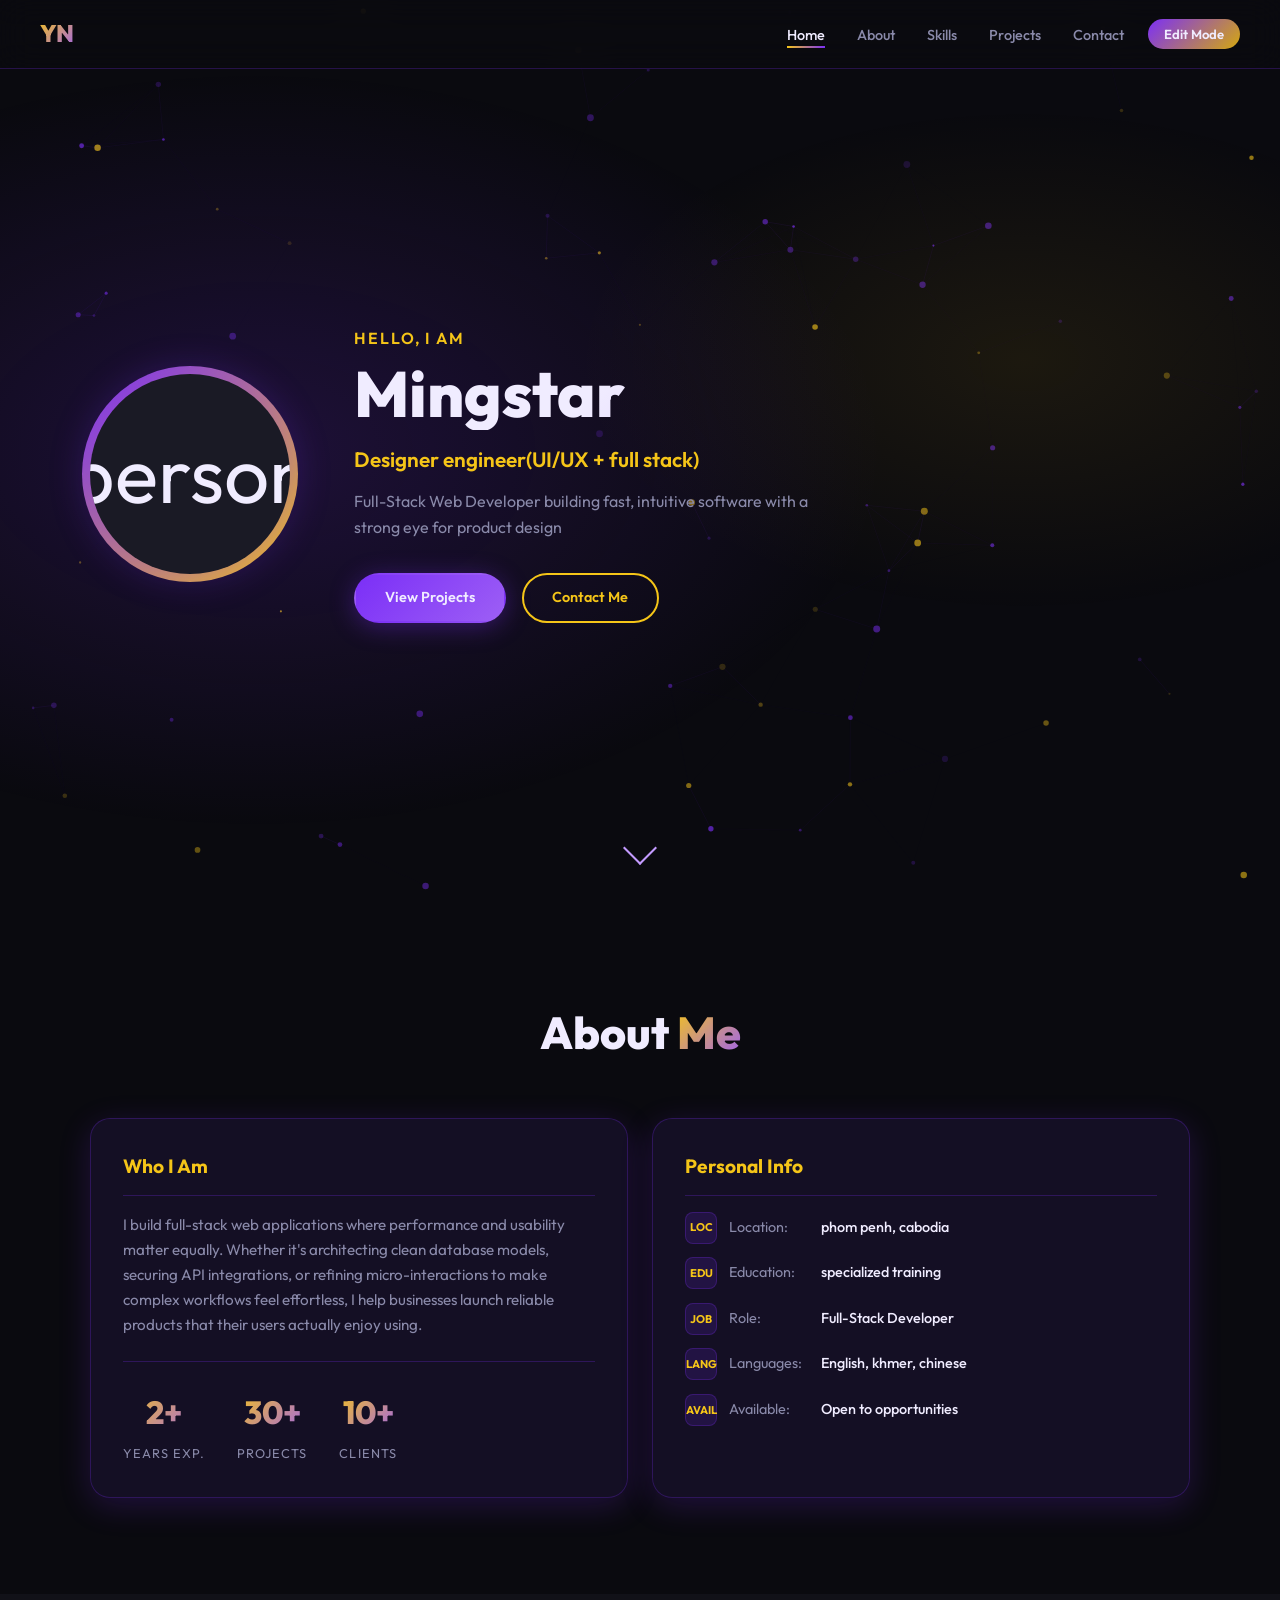
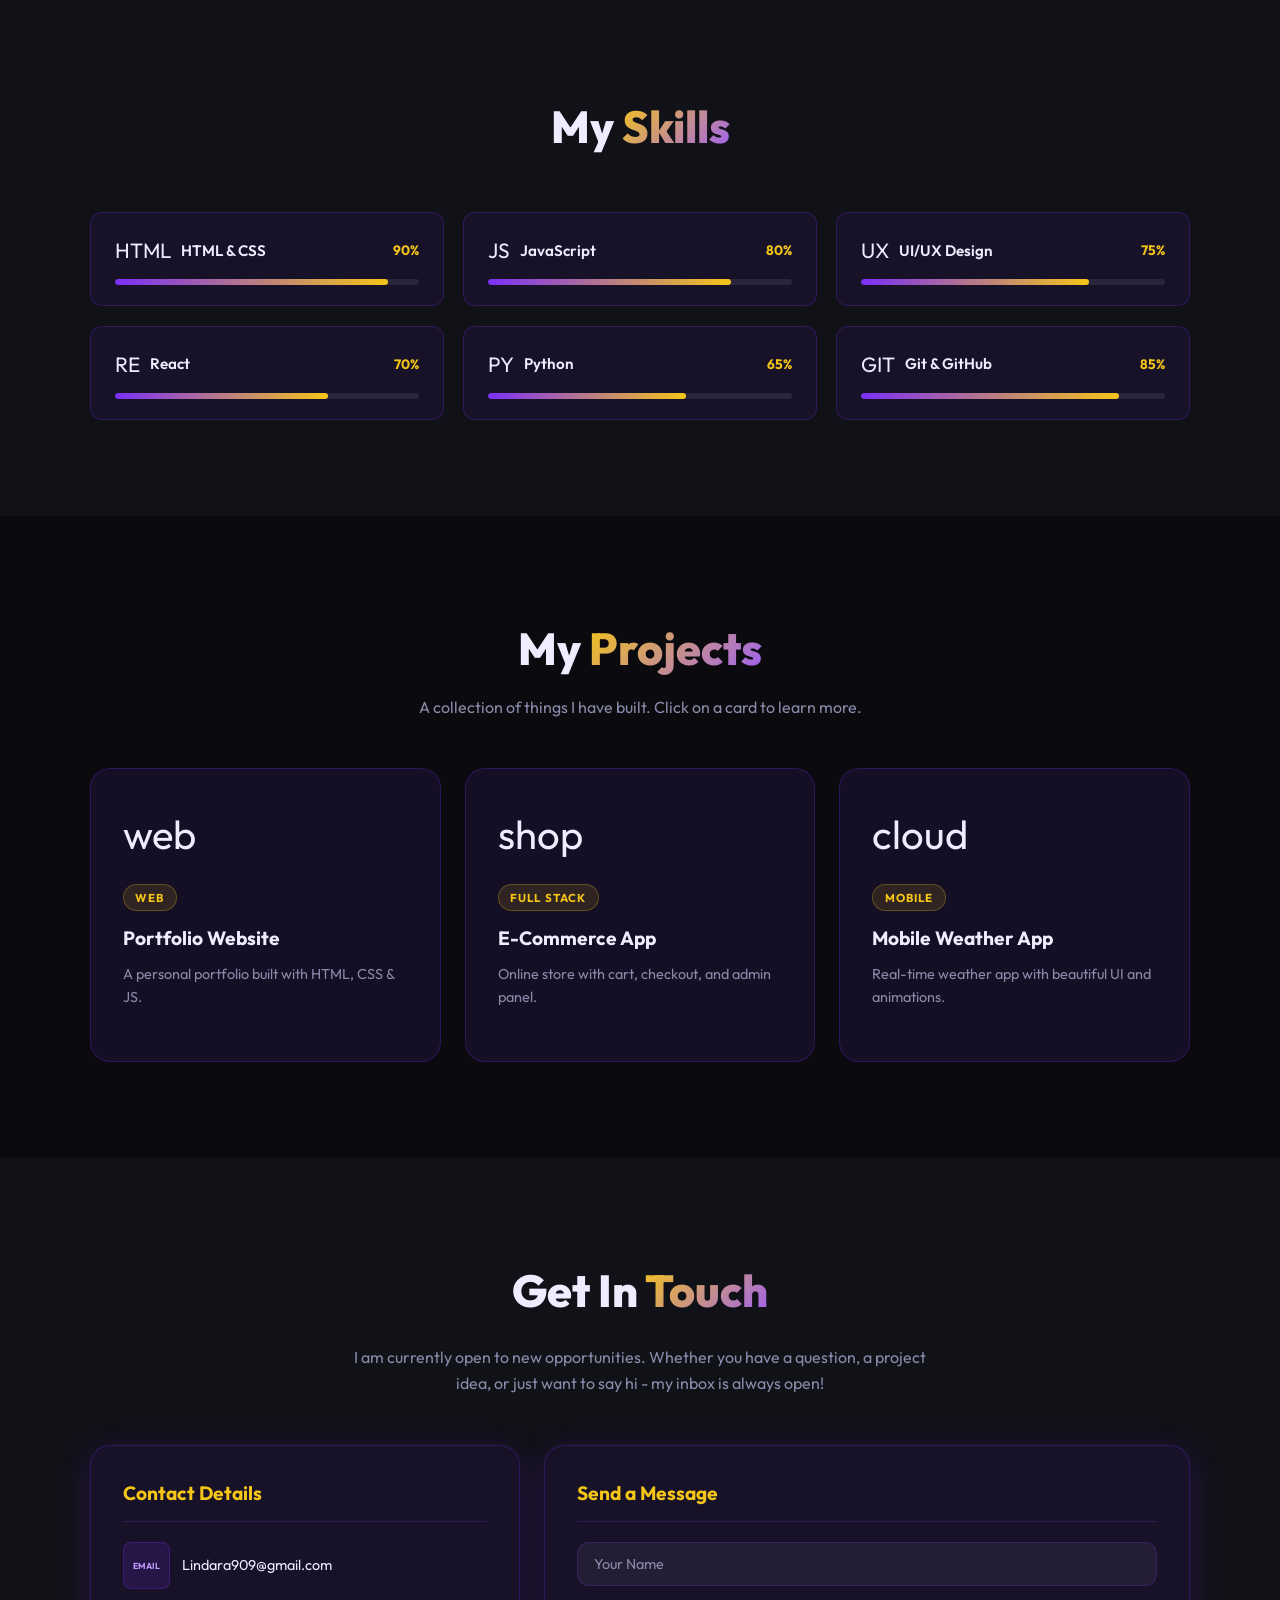
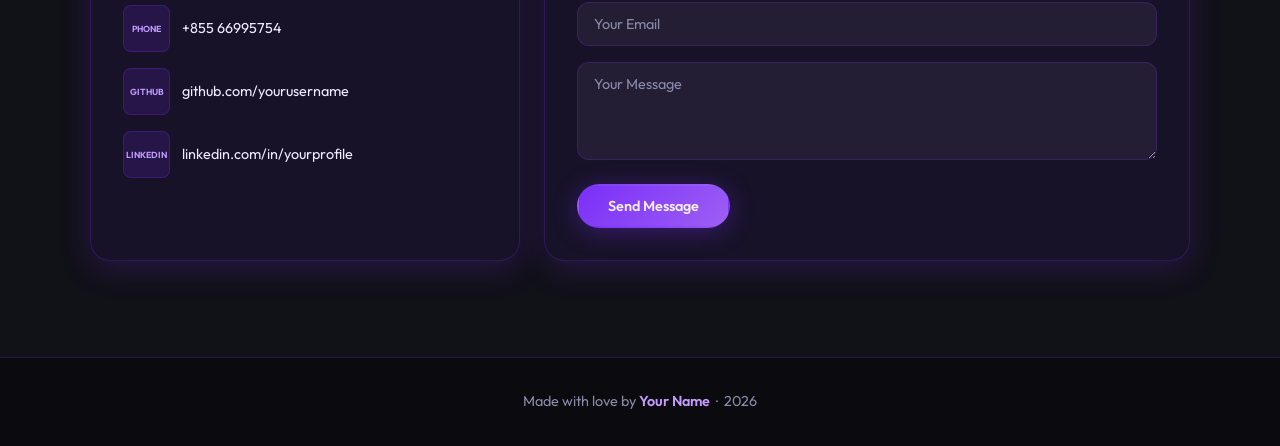
==== index.html @ 36ebe97a "Add files via upload" ====
﻿<!DOCTYPE html>
<html lang="en">
<head>
  <meta charset="UTF-8" />
  <meta name="viewport" content="width=device-width, initial-scale=1.0" />
  <title>My Portfolio</title>
  <meta name="description" content="Personal portfolio website." />
  <link rel="preconnect" href="https://fonts.googleapis.com" />
  <link rel="preconnect" href="https://fonts.gstatic.com" crossorigin />
  <link href="https://fonts.googleapis.com/css2?family=Outfit:wght@300;400;500;600;700;800&display=swap" rel="stylesheet" />
  <link rel="stylesheet" href="style.css" />
</head>
<body>
  <canvas id="particles-canvas"></canvas>

  <!-- NAVBAR -->
  <nav class="navbar" id="navbar">
    <div class="nav-logo">
      <span class="logo-text editable" data-key="logoText" contenteditable="false">YN</span>
    </div>
    <ul class="nav-links" id="navLinks">
      <li><a href="#hero" class="nav-link">Home</a></li>
      <li><a href="#about" class="nav-link">About</a></li>
      <li><a href="#skills" class="nav-link">Skills</a></li>
      <li><a href="#projects" class="nav-link">Projects</a></li>
      <li><a href="#contact" class="nav-link">Contact</a></li>
    </ul>
    <button class="edit-mode-btn" id="editModeBtn">Edit Mode</button>
    <div class="hamburger" id="hamburger"><span></span><span></span><span></span></div>
  </nav>

  <!-- HERO -->
  <section class="hero" id="hero">
    <div class="hero-content">
      <div class="hero-avatar-wrapper">
        <div class="avatar-ring"></div>
        <div class="hero-avatar" id="avatarContainer">
          <span class="avatar-emoji" id="avatarEmoji">person</span>
          <img id="avatarImg" src="" alt="Profile photo" style="display:none" />
          <label class="avatar-upload-label edit-only" for="avatarUpload" title="Upload photo">cam</label>
          <input type="file" id="avatarUpload" accept="image/*" style="display:none" />
        </div>
      </div>
      <div class="hero-text">
        <p class="hero-greeting">Hello, I am</p>
        <h1 class="hero-name editable" data-key="heroName" contenteditable="false">Mingstar</h1>
        <p class="hero-role editable" data-key="heroRole" contenteditable="false">Designer engineer(UI/UX + full stack)</p>
        <p class="hero-tagline editable" data-key="heroTagline" contenteditable="false">Full-Stack Web Developer building fast, intuitive software with a strong eye for product design</p>
        <div class="hero-cta">
          <a href="#projects" class="btn btn-primary">View Projects</a>
          <a href="#contact" class="btn btn-outline">Contact Me</a>
        </div>
      </div>
    </div>
    <div class="scroll-indicator"><div class="scroll-arrow"></div></div>
  </section>

  <!-- ABOUT -->
  <section class="section" id="about">
    <div class="container">
      <h2 class="section-title">About <span class="highlight">Me</span></h2>
      <div class="about-grid">
        <div class="glass-card about-card">
          <h3>Who I Am</h3>
          <p class="editable" data-key="aboutBio" contenteditable="false">I build full-stack web applications where performance and usability matter equally. Whether it's architecting clean database models, securing API integrations, or refining micro-interactions to make complex workflows feel effortless, I help businesses launch reliable products that their users actually enjoy using.</p>
          <div class="about-stats">
            <div class="stat-item">
              <span class="stat-number editable" data-key="statYears" contenteditable="false">2+</span>
              <span class="stat-label">Years Exp.</span>
            </div>
            <div class="stat-item">
              <span class="stat-number editable" data-key="statProjects" contenteditable="false">30+</span>
              <span class="stat-label">Projects</span>
            </div>
            <div class="stat-item">
              <span class="stat-number editable" data-key="statClients" contenteditable="false">10+</span>
              <span class="stat-label">Clients</span>
            </div>
          </div>
        </div>
        <div class="glass-card about-card">
          <h3>Personal Info</h3>
          <ul class="info-list">
            <li class="info-item"><span class="info-icon">loc</span><span class="info-label">Location:</span><span class="info-value editable" data-key="infoLocation" contenteditable="false">phom penh, cabodia</span></li>
            <li class="info-item"><span class="info-icon">edu</span><span class="info-label">Education:</span><span class="info-value editable" data-key="infoEducation" contenteditable="false">specialized training</span></li>
            <li class="info-item"><span class="info-icon">job</span><span class="info-label">Role:</span><span class="info-value editable" data-key="infoRole" contenteditable="false">Full-Stack Developer</span></li>
            <li class="info-item"><span class="info-icon">lang</span><span class="info-label">Languages:</span><span class="info-value editable" data-key="infoLanguages" contenteditable="false">English, khmer, chinese</span></li>
            <li class="info-item"><span class="info-icon">avail</span><span class="info-label">Available:</span><span class="info-value editable" data-key="infoAvail" contenteditable="false">Open to opportunities</span></li>
          </ul>
        </div>
      </div>
    </div>
  </section>

  <!-- SKILLS -->
  <section class="section section-dark" id="skills">
    <div class="container">
      <h2 class="section-title">My <span class="highlight">Skills</span></h2>
      <div class="skills-grid" id="skillsGrid"></div>
      <div class="edit-only" style="text-align:center;margin-top:2rem">
        <button class="btn btn-outline" id="addSkillBtn">+ Add Skill</button>
      </div>
    </div>
  </section>

  <!-- PROJECTS -->
  <section class="section" id="projects">
    <div class="container">
      <h2 class="section-title">My <span class="highlight">Projects</span></h2>
      <p class="section-subtitle editable" data-key="projectsSubtitle" contenteditable="false">A collection of things I have built. Click on a card to learn more.</p>
      <div class="projects-grid" id="projectsGrid"></div>
      <div class="edit-only" style="text-align:center;margin-top:2rem">
        <button class="btn btn-primary" id="addProjectBtn">+ Add Project</button>
      </div>
    </div>
  </section>

  <!-- CONTACT -->
  <section class="section section-dark" id="contact">
    <div class="container">
      <h2 class="section-title">Get In <span class="highlight">Touch</span></h2>
      <p class="contact-intro editable" data-key="contactIntro" contenteditable="false">I am currently open to new opportunities. Whether you have a question, a project idea, or just want to say hi - my inbox is always open!</p>
      <div class="contact-grid">
        <div class="glass-card contact-info">
          <h3>Contact Details</h3>
          <ul class="contact-list">
            <li class="contact-item"><span class="contact-icon">email</span><span class="editable" data-key="contactEmail" contenteditable="false">Lindara909@gmail.com</span></li>
            <li class="contact-item"><span class="contact-icon">phone</span><span class="editable" data-key="contactPhone" contenteditable="false">+855 66995754</span></li>
            <li class="contact-item"><span class="contact-icon">github</span><span class="editable" data-key="contactGithub" contenteditable="false">github.com/yourusername</span></li>
            <li class="contact-item"><span class="contact-icon">linkedin</span><span class="editable" data-key="contactLinkedin" contenteditable="false">linkedin.com/in/yourprofile</span></li>
          </ul>
        </div>
        <div class="glass-card contact-form-wrap">
          <h3>Send a Message</h3>
          <form class="contact-form" id="contactForm">
            <div class="form-group"><input type="text" id="msgName" placeholder="Your Name" required /></div>
            <div class="form-group"><input type="email" id="msgEmail" placeholder="Your Email" required /></div>
            <div class="form-group"><textarea id="msgBody" rows="4" placeholder="Your Message" required></textarea></div>
            <button type="submit" class="btn btn-primary">Send Message</button>
          </form>
          <div class="form-success" id="formSuccess" style="display:none">Thanks! Connect a backend or EmailJS to send real messages.</div>
        </div>
      </div>
    </div>
  </section>

  <!-- FOOTER -->
  <footer class="footer">
    <p>Made with love by <span class="editable footer-name" data-key="footerName" contenteditable="false">Your Name</span> &nbsp;&middot;&nbsp; <span id="footerYear"></span></p>
  </footer>

  <!-- VIEW PROJECT MODAL -->
  <div class="modal-overlay" id="projectModal">
    <div class="modal-box glass-card">
      <button class="modal-close" id="modalClose">X</button>
      <div id="modalContent"></div>
    </div>
  </div>

  <!-- EDIT PROJECT MODAL -->
  <div class="modal-overlay" id="editProjectModal">
    <div class="modal-box glass-card">
      <button class="modal-close" id="editModalClose">X</button>
      <h3 id="editProjectTitle">Add Project</h3>
      <form id="editProjectForm" class="edit-project-form">
        <input type="hidden" id="editProjectIndex" value="-1" />
        <div class="form-group"><label>Project Title</label><input type="text" id="epTitle" placeholder="My Awesome App" required /></div>
        <div class="form-group"><label>Category / Tag</label><input type="text" id="epTag" placeholder="Web, Design, Mobile" /></div>
        <div class="form-group"><label>Short Description</label><textarea id="epDesc" rows="3" placeholder="Brief overview..."></textarea></div>
        <div class="form-group"><label>Full Description</label><textarea id="epFullDesc" rows="5" placeholder="Detailed info, tech stack..."></textarea></div>
        <div class="form-group"><label>Live URL (optional)</label><input type="url" id="epUrl" placeholder="https://yourproject.com" /></div>
        <div class="form-group"><label>GitHub URL (optional)</label><input type="url" id="epGithub" placeholder="https://github.com/you/project" /></div>
        <div class="form-group"><label>Emoji Icon</label><input type="text" id="epEmoji" placeholder="rocket" maxlength="4" /></div>
        <div class="modal-actions">
          <button type="submit" class="btn btn-primary">Save Project</button>
          <button type="button" class="btn btn-outline" id="cancelEditProject">Cancel</button>
        </div>
      </form>
    </div>
  </div>

  <!-- ADD SKILL MODAL -->
  <div class="modal-overlay" id="addSkillModal">
    <div class="modal-box modal-box-sm glass-card">
      <button class="modal-close" id="addSkillClose">X</button>
      <h3>Add Skill</h3>
      <form id="addSkillForm">
        <div class="form-group"><label>Skill Name</label><input type="text" id="skillName" placeholder="JavaScript" required /></div>
        <div class="form-group"><label>Proficiency % (0-100)</label><input type="number" id="skillLevel" min="0" max="100" placeholder="85" required /></div>
        <div class="form-group"><label>Emoji / Icon</label><input type="text" id="skillEmoji" placeholder="star" maxlength="4" /></div>
        <div class="modal-actions">
          <button type="submit" class="btn btn-primary">Add Skill</button>
          <button type="button" class="btn btn-outline" id="cancelAddSkill">Cancel</button>
        </div>
      </form>
    </div>
  </div>

  <script src="app.js"></script>
</body>
</html>
---- style.css ----
/* =====================================================
   PORTFOLIO — BLACK × PURPLE × YELLOW THEME
   ===================================================== */

/* --- DESIGN TOKENS --- */
:root {
  --black:       #0a0a0f;
  --black2:      #111118;
  --black3:      #1a1a25;
  --purple-dark: #2d0a4e;
  --purple:      #7b2ff7;
  --purple-mid:  #9d5ff5;
  --purple-light:#c49bff;
  --yellow:      #f5c518;
  --yellow-dark: #d4a80f;
  --yellow-light:#ffe066;
  --white:       #f0ecff;
  --muted:       #8a8aaa;
  --glass-bg:    rgba(30, 20, 55, 0.55);
  --glass-border:rgba(123, 47, 247, 0.25);
  --radius-md:   12px;
  --radius-lg:   20px;
  --radius-xl:   32px;
  --shadow:      0 8px 32px rgba(123, 47, 247, 0.2);
  --shadow-lg:   0 20px 60px rgba(0,0,0,0.5);
  --transition:  0.3s cubic-bezier(0.4,0,0.2,1);
}

/* --- RESET --- */
*, *::before, *::after { box-sizing: border-box; margin: 0; padding: 0; }
html { scroll-behavior: smooth; }
body {
  font-family: 'Outfit', system-ui, sans-serif;
  background: var(--black);
  color: var(--white);
  overflow-x: hidden;
  line-height: 1.65;
}
a { color: inherit; text-decoration: none; }
ul { list-style: none; }
img { max-width: 100%; display: block; }

/* --- PARTICLE CANVAS --- */
#particles-canvas {
  position: fixed;
  inset: 0;
  pointer-events: none;
  z-index: 0;
}

/* =====================================================
   NAVBAR
   ===================================================== */
.navbar {
  position: fixed;
  top: 0; left: 0; right: 0;
  z-index: 100;
  display: flex;
  align-items: center;
  gap: 1.5rem;
  padding: 0.9rem 2.5rem;
  background: rgba(10,10,15,0.8);
  backdrop-filter: blur(16px);
  border-bottom: 1px solid var(--glass-border);
  transition: var(--transition);
}
.navbar.scrolled { padding: 0.6rem 2.5rem; background: rgba(10,10,15,0.95); }
.nav-logo { margin-right: auto; }
.logo-text {
  font-size: 1.5rem;
  font-weight: 800;
  background: linear-gradient(135deg, var(--yellow), var(--purple-mid));
  -webkit-background-clip: text;
  -webkit-text-fill-color: transparent;
  background-clip: text;
  cursor: pointer;
  min-width: 32px;
  display: inline-block;
}
.nav-links {
  display: flex;
  gap: 2rem;
  align-items: center;
}
.nav-link {
  font-size: 0.9rem;
  font-weight: 500;
  color: var(--muted);
  position: relative;
  transition: color var(--transition);
}
.nav-link::after {
  content: '';
  position: absolute;
  bottom: -4px; left: 0; right: 100%;
  height: 2px;
  background: linear-gradient(90deg, var(--yellow), var(--purple));
  transition: right var(--transition);
}
.nav-link:hover, .nav-link.active { color: var(--white); }
.nav-link:hover::after, .nav-link.active::after { right: 0; }

.edit-mode-btn {
  background: linear-gradient(135deg, var(--purple), var(--yellow-dark));
  border: none;
  color: var(--white);
  font-family: inherit;
  font-size: 0.82rem;
  font-weight: 600;
  padding: 0.45rem 1rem;
  border-radius: 50px;
  cursor: pointer;
  transition: var(--transition);
  white-space: nowrap;
}
.edit-mode-btn:hover { transform: scale(1.05); box-shadow: var(--shadow); }
.edit-mode-btn.active {
  background: linear-gradient(135deg, var(--yellow), var(--yellow-dark));
  color: var(--black);
}

.hamburger { display: none; flex-direction: column; gap: 5px; cursor: pointer; }
.hamburger span { display: block; width: 25px; height: 2px; background: var(--white); border-radius: 2px; transition: var(--transition); }

/* =====================================================
   HERO
   ===================================================== */
.hero {
  position: relative;
  min-height: 100vh;
  display: flex;
  flex-direction: column;
  align-items: center;
  justify-content: center;
  padding: 7rem 2rem 4rem;
  z-index: 1;
  overflow: hidden;
}
.hero::before {
  content: '';
  position: absolute;
  inset: 0;
  background:
    radial-gradient(ellipse 70% 60% at 20% 50%, rgba(123,47,247,0.18) 0%, transparent 70%),
    radial-gradient(ellipse 50% 40% at 80% 40%, rgba(245,197,24,0.08) 0%, transparent 70%);
  z-index: -1;
}

.hero-content {
  display: flex;
  align-items: center;
  gap: 4rem;
  max-width: 1100px;
  width: 100%;
  animation: fadeUp 0.9s ease both;
}

.hero-avatar-wrapper {
  position: relative;
  flex-shrink: 0;
}
.avatar-ring {
  position: absolute;
  inset: -8px;
  border-radius: 50%;
  border: 2px solid transparent;
  background: linear-gradient(135deg, var(--purple), var(--yellow)) border-box;
  -mask: linear-gradient(#fff 0 0) padding-box, linear-gradient(#fff 0 0);
  -webkit-mask-composite: destination-out;
  mask-composite: exclude;
  animation: spinRing 6s linear infinite;
}
@keyframes spinRing { to { transform: rotate(360deg); } }

.hero-avatar {
  width: 200px; height: 200px;
  border-radius: 50%;
  background: var(--black3);
  display: flex; align-items: center; justify-content: center;
  font-size: 5rem;
  position: relative;
  overflow: hidden;
  cursor: default;
  box-shadow: 0 0 40px rgba(123,47,247,0.3);
}
.hero-avatar img { position: absolute; inset: 0; width: 100%; height: 100%; object-fit: cover; border-radius: 50%; }
.avatar-upload-label {
  position: absolute;
  inset: 0;
  background: rgba(0,0,0,0.6);
  display: none;
  align-items: center;
  justify-content: center;
  font-size: 2rem;
  cursor: pointer;
  border-radius: 50%;
  transition: var(--transition);
}
body.edit-active .avatar-upload-label { display: flex; }

.hero-text { flex: 1; }
.hero-greeting {
  font-size: 1rem;
  color: var(--yellow);
  font-weight: 600;
  letter-spacing: 0.12em;
  text-transform: uppercase;
  margin-bottom: 0.5rem;
}
.hero-name {
  font-size: clamp(2.5rem, 5vw, 4rem);
  font-weight: 800;
  line-height: 1.1;
  background: linear-gradient(135deg, var(--white) 30%, var(--purple-light) 100%);
  -webkit-background-clip: text;
  -webkit-text-fill-color: transparent;
  background-clip: text;
  margin-bottom: 0.75rem;
}
.hero-role {
  font-size: 1.3rem;
  font-weight: 600;
  color: var(--yellow);
  margin-bottom: 0.75rem;
}
.hero-tagline {
  font-size: 1rem;
  color: var(--muted);
  margin-bottom: 2rem;
  max-width: 500px;
}
.hero-cta { display: flex; gap: 1rem; flex-wrap: wrap; }

.scroll-indicator {
  position: absolute;
  bottom: 2.5rem;
  left: 50%;
  transform: translateX(-50%);
  display: flex;
  flex-direction: column;
  align-items: center;
  gap: 0.5rem;
}
.scroll-arrow {
  width: 24px; height: 24px;
  border-right: 2px solid var(--purple-light);
  border-bottom: 2px solid var(--purple-light);
  transform: rotate(45deg);
  animation: bounce 1.5s ease infinite;
}
@keyframes bounce { 0%,100%{transform: rotate(45deg) translateY(0)} 50%{transform: rotate(45deg) translateY(6px)} }

/* =====================================================
   BUTTONS
   ===================================================== */
.btn {
  display: inline-flex;
  align-items: center;
  gap: 0.5rem;
  padding: 0.7rem 1.8rem;
  border-radius: 50px;
  font-family: inherit;
  font-size: 0.9rem;
  font-weight: 600;
  cursor: pointer;
  transition: var(--transition);
  border: 2px solid transparent;
  text-decoration: none;
}
.btn-primary {
  background: linear-gradient(135deg, var(--purple), var(--purple-mid));
  color: var(--white);
  box-shadow: 0 4px 24px rgba(123,47,247,0.35);
}
.btn-primary:hover { transform: translateY(-2px); box-shadow: 0 8px 32px rgba(123,47,247,0.5); }
.btn-outline {
  background: transparent;
  border-color: var(--yellow);
  color: var(--yellow);
}
.btn-outline:hover { background: var(--yellow); color: var(--black); transform: translateY(-2px); }

/* =====================================================
   SECTIONS
   ===================================================== */
.section {
  position: relative;
  z-index: 1;
  padding: 6rem 2rem;
}
.section-dark { background: var(--black2); }
.container { max-width: 1100px; margin: 0 auto; }
.section-title {
  font-size: clamp(2rem, 4vw, 2.8rem);
  font-weight: 800;
  text-align: center;
  margin-bottom: 0.5rem;
}
.highlight {
  background: linear-gradient(135deg, var(--yellow), var(--purple-mid));
  -webkit-background-clip: text;
  -webkit-text-fill-color: transparent;
  background-clip: text;
}
.section-subtitle {
  text-align: center;
  color: var(--muted);
  margin-bottom: 3rem;
  font-size: 1rem;
}

/* =====================================================
   GLASS CARD
   ===================================================== */
.glass-card {
  background: var(--glass-bg);
  backdrop-filter: blur(12px);
  border: 1px solid var(--glass-border);
  border-radius: var(--radius-lg);
  padding: 2rem;
  box-shadow: var(--shadow);
  transition: transform var(--transition), box-shadow var(--transition);
}
.glass-card:hover { transform: translateY(-4px); box-shadow: var(--shadow-lg); }

/* =====================================================
   ABOUT
   ===================================================== */
.about-grid {
  display: grid;
  grid-template-columns: 1fr 1fr;
  gap: 1.5rem;
  margin-top: 3rem;
}
.about-card h3 {
  font-size: 1.2rem;
  font-weight: 700;
  color: var(--yellow);
  margin-bottom: 1rem;
  padding-bottom: 0.75rem;
  border-bottom: 1px solid var(--glass-border);
}
.about-card p { color: var(--muted); font-size: 0.95rem; }
.about-stats {
  display: flex;
  gap: 2rem;
  margin-top: 1.5rem;
  padding-top: 1.5rem;
  border-top: 1px solid var(--glass-border);
}
.stat-item { text-align: center; }
.stat-number {
  display: block;
  font-size: 2rem;
  font-weight: 800;
  background: linear-gradient(135deg, var(--yellow), var(--purple-mid));
  -webkit-background-clip: text;
  -webkit-text-fill-color: transparent;
  background-clip: text;
}
.stat-label { font-size: 0.8rem; color: var(--muted); text-transform: uppercase; letter-spacing: 0.08em; }

.info-list { display: flex; flex-direction: column; gap: 0.85rem; }
.info-item {
  display: flex;
  align-items: center;
  gap: 0.75rem;
  font-size: 0.9rem;
}
.info-icon {
  width: 32px; height: 32px;
  background: rgba(123,47,247,0.15);
  border: 1px solid var(--glass-border);
  border-radius: 8px;
  display: flex; align-items: center; justify-content: center;
  font-size: 0.7rem;
  color: var(--yellow);
  font-weight: 700;
  flex-shrink: 0;
  text-transform: uppercase;
}
.info-label { color: var(--muted); min-width: 80px; }
.info-value { color: var(--white); font-weight: 500; }

/* =====================================================
   SKILLS
   ===================================================== */
.skills-grid {
  display: grid;
  grid-template-columns: repeat(auto-fill, minmax(280px, 1fr));
  gap: 1.2rem;
  margin-top: 3rem;
}
.skill-card {
  background: var(--glass-bg);
  border: 1px solid var(--glass-border);
  border-radius: var(--radius-md);
  padding: 1.25rem 1.5rem;
  position: relative;
  transition: transform var(--transition), box-shadow var(--transition);
  animation: fadeUp 0.6s ease both;
}
.skill-card:hover { transform: translateY(-3px); box-shadow: var(--shadow); }
.skill-header {
  display: flex;
  justify-content: space-between;
  align-items: center;
  margin-bottom: 0.75rem;
}
.skill-name-wrap { display: flex; align-items: center; gap: 0.6rem; }
.skill-icon { font-size: 1.3rem; }
.skill-name { font-weight: 600; font-size: 0.95rem; }
.skill-pct { font-size: 0.85rem; font-weight: 700; color: var(--yellow); }
.skill-bar-bg {
  height: 6px;
  background: rgba(255,255,255,0.08);
  border-radius: 6px;
  overflow: hidden;
}
.skill-bar {
  height: 100%;
  border-radius: 6px;
  background: linear-gradient(90deg, var(--purple), var(--yellow));
  width: 0;
  transition: width 1.2s cubic-bezier(0.25, 1, 0.5, 1);
}
.skill-delete-btn {
  position: absolute;
  top: 0.5rem; right: 0.5rem;
  background: rgba(255,80,80,0.12);
  border: none;
  color: #ff6b6b;
  width: 24px; height: 24px;
  border-radius: 50%;
  cursor: pointer;
  font-size: 0.75rem;
  display: none;
  align-items: center; justify-content: center;
  transition: var(--transition);
}
body.edit-active .skill-delete-btn { display: flex; }
.skill-delete-btn:hover { background: rgba(255,80,80,0.3); }

/* =====================================================
   PROJECTS
   ===================================================== */
.projects-grid {
  display: grid;
  grid-template-columns: repeat(auto-fill, minmax(300px, 1fr));
  gap: 1.5rem;
  margin-top: 3rem;
}
.project-card {
  background: var(--glass-bg);
  border: 1px solid var(--glass-border);
  border-radius: var(--radius-lg);
  padding: 2rem;
  position: relative;
  cursor: pointer;
  transition: transform var(--transition), box-shadow var(--transition), border-color var(--transition);
  animation: fadeUp 0.6s ease both;
  overflow: hidden;
}
.project-card::before {
  content: '';
  position: absolute;
  inset: 0;
  background: linear-gradient(135deg, rgba(123,47,247,0.08), rgba(245,197,24,0.04));
  opacity: 0;
  transition: opacity var(--transition);
}
.project-card:hover { transform: translateY(-6px); box-shadow: 0 20px 50px rgba(123,47,247,0.25); border-color: var(--purple-mid); }
.project-card:hover::before { opacity: 1; }
.project-emoji { font-size: 2.5rem; margin-bottom: 1rem; display: block; }
.project-tag {
  display: inline-block;
  font-size: 0.72rem;
  font-weight: 700;
  letter-spacing: 0.1em;
  text-transform: uppercase;
  padding: 0.2rem 0.7rem;
  border-radius: 50px;
  background: rgba(245,197,24,0.12);
  color: var(--yellow);
  border: 1px solid rgba(245,197,24,0.25);
  margin-bottom: 0.75rem;
}
.project-title {
  font-size: 1.2rem;
  font-weight: 700;
  margin-bottom: 0.5rem;
  color: var(--white);
}
.project-desc { font-size: 0.9rem; color: var(--muted); margin-bottom: 1.25rem; line-height: 1.6; }
.project-links { display: flex; gap: 0.75rem; flex-wrap: wrap; }
.project-link {
  font-size: 0.8rem;
  font-weight: 600;
  color: var(--purple-light);
  border: 1px solid var(--glass-border);
  padding: 0.3rem 0.8rem;
  border-radius: 50px;
  transition: var(--transition);
}
.project-link:hover { background: var(--purple); border-color: var(--purple); color: var(--white); }
.project-actions {
  position: absolute;
  top: 0.75rem; right: 0.75rem;
  display: none;
  gap: 0.4rem;
}
body.edit-active .project-actions { display: flex; }
.project-edit-btn, .project-delete-btn {
  width: 30px; height: 30px;
  border: none;
  border-radius: 50%;
  cursor: pointer;
  display: flex; align-items: center; justify-content: center;
  font-size: 0.8rem;
  transition: var(--transition);
}
.project-edit-btn { background: rgba(123,47,247,0.2); color: var(--purple-light); }
.project-delete-btn { background: rgba(255,80,80,0.15); color: #ff6b6b; }
.project-edit-btn:hover { background: var(--purple); color: var(--white); }
.project-delete-btn:hover { background: rgba(255,80,80,0.4); }

/* =====================================================
   CONTACT
   ===================================================== */
.contact-intro { text-align: center; color: var(--muted); max-width: 600px; margin: 1rem auto 3rem; }
.contact-grid {
  display: grid;
  grid-template-columns: 1fr 1.5fr;
  gap: 1.5rem;
}
.contact-info h3, .contact-form-wrap h3 {
  font-size: 1.2rem; font-weight: 700;
  color: var(--yellow); margin-bottom: 1.25rem;
  padding-bottom: 0.75rem;
  border-bottom: 1px solid var(--glass-border);
}
.contact-list { display: flex; flex-direction: column; gap: 1rem; }
.contact-item { display: flex; align-items: center; gap: 0.75rem; font-size: 0.9rem; }
.contact-icon {
  width: 47px; height: 47px;
  border-radius: 8px;
  background: rgba(123,47,247,0.15);
  border: 1px solid var(--glass-border);
  display: flex; align-items: center; justify-content: center;
  font-size: 0.55rem;
  color: var(--purple-light);
  font-weight: 650;
  text-transform: uppercase;
  flex-shrink: 0;
}

/* =====================================================
   FORMS
   ===================================================== */
.form-group { margin-bottom: 1rem; }
.form-group label {
  display: block;
  font-size: 0.82rem;
  font-weight: 600;
  color: var(--muted);
  margin-bottom: 0.4rem;
  text-transform: uppercase;
  letter-spacing: 0.06em;
}
.form-group input,
.form-group textarea {
  width: 100%;
  background: rgba(255,255,255,0.05);
  border: 1px solid var(--glass-border);
  border-radius: var(--radius-md);
  padding: 0.75rem 1rem;
  color: var(--white);
  font-family: inherit;
  font-size: 0.9rem;
  transition: border-color var(--transition), box-shadow var(--transition);
  outline: none;
  resize: vertical;
}
.form-group input:focus, .form-group textarea:focus {
  border-color: var(--purple-mid);
  box-shadow: 0 0 0 3px rgba(123,47,247,0.15);
}
.form-group input::placeholder, .form-group textarea::placeholder { color: var(--muted); }
.form-success {
  margin-top: 1rem;
  padding: 0.75rem 1rem;
  background: rgba(80,200,80,0.1);
  border: 1px solid rgba(80,200,80,0.25);
  border-radius: var(--radius-md);
  font-size: 0.9rem;
  color: #7adf7a;
}

/* =====================================================
   FOOTER
   ===================================================== */
.footer {
  position: relative;
  z-index: 1;
  text-align: center;
  padding: 2rem;
  background: var(--black);
  color: var(--muted);
  font-size: 0.9rem;
  border-top: 1px solid var(--glass-border);
}
.footer-name { color: var(--purple-light); font-weight: 600; }

/* =====================================================
   MODALS
   ===================================================== */
.modal-overlay {
  position: fixed;
  inset: 0;
  background: rgba(0,0,0,0.75);
  backdrop-filter: blur(6px);
  z-index: 200;
  display: none;
  align-items: center;
  justify-content: center;
  padding: 1.5rem;
}
.modal-overlay.open { display: flex; animation: fadeIn 0.2s ease; }
.modal-box {
  max-width: 600px;
  width: 100%;
  max-height: 90vh;
  overflow-y: auto;
  position: relative;
  scrollbar-width: thin;
  scrollbar-color: var(--purple) transparent;
}
.modal-box-sm { max-width: 420px; }
.modal-box h3 {
  font-size: 1.4rem;
  font-weight: 700;
  margin-bottom: 1.5rem;
  color: var(--yellow);
}
.modal-close {
  position: absolute;
  top: 1rem; right: 1rem;
  background: rgba(255,255,255,0.08);
  border: 1px solid var(--glass-border);
  color: var(--white);
  width: 34px; height: 34px;
  border-radius: 50%;
  cursor: pointer;
  display: flex; align-items: center; justify-content: center;
  font-size: 0.85rem;
  font-family: inherit;
  transition: var(--transition);
  flex-shrink: 0;
}
.modal-close:hover { background: rgba(255,80,80,0.2); border-color: #ff6b6b; color: #ff6b6b; }
.modal-actions { display: flex; gap: 1rem; margin-top: 1.5rem; flex-wrap: wrap; }
.modal-content { display: flex; flex-direction: column; gap: 1rem; }
.modal-content .modal-emoji { font-size: 3rem; }
.modal-content h2 { font-size: 1.6rem; font-weight: 700; }
.modal-content p { color: var(--muted); line-height: 1.7; }
.modal-content .modal-links { display: flex; gap: 0.75rem; flex-wrap: wrap; margin-top: 0.5rem; }

/* =====================================================
   EDIT ACTIVE STATE
   ===================================================== */
body.edit-active .editable {
  outline: 2px dashed rgba(245,197,24,0.4);
  outline-offset: 4px;
  border-radius: 6px;
  cursor: text;
  transition: outline-color 0.2s;
}
body.edit-active .editable:hover { outline-color: var(--yellow); }
body.edit-active .editable:focus { outline: 2px solid var(--yellow); background: rgba(245,197,24,0.05); }
body.edit-active [contenteditable="true"] { outline: 2px solid var(--yellow); }

.edit-only { display: none !important; }
body.edit-active .edit-only { display: inline-flex !important; }

/* =====================================================
   ANIMATIONS
   ===================================================== */
@keyframes fadeUp {
  from { opacity: 0; transform: translateY(30px); }
  to   { opacity: 1; transform: translateY(0); }
}
@keyframes fadeIn {
  from { opacity: 0; }
  to   { opacity: 1; }
}
.reveal {
  opacity: 0;
  transform: translateY(30px);
  transition: opacity 0.7s ease, transform 0.7s ease;
}
.reveal.visible { opacity: 1; transform: translateY(0); }

/* =====================================================
   RESPONSIVE
   ===================================================== */
@media (max-width: 900px) {
  .about-grid, .contact-grid { grid-template-columns: 1fr; }
  .hero-content { flex-direction: column; text-align: center; }
  .hero-cta { justify-content: center; }
  .hero-tagline { margin-left: auto; margin-right: auto; }
}
@media (max-width: 650px) {
  .nav-links { display: none; flex-direction: column; position: absolute; top: 100%; left: 0; right: 0; background: rgba(10,10,15,0.98); padding: 1.5rem; gap: 1.2rem; border-bottom: 1px solid var(--glass-border); }
  .nav-links.open { display: flex; }
  .hamburger { display: flex; }
  .hero-avatar { width: 150px; height: 150px; font-size: 3.5rem; }
  .avatar-ring { inset: -6px; }
  .about-stats { gap: 1rem; flex-wrap: wrap; }
  .projects-grid { grid-template-columns: 1fr; }
  .modal-actions { flex-direction: column; }
  .modal-actions .btn { width: 100%; justify-content: center; }
}
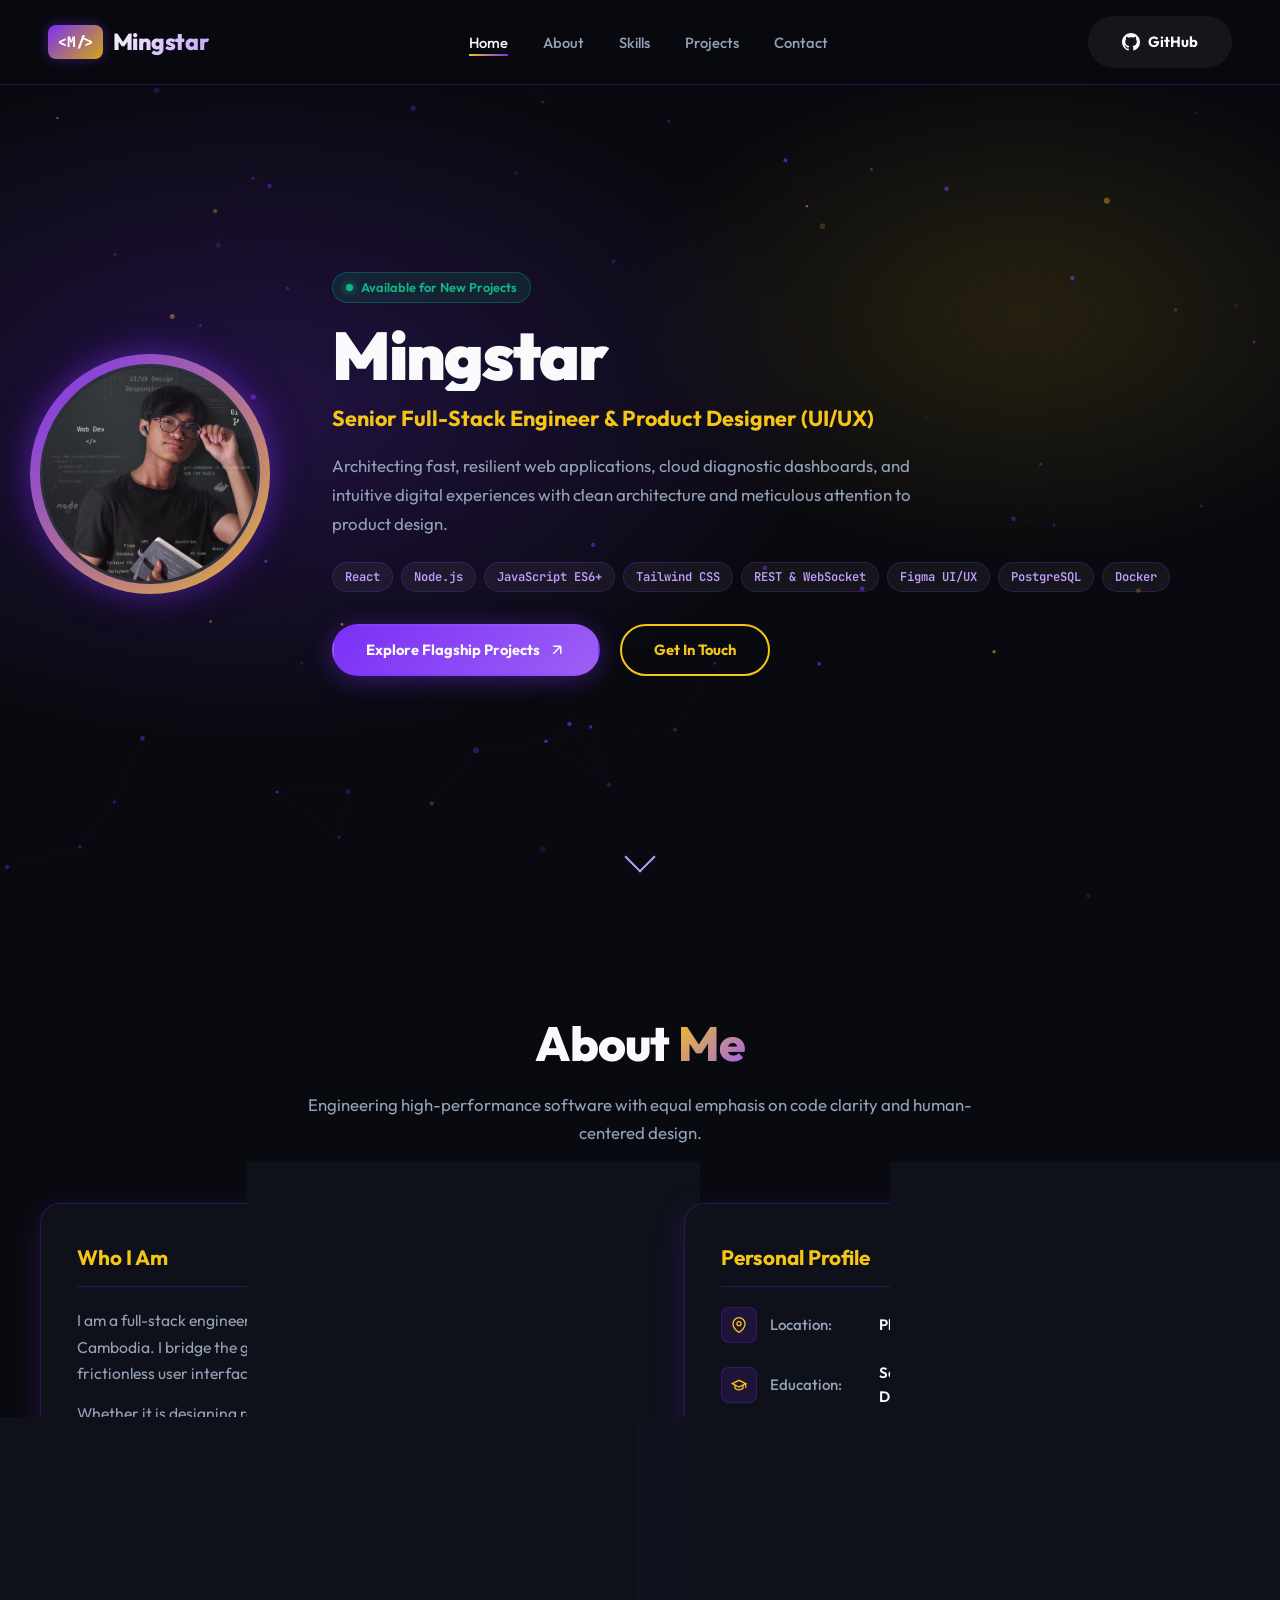
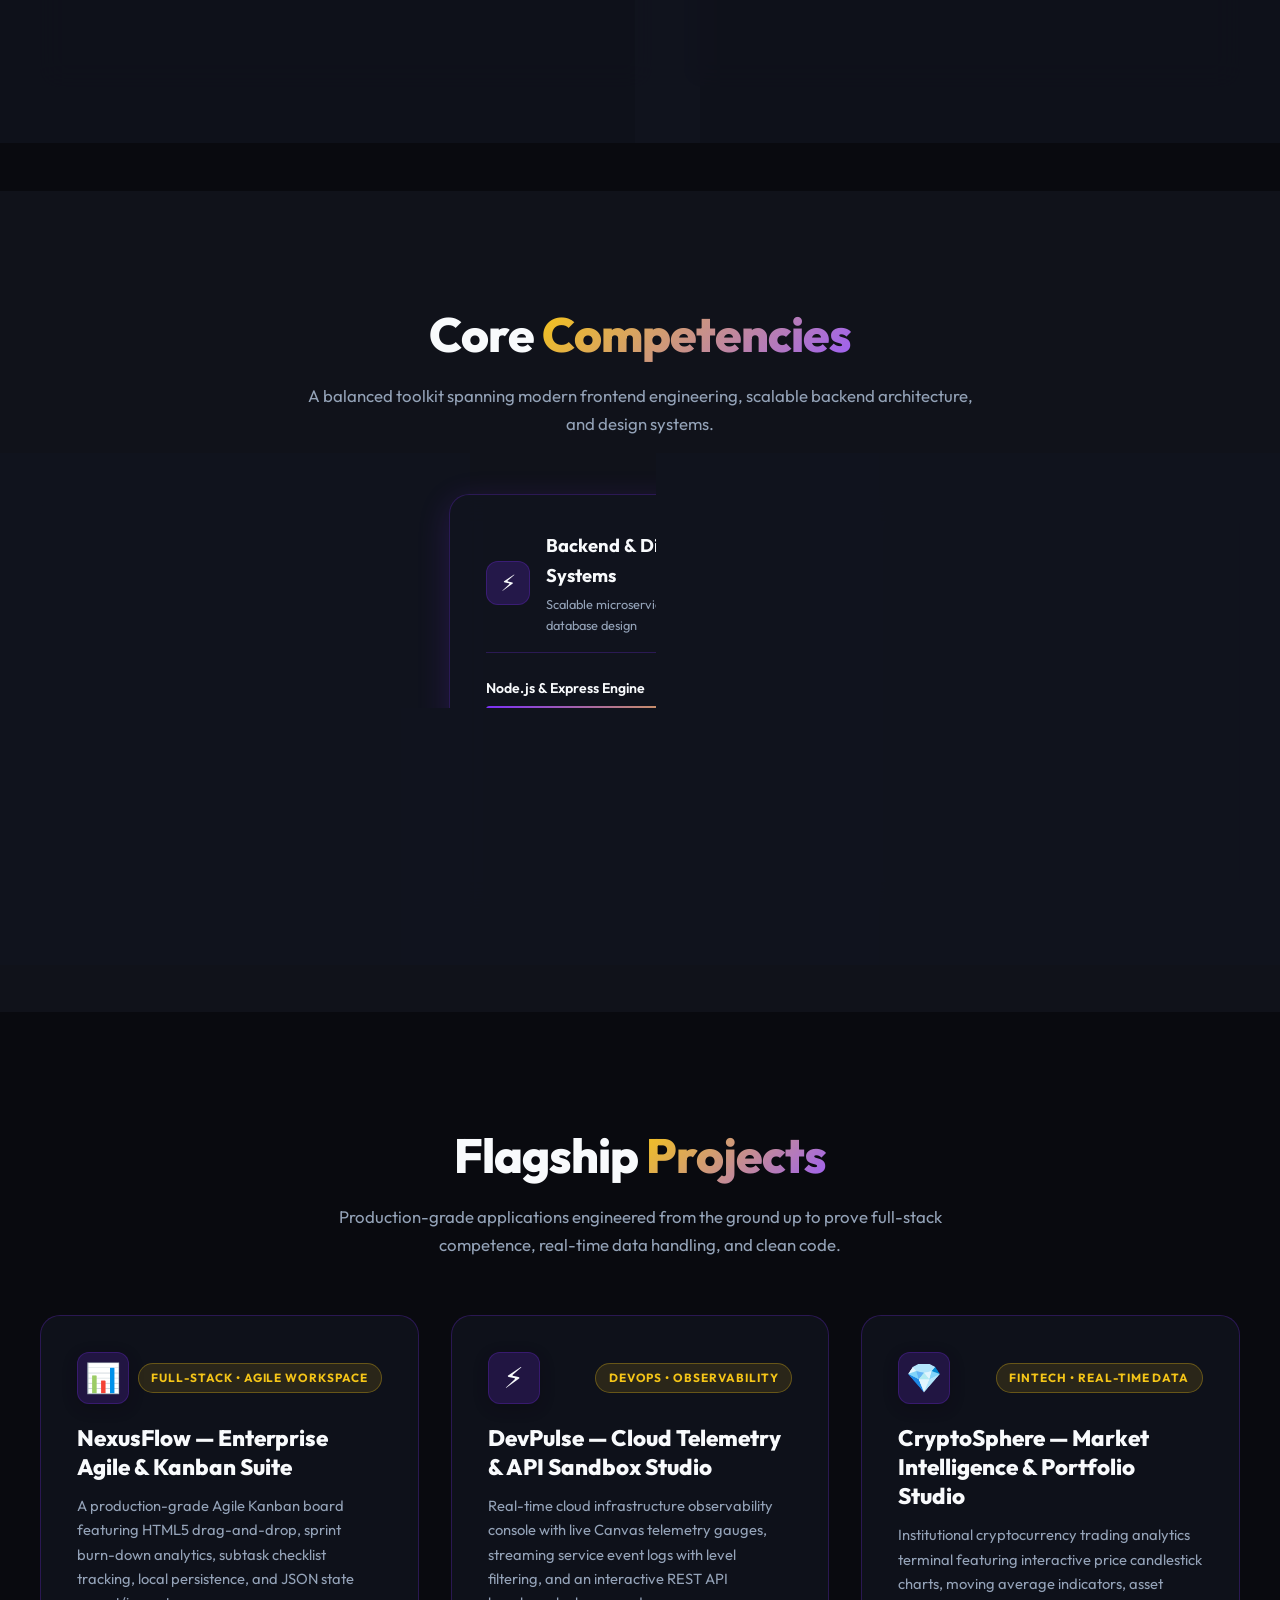
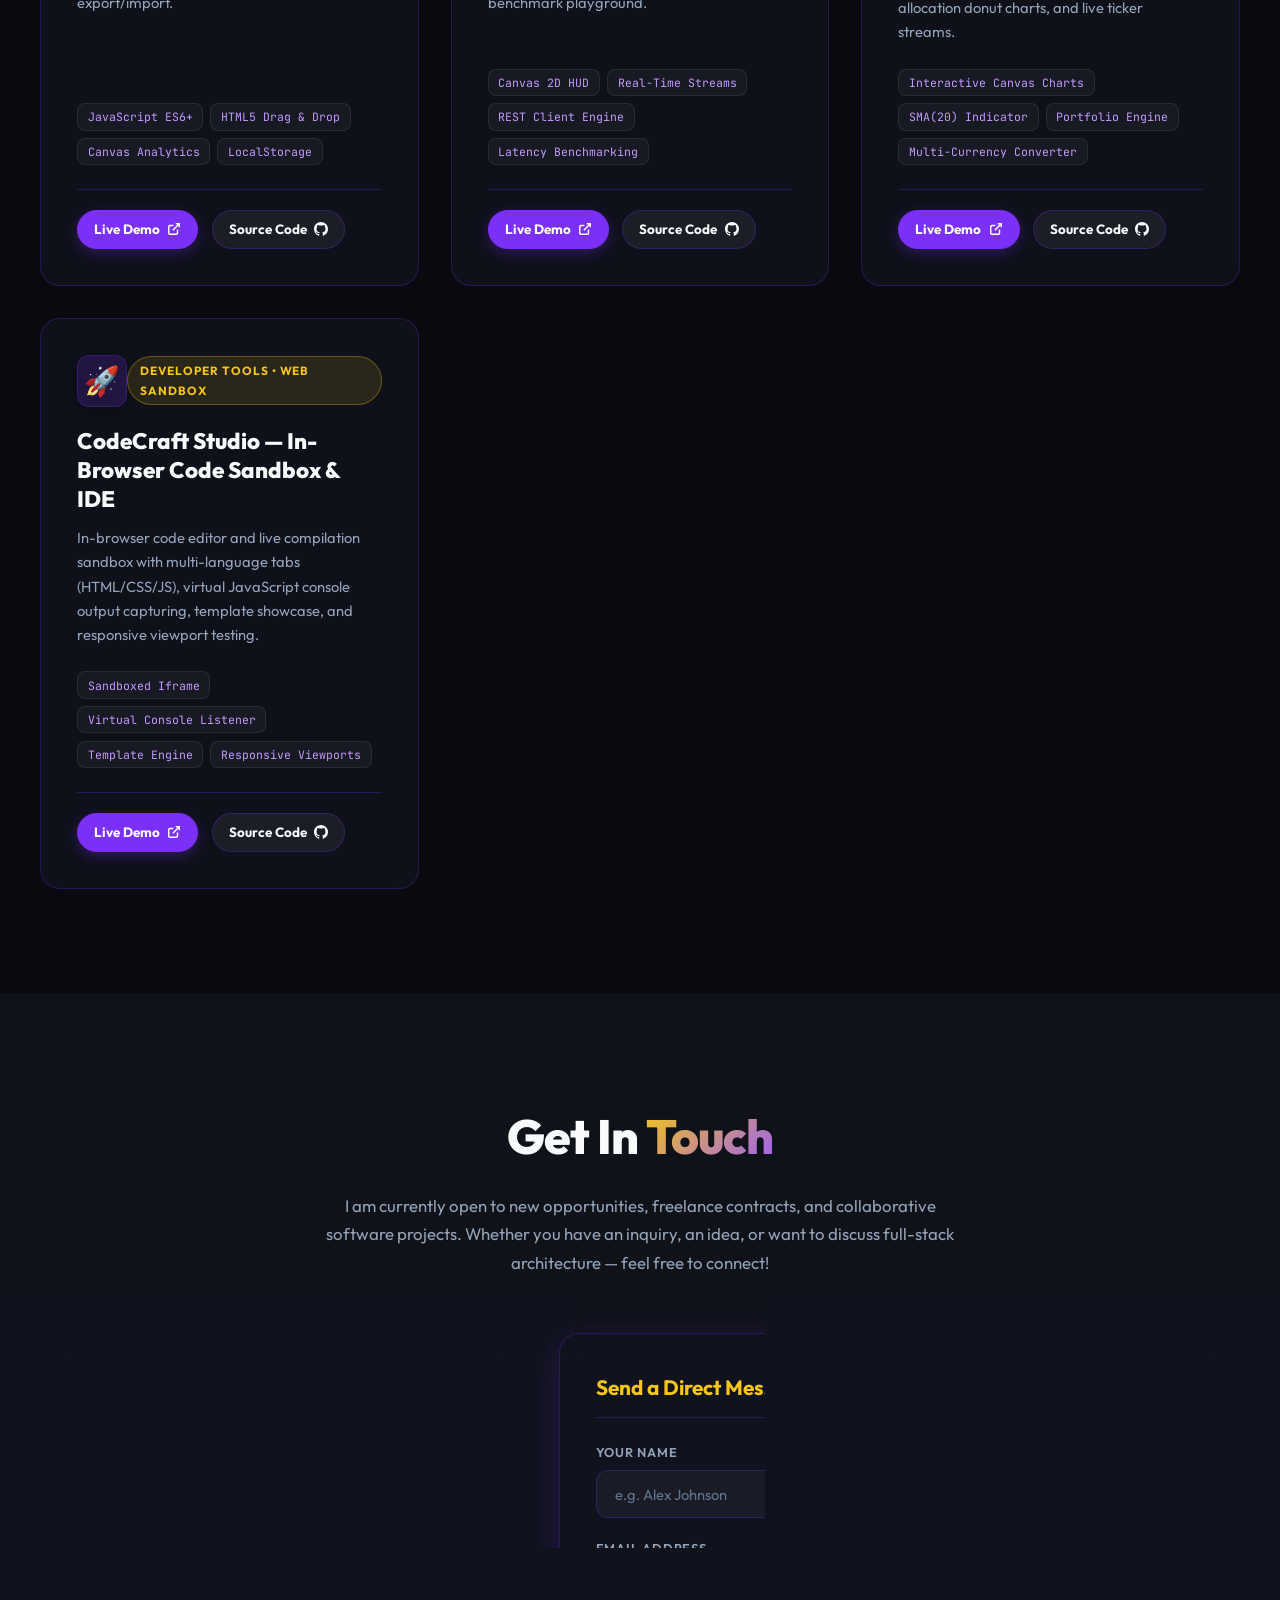
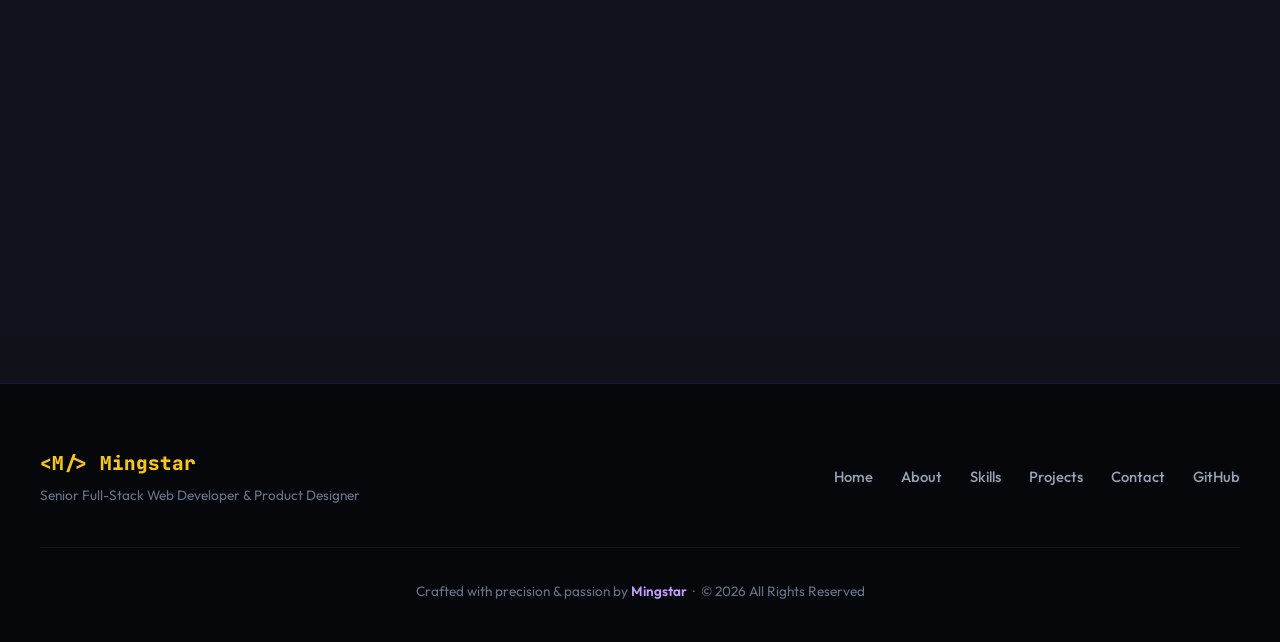
==== commit 92a6a301: "feat: polish portfolio, remove edit mode, and deliver 4 flagship web applications" ====
--- a/index.html
+++ b/index.html
@@ -1,144 +1,350 @@
-﻿<!DOCTYPE html>
+<!DOCTYPE html>
 <html lang="en">
 <head>
   <meta charset="UTF-8" />
   <meta name="viewport" content="width=device-width, initial-scale=1.0" />
-  <title>My Portfolio</title>
-  <meta name="description" content="Personal portfolio website." />
+  <title>Mingstar — Senior Full-Stack Engineer & Product Designer</title>
+  <meta name="description" content="Portfolio of Mingstar — Full-Stack Web Developer and UI/UX Designer crafting high-performance web applications, cloud tools, and elegant interactive user experiences." />
   <link rel="preconnect" href="https://fonts.googleapis.com" />
   <link rel="preconnect" href="https://fonts.gstatic.com" crossorigin />
-  <link href="https://fonts.googleapis.com/css2?family=Outfit:wght@300;400;500;600;700;800&display=swap" rel="stylesheet" />
+  <link href="https://fonts.googleapis.com/css2?family=Outfit:wght@300;400;500;600;700;800;900&family=JetBrains+Mono:wght@400;500;600&display=swap" rel="stylesheet" />
   <link rel="stylesheet" href="style.css" />
 </head>
 <body>
+  <!-- PARTICLE BACKGROUND CANVAS -->
   <canvas id="particles-canvas"></canvas>
 
   <!-- NAVBAR -->
   <nav class="navbar" id="navbar">
-    <div class="nav-logo">
-      <span class="logo-text editable" data-key="logoText" contenteditable="false">YN</span>
-    </div>
+    <a href="#hero" class="nav-logo">
+      <span class="logo-mark">&lt;M/&gt;</span>
+      <span class="logo-text">Mingstar</span>
+    </a>
     <ul class="nav-links" id="navLinks">
-      <li><a href="#hero" class="nav-link">Home</a></li>
+      <li><a href="#hero" class="nav-link active">Home</a></li>
       <li><a href="#about" class="nav-link">About</a></li>
       <li><a href="#skills" class="nav-link">Skills</a></li>
       <li><a href="#projects" class="nav-link">Projects</a></li>
       <li><a href="#contact" class="nav-link">Contact</a></li>
     </ul>
-    <button class="edit-mode-btn" id="editModeBtn">Edit Mode</button>
-    <div class="hamburger" id="hamburger"><span></span><span></span><span></span></div>
+    <div class="nav-cta-wrap">
+      <a href="https://github.com/Mingstar556" target="_blank" rel="noopener noreferrer" class="btn btn-nav-github">
+        <svg width="18" height="18" viewBox="0 0 24 24" fill="currentColor"><path d="M12 0C5.37 0 0 5.37 0 12c0 5.31 3.435 9.795 8.205 11.385.6.105.825-.255.825-.57 0-.285-.015-1.23-.015-2.235-3.015.555-3.795-.735-4.035-1.41-.135-.345-.72-1.41-1.23-1.695-.42-.225-1.02-.78-.015-.795.945-.015 1.62.87 1.845 1.23 1.08 1.815 2.805 1.305 3.495.99.105-.78.42-1.305.765-1.605-2.67-.3-5.46-1.335-5.46-5.925 0-1.305.465-2.385 1.23-3.225-.12-.3-.54-1.53.12-3.18 0 0 1.005-.315 3.3 1.23.96-.27 1.98-.405 3-.405s2.04.135 3 .405c2.295-1.56 3.3-1.23 3.3-1.23.66 1.65.24 2.88.12 3.18.765.84 1.23 1.905 1.23 3.225 0 4.605-2.805 5.625-5.475 5.925.435.375.81 1.095.81 2.22 0 1.605-.015 2.895-.015 3.3 0 .315.225.69.825.57A12.02 12.02 0 0024 12c0-6.63-5.37-12-12-12z"/></svg>
+        <span>GitHub</span>
+      </a>
+      <div class="hamburger" id="hamburger" aria-label="Toggle navigation">
+        <span></span><span></span><span></span>
+      </div>
+    </div>
   </nav>
 
-  <!-- HERO -->
+  <!-- HERO SECTION -->
   <section class="hero" id="hero">
     <div class="hero-content">
       <div class="hero-avatar-wrapper">
         <div class="avatar-ring"></div>
         <div class="hero-avatar" id="avatarContainer">
-          <span class="avatar-emoji" id="avatarEmoji">person</span>
-          <img id="avatarImg" src="" alt="Profile photo" style="display:none" />
-          <label class="avatar-upload-label edit-only" for="avatarUpload" title="Upload photo">cam</label>
-          <input type="file" id="avatarUpload" accept="image/*" style="display:none" />
+          <img id="avatarImg" src="1790502058379.jpg" alt="Mingstar — Designer Engineer" />
         </div>
       </div>
       <div class="hero-text">
-        <p class="hero-greeting">Hello, I am</p>
-        <h1 class="hero-name editable" data-key="heroName" contenteditable="false">Mingstar</h1>
-        <p class="hero-role editable" data-key="heroRole" contenteditable="false">Designer engineer(UI/UX + full stack)</p>
-        <p class="hero-tagline editable" data-key="heroTagline" contenteditable="false">Full-Stack Web Developer building fast, intuitive software with a strong eye for product design</p>
+        <div class="hero-greeting-badge">
+          <span class="greeting-dot"></span>
+          <span>Available for New Projects</span>
+        </div>
+        <h1 class="hero-name">Mingstar</h1>
+        <p class="hero-role">Senior Full-Stack Engineer &amp; Product Designer (UI/UX)</p>
+        <p class="hero-tagline">
+          Architecting fast, resilient web applications, cloud diagnostic dashboards, and intuitive digital experiences with clean architecture and meticulous attention to product design.
+        </p>
+
+        <!-- TECH PILLS -->
+        <div class="hero-skills-pills">
+          <span class="pill">React</span>
+          <span class="pill">Node.js</span>
+          <span class="pill">JavaScript ES6+</span>
+          <span class="pill">Tailwind CSS</span>
+          <span class="pill">REST &amp; WebSocket</span>
+          <span class="pill">Figma UI/UX</span>
+          <span class="pill">PostgreSQL</span>
+          <span class="pill">Docker</span>
+        </div>
+
         <div class="hero-cta">
-          <a href="#projects" class="btn btn-primary">View Projects</a>
-          <a href="#contact" class="btn btn-outline">Contact Me</a>
-        </div>
-      </div>
-    </div>
-    <div class="scroll-indicator"><div class="scroll-arrow"></div></div>
-  </section>
-
-  <!-- ABOUT -->
+          <a href="#projects" class="btn btn-primary">
+            <span>Explore Flagship Projects</span>
+            <svg width="18" height="18" viewBox="0 0 24 24" fill="none" stroke="currentColor" stroke-width="2"><path d="M7 17L17 7M17 7H7M17 7V17"/></svg>
+          </a>
+          <a href="#contact" class="btn btn-outline">
+            <span>Get In Touch</span>
+          </a>
+        </div>
+      </div>
+    </div>
+    <div class="scroll-indicator" title="Scroll down">
+      <div class="scroll-arrow"></div>
+    </div>
+  </section>
+
+  <!-- ABOUT SECTION -->
   <section class="section" id="about">
     <div class="container">
       <h2 class="section-title">About <span class="highlight">Me</span></h2>
+      <p class="section-subtitle">Engineering high-performance software with equal emphasis on code clarity and human-centered design.</p>
       <div class="about-grid">
         <div class="glass-card about-card">
           <h3>Who I Am</h3>
-          <p class="editable" data-key="aboutBio" contenteditable="false">I build full-stack web applications where performance and usability matter equally. Whether it's architecting clean database models, securing API integrations, or refining micro-interactions to make complex workflows feel effortless, I help businesses launch reliable products that their users actually enjoy using.</p>
+          <p class="about-bio-text">
+            I am a full-stack engineer and UI/UX product designer based in Phnom Penh, Cambodia. I bridge the gap between complex backend architectures and frictionless user interfaces.
+          </p>
+          <p class="about-bio-text" style="margin-top: 0.85rem;">
+            Whether it is designing robust database schemas, engineering real-time WebSocket feeds, tuning browser Core Web Vitals, or crafting responsive design systems in Figma, I build reliable, production-ready software that delivers tangible business impact and delights users.
+          </p>
           <div class="about-stats">
             <div class="stat-item">
-              <span class="stat-number editable" data-key="statYears" contenteditable="false">2+</span>
+              <span class="stat-number">3+</span>
               <span class="stat-label">Years Exp.</span>
             </div>
             <div class="stat-item">
-              <span class="stat-number editable" data-key="statProjects" contenteditable="false">30+</span>
-              <span class="stat-label">Projects</span>
+              <span class="stat-number">25+</span>
+              <span class="stat-label">Projects Built</span>
             </div>
             <div class="stat-item">
-              <span class="stat-number editable" data-key="statClients" contenteditable="false">10+</span>
-              <span class="stat-label">Clients</span>
-            </div>
-          </div>
-        </div>
+              <span class="stat-number">99.9%</span>
+              <span class="stat-label">Reliability</span>
+            </div>
+            <div class="stat-item">
+              <span class="stat-number">100%</span>
+              <span class="stat-label">Clean Code</span>
+            </div>
+          </div>
+        </div>
+
         <div class="glass-card about-card">
-          <h3>Personal Info</h3>
+          <h3>Personal Profile</h3>
           <ul class="info-list">
-            <li class="info-item"><span class="info-icon">loc</span><span class="info-label">Location:</span><span class="info-value editable" data-key="infoLocation" contenteditable="false">phom penh, cabodia</span></li>
-            <li class="info-item"><span class="info-icon">edu</span><span class="info-label">Education:</span><span class="info-value editable" data-key="infoEducation" contenteditable="false">specialized training</span></li>
-            <li class="info-item"><span class="info-icon">job</span><span class="info-label">Role:</span><span class="info-value editable" data-key="infoRole" contenteditable="false">Full-Stack Developer</span></li>
-            <li class="info-item"><span class="info-icon">lang</span><span class="info-label">Languages:</span><span class="info-value editable" data-key="infoLanguages" contenteditable="false">English, khmer, chinese</span></li>
-            <li class="info-item"><span class="info-icon">avail</span><span class="info-label">Available:</span><span class="info-value editable" data-key="infoAvail" contenteditable="false">Open to opportunities</span></li>
+            <li class="info-item">
+              <span class="info-icon">
+                <svg width="16" height="16" viewBox="0 0 24 24" fill="none" stroke="currentColor" stroke-width="2"><path d="M21 10c0 7-9 13-9 13s-9-6-9-13a9 9 0 0 1 18 0z"></path><circle cx="12" cy="10" r="3"></circle></svg>
+              </span>
+              <span class="info-label">Location:</span>
+              <span class="info-value">Phnom Penh, Cambodia</span>
+            </li>
+            <li class="info-item">
+              <span class="info-icon">
+                <svg width="16" height="16" viewBox="0 0 24 24" fill="none" stroke="currentColor" stroke-width="2"><path d="M22 10v6M2 10l10-5 10 5-10 5z"></path><path d="M6 12v5c3 3 9 3 12 0v-5"></path></svg>
+              </span>
+              <span class="info-label">Education:</span>
+              <span class="info-value">Software Engineering &amp; Interactive UI/UX Design</span>
+            </li>
+            <li class="info-item">
+              <span class="info-icon">
+                <svg width="16" height="16" viewBox="0 0 24 24" fill="none" stroke="currentColor" stroke-width="2"><rect x="2" y="7" width="20" height="14" rx="2" ry="2"></rect><path d="M16 21V5a2 2 0 0 0-2-2h-4a2 2 0 0 0-2 2v16"></path></svg>
+              </span>
+              <span class="info-label">Primary Role:</span>
+              <span class="info-value">Full-Stack Engineer &amp; UI/UX Designer</span>
+            </li>
+            <li class="info-item">
+              <span class="info-icon">
+                <svg width="16" height="16" viewBox="0 0 24 24" fill="none" stroke="currentColor" stroke-width="2"><circle cx="12" cy="12" r="10"></circle><line x1="2" y1="12" x2="22" y2="12"></line><path d="M12 2a15.3 15.3 0 0 1 4 10 15.3 15.3 0 0 1-4 10 15.3 15.3 0 0 1-4-10 15.3 15.3 0 0 1 4-10z"></path></svg>
+              </span>
+              <span class="info-label">Languages:</span>
+              <span class="info-value">English, Khmer, Chinese</span>
+            </li>
+            <li class="info-item">
+              <span class="info-icon">
+                <svg width="16" height="16" viewBox="0 0 24 24" fill="none" stroke="currentColor" stroke-width="2"><circle cx="12" cy="12" r="10"></circle><polyline points="12 6 12 12 14 14"></polyline></svg>
+              </span>
+              <span class="info-label">Status:</span>
+              <span class="info-value status-available">Open to Full-Time &amp; High-Impact Opportunities</span>
+            </li>
           </ul>
         </div>
       </div>
     </div>
   </section>
 
-  <!-- SKILLS -->
+  <!-- SKILLS SECTION -->
   <section class="section section-dark" id="skills">
     <div class="container">
-      <h2 class="section-title">My <span class="highlight">Skills</span></h2>
-      <div class="skills-grid" id="skillsGrid"></div>
-      <div class="edit-only" style="text-align:center;margin-top:2rem">
-        <button class="btn btn-outline" id="addSkillBtn">+ Add Skill</button>
-      </div>
-    </div>
-  </section>
-
-  <!-- PROJECTS -->
+      <h2 class="section-title">Core <span class="highlight">Competencies</span></h2>
+      <p class="section-subtitle">A balanced toolkit spanning modern frontend engineering, scalable backend architecture, and design systems.</p>
+      
+      <div class="skills-categories-grid">
+        <!-- CATEGORY 1: FRONTEND & UI/UX -->
+        <div class="glass-card skill-cat-card">
+          <div class="cat-header">
+            <div class="cat-icon-badge">🎨</div>
+            <div>
+              <h3>Frontend &amp; UI/UX Architecture</h3>
+              <p>Responsive, reactive, and accessible web experiences</p>
+            </div>
+          </div>
+          <div class="cat-skills-list">
+            <div class="skill-row">
+              <div class="skill-info"><span class="skill-name">React &amp; Modern Frameworks</span><span class="skill-pct">92%</span></div>
+              <div class="skill-bar-bg"><div class="skill-bar" style="width: 92%"></div></div>
+            </div>
+            <div class="skill-row">
+              <div class="skill-info"><span class="skill-name">JavaScript (ES6+, Async, DOM)</span><span class="skill-pct">95%</span></div>
+              <div class="skill-bar-bg"><div class="skill-bar" style="width: 95%"></div></div>
+            </div>
+            <div class="skill-row">
+              <div class="skill-info"><span class="skill-name">HTML5, Modern CSS3 &amp; Tailwind</span><span class="skill-pct">96%</span></div>
+              <div class="skill-bar-bg"><div class="skill-bar" style="width: 96%"></div></div>
+            </div>
+            <div class="skill-row">
+              <div class="skill-info"><span class="skill-name">UI/UX Prototyping &amp; Figma</span><span class="skill-pct">90%</span></div>
+              <div class="skill-bar-bg"><div class="skill-bar" style="width: 90%"></div></div>
+            </div>
+          </div>
+        </div>
+
+        <!-- CATEGORY 2: BACKEND & APIS -->
+        <div class="glass-card skill-cat-card">
+          <div class="cat-header">
+            <div class="cat-icon-badge">⚡</div>
+            <div>
+              <h3>Backend &amp; Distributed Systems</h3>
+              <p>Scalable microservices, REST APIs, and database design</p>
+            </div>
+          </div>
+          <div class="cat-skills-list">
+            <div class="skill-row">
+              <div class="skill-info"><span class="skill-name">Node.js &amp; Express Engine</span><span class="skill-pct">88%</span></div>
+              <div class="skill-bar-bg"><div class="skill-bar" style="width: 88%"></div></div>
+            </div>
+            <div class="skill-row">
+              <div class="skill-info"><span class="skill-name">RESTful APIs &amp; WebSockets</span><span class="skill-pct">90%</span></div>
+              <div class="skill-bar-bg"><div class="skill-bar" style="width: 90%"></div></div>
+            </div>
+            <div class="skill-row">
+              <div class="skill-info"><span class="skill-name">PostgreSQL &amp; Data Modeling</span><span class="skill-pct">85%</span></div>
+              <div class="skill-bar-bg"><div class="skill-bar" style="width: 85%"></div></div>
+            </div>
+            <div class="skill-row">
+              <div class="skill-info"><span class="skill-name">Redis Caching &amp; Session Management</span><span class="skill-pct">82%</span></div>
+              <div class="skill-bar-bg"><div class="skill-bar" style="width: 82%"></div></div>
+            </div>
+          </div>
+        </div>
+
+        <!-- CATEGORY 3: DEVOPS & PERFORMANCE -->
+        <div class="glass-card skill-cat-card">
+          <div class="cat-header">
+            <div class="cat-icon-badge">🛠️</div>
+            <div>
+              <h3>DevOps, Cloud &amp; Optimization</h3>
+              <p>Version control, containerization, and runtime diagnostics</p>
+            </div>
+          </div>
+          <div class="cat-skills-list">
+            <div class="skill-row">
+              <div class="skill-info"><span class="skill-name">Git &amp; GitHub Version Control</span><span class="skill-pct">94%</span></div>
+              <div class="skill-bar-bg"><div class="skill-bar" style="width: 94%"></div></div>
+            </div>
+            <div class="skill-row">
+              <div class="skill-info"><span class="skill-name">Docker &amp; Container Packaging</span><span class="skill-pct">80%</span></div>
+              <div class="skill-bar-bg"><div class="skill-bar" style="width: 80%"></div></div>
+            </div>
+            <div class="skill-row">
+              <div class="skill-info"><span class="skill-name">Web Performance &amp; Core Web Vitals</span><span class="skill-pct">90%</span></div>
+              <div class="skill-bar-bg"><div class="skill-bar" style="width: 90%"></div></div>
+            </div>
+            <div class="skill-row">
+              <div class="skill-info"><span class="skill-name">HTML5 Canvas Graphics &amp; Math</span><span class="skill-pct">88%</span></div>
+              <div class="skill-bar-bg"><div class="skill-bar" style="width: 88%"></div></div>
+            </div>
+          </div>
+        </div>
+      </div>
+    </div>
+  </section>
+
+  <!-- PROJECTS SECTION -->
   <section class="section" id="projects">
     <div class="container">
-      <h2 class="section-title">My <span class="highlight">Projects</span></h2>
-      <p class="section-subtitle editable" data-key="projectsSubtitle" contenteditable="false">A collection of things I have built. Click on a card to learn more.</p>
-      <div class="projects-grid" id="projectsGrid"></div>
-      <div class="edit-only" style="text-align:center;margin-top:2rem">
-        <button class="btn btn-primary" id="addProjectBtn">+ Add Project</button>
-      </div>
-    </div>
-  </section>
-
-  <!-- CONTACT -->
+      <h2 class="section-title">Flagship <span class="highlight">Projects</span></h2>
+      <p class="section-subtitle">Production-grade applications engineered from the ground up to prove full-stack competence, real-time data handling, and clean code.</p>
+      
+      <div class="projects-grid" id="projectsGrid">
+        <!-- Rendered dynamically via app.js with live demo links, github links, and case study modals -->
+      </div>
+    </div>
+  </section>
+
+  <!-- CONTACT SECTION -->
   <section class="section section-dark" id="contact">
     <div class="container">
       <h2 class="section-title">Get In <span class="highlight">Touch</span></h2>
-      <p class="contact-intro editable" data-key="contactIntro" contenteditable="false">I am currently open to new opportunities. Whether you have a question, a project idea, or just want to say hi - my inbox is always open!</p>
+      <p class="contact-intro">I am currently open to new opportunities, freelance contracts, and collaborative software projects. Whether you have an inquiry, an idea, or want to discuss full-stack architecture — feel free to connect!</p>
+      
       <div class="contact-grid">
         <div class="glass-card contact-info">
           <h3>Contact Details</h3>
           <ul class="contact-list">
-            <li class="contact-item"><span class="contact-icon">email</span><span class="editable" data-key="contactEmail" contenteditable="false">Lindara909@gmail.com</span></li>
-            <li class="contact-item"><span class="contact-icon">phone</span><span class="editable" data-key="contactPhone" contenteditable="false">+855 66995754</span></li>
-            <li class="contact-item"><span class="contact-icon">github</span><span class="editable" data-key="contactGithub" contenteditable="false">github.com/yourusername</span></li>
-            <li class="contact-item"><span class="contact-icon">linkedin</span><span class="editable" data-key="contactLinkedin" contenteditable="false">linkedin.com/in/yourprofile</span></li>
+            <li class="contact-item">
+              <span class="contact-icon">
+                <svg width="18" height="18" viewBox="0 0 24 24" fill="none" stroke="currentColor" stroke-width="2"><path d="M4 4h16c1.1 0 2 .9 2 2v12c0 1.1-.9 2-2 2H4c-1.1 0-2-.9-2-2V6c0-1.1.9-2 2-2z"></path><polyline points="22,6 12,13 2,6"></polyline></svg>
+              </span>
+              <div>
+                <span class="contact-type">Email</span>
+                <a href="mailto:Lindara909@gmail.com" class="contact-val">Lindara909@gmail.com</a>
+              </div>
+            </li>
+            <li class="contact-item">
+              <span class="contact-icon">
+                <svg width="18" height="18" viewBox="0 0 24 24" fill="none" stroke="currentColor" stroke-width="2"><path d="M22 16.92v3a2 2 0 0 1-2.18 2 19.79 19.79 0 0 1-8.63-3.07 19.5 19.5 0 0 1-6-6 19.79 19.79 0 0 1-3.07-8.67A2 2 0 0 1 4.11 2h3a2 2 0 0 1 2 1.72 12.84 12.84 0 0 0 .7 2.81 2 2 0 0 1-.45 2.11L8.09 9.91a16 16 0 0 0 6 6l1.27-1.27a2 2 0 0 1 2.11-.45 12.84 12.84 0 0 0 2.81.7A2 2 0 0 1 22 16.92z"></path></svg>
+              </span>
+              <div>
+                <span class="contact-type">Phone</span>
+                <a href="tel:+85566995754" class="contact-val">+855 66995754</a>
+              </div>
+            </li>
+            <li class="contact-item">
+              <span class="contact-icon">
+                <svg width="18" height="18" viewBox="0 0 24 24" fill="currentColor"><path d="M12 0C5.37 0 0 5.37 0 12c0 5.31 3.435 9.795 8.205 11.385.6.105.825-.255.825-.57 0-.285-.015-1.23-.015-2.235-3.015.555-3.795-.735-4.035-1.41-.135-.345-.72-1.41-1.23-1.695-.42-.225-1.02-.78-.015-.795.945-.015 1.62.87 1.845 1.23 1.08 1.815 2.805 1.305 3.495.99.105-.78.42-1.305.765-1.605-2.67-.3-5.46-1.335-5.46-5.925 0-1.305.465-2.385 1.23-3.225-.12-.3-.54-1.53.12-3.18 0 0 1.005-.315 3.3 1.23.96-.27 1.98-.405 3-.405s2.04.135 3 .405c2.295-1.56 3.3-1.23 3.3-1.23.66 1.65.24 2.88.12 3.18.765.84 1.23 1.905 1.23 3.225 0 4.605-2.805 5.625-5.475 5.925.435.375.81 1.095.81 2.22 0 1.605-.015 2.895-.015 3.3 0 .315.225.69.825.57A12.02 12.02 0 0024 12c0-6.63-5.37-12-12-12z"/></svg>
+              </span>
+              <div>
+                <span class="contact-type">GitHub Profile</span>
+                <a href="https://github.com/Mingstar556" target="_blank" rel="noopener noreferrer" class="contact-val">github.com/Mingstar556</a>
+              </div>
+            </li>
+            <li class="contact-item">
+              <span class="contact-icon">
+                <svg width="18" height="18" viewBox="0 0 24 24" fill="none" stroke="currentColor" stroke-width="2"><path d="M21 10c0 7-9 13-9 13s-9-6-9-13a9 9 0 0 1 18 0z"></path><circle cx="12" cy="10" r="3"></circle></svg>
+              </span>
+              <div>
+                <span class="contact-type">Location</span>
+                <span class="contact-val">Phnom Penh, Cambodia</span>
+              </div>
+            </li>
           </ul>
         </div>
+
         <div class="glass-card contact-form-wrap">
-          <h3>Send a Message</h3>
+          <h3>Send a Direct Message</h3>
           <form class="contact-form" id="contactForm">
-            <div class="form-group"><input type="text" id="msgName" placeholder="Your Name" required /></div>
-            <div class="form-group"><input type="email" id="msgEmail" placeholder="Your Email" required /></div>
-            <div class="form-group"><textarea id="msgBody" rows="4" placeholder="Your Message" required></textarea></div>
-            <button type="submit" class="btn btn-primary">Send Message</button>
+            <div class="form-group">
+              <label for="msgName">Your Name</label>
+              <input type="text" id="msgName" placeholder="e.g. Alex Johnson" required />
+            </div>
+            <div class="form-group">
+              <label for="msgEmail">Email Address</label>
+              <input type="email" id="msgEmail" placeholder="alex@company.com" required />
+            </div>
+            <div class="form-group">
+              <label for="msgBody">Project Message</label>
+              <textarea id="msgBody" rows="4" placeholder="Tell me about your product, timeline, or engineering inquiry..." required></textarea>
+            </div>
+            <button type="submit" class="btn btn-primary" id="btnSubmitContact">
+              <span>Send Message</span>
+              <svg width="16" height="16" viewBox="0 0 24 24" fill="none" stroke="currentColor" stroke-width="2"><line x1="22" y1="2" x2="11" y2="13"></line><polygon points="22 2 15 22 11 13 2 9 22 2"></polygon></svg>
+            </button>
           </form>
-          <div class="form-success" id="formSuccess" style="display:none">Thanks! Connect a backend or EmailJS to send real messages.</div>
+          <div class="form-success" id="formSuccess" style="display:none;">
+            ✔ Thank you! Your message has been received. I will reply to your email promptly.
+          </div>
         </div>
       </div>
     </div>
@@ -146,53 +352,30 @@
 
   <!-- FOOTER -->
   <footer class="footer">
-    <p>Made with love by <span class="editable footer-name" data-key="footerName" contenteditable="false">Your Name</span> &nbsp;&middot;&nbsp; <span id="footerYear"></span></p>
+    <div class="footer-content">
+      <div class="footer-left">
+        <span class="footer-logo">&lt;M/&gt; Mingstar</span>
+        <p class="footer-tagline">Senior Full-Stack Web Developer &amp; Product Designer</p>
+      </div>
+      <div class="footer-links">
+        <a href="#hero">Home</a>
+        <a href="#about">About</a>
+        <a href="#skills">Skills</a>
+        <a href="#projects">Projects</a>
+        <a href="#contact">Contact</a>
+        <a href="https://github.com/Mingstar556" target="_blank" rel="noopener noreferrer">GitHub</a>
+      </div>
+    </div>
+    <div class="footer-bottom">
+      <p>Crafted with precision &amp; passion by <span class="footer-name">Mingstar</span> &nbsp;&middot;&nbsp; &copy; <span id="footerYear"></span> All Rights Reserved</p>
+    </div>
   </footer>
 
-  <!-- VIEW PROJECT MODAL -->
+  <!-- VIEW PROJECT CASE STUDY MODAL -->
   <div class="modal-overlay" id="projectModal">
     <div class="modal-box glass-card">
-      <button class="modal-close" id="modalClose">X</button>
+      <button class="modal-close" id="modalClose" aria-label="Close modal">&times;</button>
       <div id="modalContent"></div>
-    </div>
-  </div>
-
-  <!-- EDIT PROJECT MODAL -->
-  <div class="modal-overlay" id="editProjectModal">
-    <div class="modal-box glass-card">
-      <button class="modal-close" id="editModalClose">X</button>
-      <h3 id="editProjectTitle">Add Project</h3>
-      <form id="editProjectForm" class="edit-project-form">
-        <input type="hidden" id="editProjectIndex" value="-1" />
-        <div class="form-group"><label>Project Title</label><input type="text" id="epTitle" placeholder="My Awesome App" required /></div>
-        <div class="form-group"><label>Category / Tag</label><input type="text" id="epTag" placeholder="Web, Design, Mobile" /></div>
-        <div class="form-group"><label>Short Description</label><textarea id="epDesc" rows="3" placeholder="Brief overview..."></textarea></div>
-        <div class="form-group"><label>Full Description</label><textarea id="epFullDesc" rows="5" placeholder="Detailed info, tech stack..."></textarea></div>
-        <div class="form-group"><label>Live URL (optional)</label><input type="url" id="epUrl" placeholder="https://yourproject.com" /></div>
-        <div class="form-group"><label>GitHub URL (optional)</label><input type="url" id="epGithub" placeholder="https://github.com/you/project" /></div>
-        <div class="form-group"><label>Emoji Icon</label><input type="text" id="epEmoji" placeholder="rocket" maxlength="4" /></div>
-        <div class="modal-actions">
-          <button type="submit" class="btn btn-primary">Save Project</button>
-          <button type="button" class="btn btn-outline" id="cancelEditProject">Cancel</button>
-        </div>
-      </form>
-    </div>
-  </div>
-
-  <!-- ADD SKILL MODAL -->
-  <div class="modal-overlay" id="addSkillModal">
-    <div class="modal-box modal-box-sm glass-card">
-      <button class="modal-close" id="addSkillClose">X</button>
-      <h3>Add Skill</h3>
-      <form id="addSkillForm">
-        <div class="form-group"><label>Skill Name</label><input type="text" id="skillName" placeholder="JavaScript" required /></div>
-        <div class="form-group"><label>Proficiency % (0-100)</label><input type="number" id="skillLevel" min="0" max="100" placeholder="85" required /></div>
-        <div class="form-group"><label>Emoji / Icon</label><input type="text" id="skillEmoji" placeholder="star" maxlength="4" /></div>
-        <div class="modal-actions">
-          <button type="submit" class="btn btn-primary">Add Skill</button>
-          <button type="button" class="btn btn-outline" id="cancelAddSkill">Cancel</button>
-        </div>
-      </form>
     </div>
   </div>
 
--- a/style.css
+++ b/style.css
@@ -1,40 +1,49 @@
 /* =====================================================
-   PORTFOLIO — BLACK × PURPLE × YELLOW THEME
+   PORTFOLIO — MINGSTAR (BLACK × PURPLE × GOLD THEME)
    ===================================================== */
 
 /* --- DESIGN TOKENS --- */
 :root {
-  --black:       #0a0a0f;
-  --black2:      #111118;
-  --black3:      #1a1a25;
-  --purple-dark: #2d0a4e;
-  --purple:      #7b2ff7;
-  --purple-mid:  #9d5ff5;
-  --purple-light:#c49bff;
-  --yellow:      #f5c518;
-  --yellow-dark: #d4a80f;
-  --yellow-light:#ffe066;
-  --white:       #f0ecff;
-  --muted:       #8a8aaa;
-  --glass-bg:    rgba(30, 20, 55, 0.55);
-  --glass-border:rgba(123, 47, 247, 0.25);
-  --radius-md:   12px;
-  --radius-lg:   20px;
-  --radius-xl:   32px;
-  --shadow:      0 8px 32px rgba(123, 47, 247, 0.2);
-  --shadow-lg:   0 20px 60px rgba(0,0,0,0.5);
-  --transition:  0.3s cubic-bezier(0.4,0,0.2,1);
-}
-
-/* --- RESET --- */
+  --black:        #090a0f;
+  --black2:       #10121a;
+  --black3:       #161925;
+  --purple-dark:  #2d0a4e;
+  --purple:       #7b2ff7;
+  --purple-mid:   #9d5ff5;
+  --purple-light: #c49bff;
+  --gold:         #f5c518;
+  --gold-dark:    #d4a80f;
+  --gold-light:   #ffe066;
+  --cyan:         #06b6d4;
+  --emerald:      #10b981;
+  --white:        #f8fafc;
+  --muted:        #94a3b8;
+  --dark-muted:   #64748b;
+  --glass-bg:     rgba(18, 20, 32, 0.7);
+  --glass-border: rgba(123, 47, 247, 0.25);
+  --radius-sm:    8px;
+  --radius-md:    12px;
+  --radius-lg:    20px;
+  --radius-xl:    32px;
+  --radius-full:  9999px;
+  --shadow:       0 8px 32px rgba(123, 47, 247, 0.2);
+  --shadow-lg:    0 20px 60px rgba(0, 0, 0, 0.6);
+  --shadow-gold:  0 0 24px rgba(245, 197, 24, 0.3);
+  --transition:   0.3s cubic-bezier(0.4, 0, 0.2, 1);
+  --font-main:    'Outfit', system-ui, sans-serif;
+  --font-mono:    'JetBrains Mono', monospace;
+}
+
+/* --- RESET & GLOBAL --- */
 *, *::before, *::after { box-sizing: border-box; margin: 0; padding: 0; }
 html { scroll-behavior: smooth; }
 body {
-  font-family: 'Outfit', system-ui, sans-serif;
+  font-family: var(--font-main);
   background: var(--black);
   color: var(--white);
   overflow-x: hidden;
   line-height: 1.65;
+  position: relative;
 }
 a { color: inherit; text-decoration: none; }
 ul { list-style: none; }
@@ -57,33 +66,51 @@
   z-index: 100;
   display: flex;
   align-items: center;
-  gap: 1.5rem;
-  padding: 0.9rem 2.5rem;
-  background: rgba(10,10,15,0.8);
+  justify-content: space-between;
+  padding: 1rem 3rem;
+  background: rgba(9, 10, 15, 0.85);
   backdrop-filter: blur(16px);
   border-bottom: 1px solid var(--glass-border);
   transition: var(--transition);
 }
-.navbar.scrolled { padding: 0.6rem 2.5rem; background: rgba(10,10,15,0.95); }
-.nav-logo { margin-right: auto; }
+.navbar.scrolled {
+  padding: 0.7rem 3rem;
+  background: rgba(9, 10, 15, 0.98);
+  box-shadow: 0 4px 20px rgba(0, 0, 0, 0.4);
+}
+
+.nav-logo {
+  display: flex;
+  align-items: center;
+  gap: 0.6rem;
+  cursor: pointer;
+}
+.logo-mark {
+  font-family: var(--font-mono);
+  font-weight: 800;
+  font-size: 0.9rem;
+  padding: 0.3rem 0.6rem;
+  border-radius: var(--radius-sm);
+  background: linear-gradient(135deg, var(--purple), var(--gold-dark));
+  color: #fff;
+  box-shadow: 0 0 12px rgba(123, 47, 247, 0.4);
+}
 .logo-text {
-  font-size: 1.5rem;
+  font-size: 1.45rem;
   font-weight: 800;
-  background: linear-gradient(135deg, var(--yellow), var(--purple-mid));
+  letter-spacing: -0.02em;
+  background: linear-gradient(135deg, var(--white), var(--purple-light));
   -webkit-background-clip: text;
   -webkit-text-fill-color: transparent;
-  background-clip: text;
-  cursor: pointer;
-  min-width: 32px;
-  display: inline-block;
-}
+}
+
 .nav-links {
   display: flex;
-  gap: 2rem;
+  gap: 2.2rem;
   align-items: center;
 }
 .nav-link {
-  font-size: 0.9rem;
+  font-size: 0.92rem;
   font-weight: 500;
   color: var(--muted);
   position: relative;
@@ -94,33 +121,39 @@
   position: absolute;
   bottom: -4px; left: 0; right: 100%;
   height: 2px;
-  background: linear-gradient(90deg, var(--yellow), var(--purple));
+  background: linear-gradient(90deg, var(--gold), var(--purple));
   transition: right var(--transition);
 }
 .nav-link:hover, .nav-link.active { color: var(--white); }
 .nav-link:hover::after, .nav-link.active::after { right: 0; }
 
-.edit-mode-btn {
-  background: linear-gradient(135deg, var(--purple), var(--yellow-dark));
-  border: none;
+.nav-cta-wrap {
+  display: flex;
+  align-items: center;
+  gap: 1rem;
+}
+.btn-nav-github {
+  display: inline-flex;
+  align-items: center;
+  gap: 0.5rem;
+  padding: 0.45rem 1rem;
+  border-radius: var(--radius-full);
+  background: rgba(255, 255, 255, 0.05);
+  border: 1px solid var(--glass-border);
+  font-size: 0.84rem;
+  font-weight: 600;
   color: var(--white);
-  font-family: inherit;
-  font-size: 0.82rem;
-  font-weight: 600;
-  padding: 0.45rem 1rem;
-  border-radius: 50px;
-  cursor: pointer;
   transition: var(--transition);
-  white-space: nowrap;
-}
-.edit-mode-btn:hover { transform: scale(1.05); box-shadow: var(--shadow); }
-.edit-mode-btn.active {
-  background: linear-gradient(135deg, var(--yellow), var(--yellow-dark));
-  color: var(--black);
+}
+.btn-nav-github:hover {
+  background: var(--purple);
+  border-color: var(--purple);
+  box-shadow: 0 0 16px rgba(123, 47, 247, 0.5);
+  transform: translateY(-1px);
 }
 
 .hamburger { display: none; flex-direction: column; gap: 5px; cursor: pointer; }
-.hamburger span { display: block; width: 25px; height: 2px; background: var(--white); border-radius: 2px; transition: var(--transition); }
+.hamburger span { display: block; width: 24px; height: 2px; background: var(--white); border-radius: 2px; transition: var(--transition); }
 
 /* =====================================================
    HERO
@@ -132,7 +165,7 @@
   flex-direction: column;
   align-items: center;
   justify-content: center;
-  padding: 7rem 2rem 4rem;
+  padding: 8rem 2rem 5rem;
   z-index: 1;
   overflow: hidden;
 }
@@ -141,16 +174,16 @@
   position: absolute;
   inset: 0;
   background:
-    radial-gradient(ellipse 70% 60% at 20% 50%, rgba(123,47,247,0.18) 0%, transparent 70%),
-    radial-gradient(ellipse 50% 40% at 80% 40%, rgba(245,197,24,0.08) 0%, transparent 70%);
+    radial-gradient(ellipse 65% 55% at 20% 45%, rgba(123, 47, 247, 0.22) 0%, transparent 70%),
+    radial-gradient(ellipse 45% 40% at 80% 35%, rgba(245, 197, 24, 0.12) 0%, transparent 70%);
   z-index: -1;
 }
 
 .hero-content {
   display: flex;
   align-items: center;
-  gap: 4rem;
-  max-width: 1100px;
+  gap: 4.5rem;
+  max-width: 1200px;
   width: 100%;
   animation: fadeUp 0.9s ease both;
 }
@@ -161,94 +194,134 @@
 }
 .avatar-ring {
   position: absolute;
-  inset: -8px;
+  inset: -10px;
   border-radius: 50%;
-  border: 2px solid transparent;
-  background: linear-gradient(135deg, var(--purple), var(--yellow)) border-box;
+  border: 2.5px solid transparent;
+  background: linear-gradient(135deg, var(--purple), var(--gold)) border-box;
   -mask: linear-gradient(#fff 0 0) padding-box, linear-gradient(#fff 0 0);
   -webkit-mask-composite: destination-out;
   mask-composite: exclude;
-  animation: spinRing 6s linear infinite;
+  animation: spinRing 8s linear infinite;
+  box-shadow: 0 0 30px rgba(123, 47, 247, 0.35);
 }
 @keyframes spinRing { to { transform: rotate(360deg); } }
 
 .hero-avatar {
-  width: 200px; height: 200px;
+  width: 220px;
+  height: 220px;
   border-radius: 50%;
   background: var(--black3);
-  display: flex; align-items: center; justify-content: center;
-  font-size: 5rem;
   position: relative;
   overflow: hidden;
-  cursor: default;
-  box-shadow: 0 0 40px rgba(123,47,247,0.3);
-}
-.hero-avatar img { position: absolute; inset: 0; width: 100%; height: 100%; object-fit: cover; border-radius: 50%; }
-.avatar-upload-label {
-  position: absolute;
-  inset: 0;
-  background: rgba(0,0,0,0.6);
-  display: none;
-  align-items: center;
-  justify-content: center;
-  font-size: 2rem;
-  cursor: pointer;
+  box-shadow: 0 0 50px rgba(123, 47, 247, 0.4);
+  border: 3px solid rgba(255, 255, 255, 0.1);
+}
+.hero-avatar img {
+  width: 100%;
+  height: 100%;
+  object-fit: cover;
+  object-position: center top;
   border-radius: 50%;
-  transition: var(--transition);
-}
-body.edit-active .avatar-upload-label { display: flex; }
+  transition: transform 0.4s ease;
+}
+.hero-avatar:hover img { transform: scale(1.05); }
 
 .hero-text { flex: 1; }
-.hero-greeting {
-  font-size: 1rem;
-  color: var(--yellow);
+.hero-greeting-badge {
+  display: inline-flex;
+  align-items: center;
+  gap: 0.5rem;
+  background: rgba(16, 185, 129, 0.12);
+  border: 1px solid rgba(16, 185, 129, 0.3);
+  color: var(--emerald);
+  font-size: 0.8rem;
   font-weight: 600;
-  letter-spacing: 0.12em;
-  text-transform: uppercase;
-  margin-bottom: 0.5rem;
-}
+  padding: 0.25rem 0.8rem;
+  border-radius: var(--radius-full);
+  margin-bottom: 1rem;
+}
+.greeting-dot {
+  width: 7px;
+  height: 7px;
+  border-radius: 50%;
+  background: var(--emerald);
+  box-shadow: 0 0 8px var(--emerald);
+}
+
 .hero-name {
-  font-size: clamp(2.5rem, 5vw, 4rem);
-  font-weight: 800;
-  line-height: 1.1;
-  background: linear-gradient(135deg, var(--white) 30%, var(--purple-light) 100%);
+  font-size: clamp(2.8rem, 5.5vw, 4.2rem);
+  font-weight: 900;
+  line-height: 1.08;
+  letter-spacing: -0.03em;
+  background: linear-gradient(135deg, var(--white) 35%, var(--purple-light) 100%);
   -webkit-background-clip: text;
   -webkit-text-fill-color: transparent;
-  background-clip: text;
-  margin-bottom: 0.75rem;
+  margin-bottom: 0.6rem;
 }
 .hero-role {
-  font-size: 1.3rem;
+  font-size: 1.35rem;
+  font-weight: 700;
+  color: var(--gold);
+  margin-bottom: 1rem;
+}
+.hero-tagline {
+  font-size: 1.05rem;
+  color: var(--muted);
+  margin-bottom: 1.5rem;
+  max-width: 620px;
+  line-height: 1.7;
+}
+
+.hero-skills-pills {
+  display: flex;
+  flex-wrap: wrap;
+  gap: 0.5rem;
+  margin-bottom: 2rem;
+}
+.pill {
+  font-family: var(--font-mono);
+  font-size: 0.76rem;
   font-weight: 600;
-  color: var(--yellow);
-  margin-bottom: 0.75rem;
-}
-.hero-tagline {
-  font-size: 1rem;
-  color: var(--muted);
-  margin-bottom: 2rem;
-  max-width: 500px;
-}
-.hero-cta { display: flex; gap: 1rem; flex-wrap: wrap; }
+  padding: 0.25rem 0.75rem;
+  border-radius: var(--radius-full);
+  background: rgba(255, 255, 255, 0.05);
+  border: 1px solid var(--glass-border);
+  color: var(--purple-light);
+  transition: var(--transition);
+}
+.pill:hover {
+  background: rgba(123, 47, 247, 0.15);
+  border-color: var(--purple);
+  color: #fff;
+}
+
+.hero-cta {
+  display: flex;
+  gap: 1.25rem;
+  flex-wrap: wrap;
+}
 
 .scroll-indicator {
   position: absolute;
-  bottom: 2.5rem;
+  bottom: 2rem;
   left: 50%;
   transform: translateX(-50%);
   display: flex;
   flex-direction: column;
   align-items: center;
-  gap: 0.5rem;
 }
 .scroll-arrow {
-  width: 24px; height: 24px;
+  width: 22px;
+  height: 22px;
   border-right: 2px solid var(--purple-light);
   border-bottom: 2px solid var(--purple-light);
   transform: rotate(45deg);
-  animation: bounce 1.5s ease infinite;
-}
-@keyframes bounce { 0%,100%{transform: rotate(45deg) translateY(0)} 50%{transform: rotate(45deg) translateY(6px)} }
+  animation: bounce 1.6s ease infinite;
+}
+@keyframes bounce {
+  0%, 100% { transform: rotate(45deg) translateY(0); }
+  50%      { transform: rotate(45deg) translateY(7px); }
+}
 
 /* =====================================================
    BUTTONS
@@ -257,11 +330,11 @@
   display: inline-flex;
   align-items: center;
   gap: 0.5rem;
-  padding: 0.7rem 1.8rem;
-  border-radius: 50px;
+  padding: 0.75rem 2rem;
+  border-radius: var(--radius-full);
   font-family: inherit;
-  font-size: 0.9rem;
-  font-weight: 600;
+  font-size: 0.92rem;
+  font-weight: 700;
   cursor: pointer;
   transition: var(--transition);
   border: 2px solid transparent;
@@ -270,15 +343,23 @@
 .btn-primary {
   background: linear-gradient(135deg, var(--purple), var(--purple-mid));
   color: var(--white);
-  box-shadow: 0 4px 24px rgba(123,47,247,0.35);
-}
-.btn-primary:hover { transform: translateY(-2px); box-shadow: 0 8px 32px rgba(123,47,247,0.5); }
+  box-shadow: 0 4px 25px rgba(123, 47, 247, 0.4);
+}
+.btn-primary:hover {
+  transform: translateY(-2px);
+  box-shadow: 0 8px 35px rgba(123, 47, 247, 0.6);
+}
 .btn-outline {
   background: transparent;
-  border-color: var(--yellow);
-  color: var(--yellow);
-}
-.btn-outline:hover { background: var(--yellow); color: var(--black); transform: translateY(-2px); }
+  border-color: var(--gold);
+  color: var(--gold);
+}
+.btn-outline:hover {
+  background: var(--gold);
+  color: var(--black);
+  transform: translateY(-2px);
+  box-shadow: var(--shadow-gold);
+}
 
 /* =====================================================
    SECTIONS
@@ -286,27 +367,30 @@
 .section {
   position: relative;
   z-index: 1;
-  padding: 6rem 2rem;
+  padding: 6.5rem 2rem;
 }
 .section-dark { background: var(--black2); }
-.container { max-width: 1100px; margin: 0 auto; }
+.container { max-width: 1200px; margin: 0 auto; }
 .section-title {
-  font-size: clamp(2rem, 4vw, 2.8rem);
+  font-size: clamp(2.2rem, 4.2vw, 3rem);
   font-weight: 800;
   text-align: center;
   margin-bottom: 0.5rem;
+  letter-spacing: -0.02em;
 }
 .highlight {
-  background: linear-gradient(135deg, var(--yellow), var(--purple-mid));
+  background: linear-gradient(135deg, var(--gold), var(--purple-mid));
   -webkit-background-clip: text;
   -webkit-text-fill-color: transparent;
-  background-clip: text;
 }
 .section-subtitle {
   text-align: center;
   color: var(--muted);
-  margin-bottom: 3rem;
-  font-size: 1rem;
+  margin-bottom: 3.5rem;
+  font-size: 1.05rem;
+  max-width: 680px;
+  margin-left: auto;
+  margin-right: auto;
 }
 
 /* =====================================================
@@ -314,286 +398,398 @@
    ===================================================== */
 .glass-card {
   background: var(--glass-bg);
-  backdrop-filter: blur(12px);
+  backdrop-filter: blur(14px);
   border: 1px solid var(--glass-border);
   border-radius: var(--radius-lg);
-  padding: 2rem;
+  padding: 2.25rem;
   box-shadow: var(--shadow);
-  transition: transform var(--transition), box-shadow var(--transition);
-}
-.glass-card:hover { transform: translateY(-4px); box-shadow: var(--shadow-lg); }
+  transition: transform var(--transition), box-shadow var(--transition), border-color var(--transition);
+}
+.glass-card:hover {
+  transform: translateY(-4px);
+  box-shadow: var(--shadow-lg);
+  border-color: var(--purple-mid);
+}
 
 /* =====================================================
    ABOUT
    ===================================================== */
 .about-grid {
   display: grid;
-  grid-template-columns: 1fr 1fr;
-  gap: 1.5rem;
-  margin-top: 3rem;
+  grid-template-columns: 1.1fr 1fr;
+  gap: 2rem;
 }
 .about-card h3 {
-  font-size: 1.2rem;
+  font-size: 1.3rem;
   font-weight: 700;
-  color: var(--yellow);
-  margin-bottom: 1rem;
+  color: var(--gold);
+  margin-bottom: 1.25rem;
   padding-bottom: 0.75rem;
   border-bottom: 1px solid var(--glass-border);
 }
-.about-card p { color: var(--muted); font-size: 0.95rem; }
+.about-bio-text {
+  color: var(--muted);
+  font-size: 0.98rem;
+  line-height: 1.7;
+}
+
 .about-stats {
-  display: flex;
-  gap: 2rem;
-  margin-top: 1.5rem;
-  padding-top: 1.5rem;
+  display: grid;
+  grid-template-columns: repeat(4, 1fr);
+  gap: 1rem;
+  margin-top: 2rem;
+  padding-top: 1.75rem;
   border-top: 1px solid var(--glass-border);
 }
 .stat-item { text-align: center; }
 .stat-number {
   display: block;
-  font-size: 2rem;
+  font-size: 2.1rem;
   font-weight: 800;
-  background: linear-gradient(135deg, var(--yellow), var(--purple-mid));
+  font-family: var(--font-mono);
+  background: linear-gradient(135deg, var(--gold), var(--purple-light));
   -webkit-background-clip: text;
   -webkit-text-fill-color: transparent;
-  background-clip: text;
-}
-.stat-label { font-size: 0.8rem; color: var(--muted); text-transform: uppercase; letter-spacing: 0.08em; }
-
-.info-list { display: flex; flex-direction: column; gap: 0.85rem; }
+}
+.stat-label {
+  font-size: 0.75rem;
+  color: var(--muted);
+  text-transform: uppercase;
+  letter-spacing: 0.08em;
+  font-weight: 600;
+}
+
+.info-list { display: flex; flex-direction: column; gap: 1.1rem; }
 .info-item {
   display: flex;
   align-items: center;
-  gap: 0.75rem;
-  font-size: 0.9rem;
+  gap: 0.85rem;
+  font-size: 0.94rem;
 }
 .info-icon {
-  width: 32px; height: 32px;
-  background: rgba(123,47,247,0.15);
-  border: 1px solid var(--glass-border);
-  border-radius: 8px;
-  display: flex; align-items: center; justify-content: center;
-  font-size: 0.7rem;
-  color: var(--yellow);
+  width: 36px;
+  height: 36px;
+  background: rgba(123, 47, 247, 0.15);
+  border: 1px solid var(--glass-border);
+  border-radius: var(--radius-sm);
+  display: flex;
+  align-items: center;
+  justify-content: center;
+  color: var(--gold);
+  flex-shrink: 0;
+}
+.info-label { color: var(--muted); min-width: 95px; font-weight: 500; }
+.info-value { color: var(--white); font-weight: 600; }
+.status-available { color: var(--emerald) !important; font-weight: 700; }
+
+/* =====================================================
+   SKILLS CATEGORIES
+   ===================================================== */
+.skills-categories-grid {
+  display: grid;
+  grid-template-columns: repeat(auto-fit, minmax(340px, 1fr));
+  gap: 1.75rem;
+}
+.skill-cat-card {
+  display: flex;
+  flex-direction: column;
+}
+.cat-header {
+  display: flex;
+  align-items: center;
+  gap: 1rem;
+  margin-bottom: 1.5rem;
+  padding-bottom: 1rem;
+  border-bottom: 1px solid var(--glass-border);
+}
+.cat-icon-badge {
+  width: 44px;
+  height: 44px;
+  border-radius: var(--radius-md);
+  background: rgba(123, 47, 247, 0.2);
+  border: 1px solid var(--glass-border);
+  display: flex;
+  align-items: center;
+  justify-content: center;
+  font-size: 1.4rem;
+  flex-shrink: 0;
+}
+.cat-header h3 {
+  font-size: 1.15rem;
   font-weight: 700;
-  flex-shrink: 0;
-  text-transform: uppercase;
-}
-.info-label { color: var(--muted); min-width: 80px; }
-.info-value { color: var(--white); font-weight: 500; }
-
-/* =====================================================
-   SKILLS
-   ===================================================== */
-.skills-grid {
-  display: grid;
-  grid-template-columns: repeat(auto-fill, minmax(280px, 1fr));
-  gap: 1.2rem;
-  margin-top: 3rem;
-}
-.skill-card {
-  background: var(--glass-bg);
-  border: 1px solid var(--glass-border);
-  border-radius: var(--radius-md);
-  padding: 1.25rem 1.5rem;
-  position: relative;
-  transition: transform var(--transition), box-shadow var(--transition);
-  animation: fadeUp 0.6s ease both;
-}
-.skill-card:hover { transform: translateY(-3px); box-shadow: var(--shadow); }
-.skill-header {
+  color: var(--white);
+}
+.cat-header p {
+  font-size: 0.8rem;
+  color: var(--muted);
+  margin-top: 0.15rem;
+}
+
+.cat-skills-list {
+  display: flex;
+  flex-direction: column;
+  gap: 1.15rem;
+}
+.skill-row { display: flex; flex-direction: column; gap: 0.35rem; }
+.skill-info {
   display: flex;
   justify-content: space-between;
-  align-items: center;
-  margin-bottom: 0.75rem;
-}
-.skill-name-wrap { display: flex; align-items: center; gap: 0.6rem; }
-.skill-icon { font-size: 1.3rem; }
-.skill-name { font-weight: 600; font-size: 0.95rem; }
-.skill-pct { font-size: 0.85rem; font-weight: 700; color: var(--yellow); }
+  align-items: baseline;
+  font-size: 0.88rem;
+}
+.skill-name { font-weight: 600; color: var(--white); }
+.skill-pct { font-family: var(--font-mono); font-size: 0.82rem; font-weight: 700; color: var(--gold); }
 .skill-bar-bg {
   height: 6px;
-  background: rgba(255,255,255,0.08);
-  border-radius: 6px;
+  background: rgba(255, 255, 255, 0.08);
+  border-radius: var(--radius-full);
   overflow: hidden;
 }
 .skill-bar {
   height: 100%;
-  border-radius: 6px;
-  background: linear-gradient(90deg, var(--purple), var(--yellow));
-  width: 0;
+  border-radius: var(--radius-full);
+  background: linear-gradient(90deg, var(--purple), var(--gold));
   transition: width 1.2s cubic-bezier(0.25, 1, 0.5, 1);
 }
-.skill-delete-btn {
-  position: absolute;
-  top: 0.5rem; right: 0.5rem;
-  background: rgba(255,80,80,0.12);
-  border: none;
-  color: #ff6b6b;
-  width: 24px; height: 24px;
-  border-radius: 50%;
-  cursor: pointer;
-  font-size: 0.75rem;
-  display: none;
-  align-items: center; justify-content: center;
-  transition: var(--transition);
-}
-body.edit-active .skill-delete-btn { display: flex; }
-.skill-delete-btn:hover { background: rgba(255,80,80,0.3); }
 
 /* =====================================================
    PROJECTS
    ===================================================== */
 .projects-grid {
   display: grid;
-  grid-template-columns: repeat(auto-fill, minmax(300px, 1fr));
-  gap: 1.5rem;
-  margin-top: 3rem;
+  grid-template-columns: repeat(auto-fit, minmax(360px, 1fr));
+  gap: 2rem;
 }
 .project-card {
   background: var(--glass-bg);
   border: 1px solid var(--glass-border);
   border-radius: var(--radius-lg);
-  padding: 2rem;
+  padding: 2.25rem;
   position: relative;
   cursor: pointer;
   transition: transform var(--transition), box-shadow var(--transition), border-color var(--transition);
   animation: fadeUp 0.6s ease both;
   overflow: hidden;
+  display: flex;
+  flex-direction: column;
 }
 .project-card::before {
   content: '';
   position: absolute;
   inset: 0;
-  background: linear-gradient(135deg, rgba(123,47,247,0.08), rgba(245,197,24,0.04));
+  background: linear-gradient(135deg, rgba(123, 47, 247, 0.12), rgba(245, 197, 24, 0.06));
   opacity: 0;
   transition: opacity var(--transition);
-}
-.project-card:hover { transform: translateY(-6px); box-shadow: 0 20px 50px rgba(123,47,247,0.25); border-color: var(--purple-mid); }
+  pointer-events: none;
+}
+.project-card:hover {
+  transform: translateY(-8px);
+  box-shadow: 0 20px 50px rgba(123, 47, 247, 0.35);
+  border-color: var(--purple-mid);
+}
 .project-card:hover::before { opacity: 1; }
-.project-emoji { font-size: 2.5rem; margin-bottom: 1rem; display: block; }
+
+.project-top-row {
+  display: flex;
+  justify-content: space-between;
+  align-items: center;
+  margin-bottom: 1.25rem;
+}
+.project-emoji-box {
+  width: 52px;
+  height: 52px;
+  border-radius: var(--radius-md);
+  background: rgba(123, 47, 247, 0.18);
+  border: 1px solid var(--glass-border);
+  display: flex;
+  align-items: center;
+  justify-content: center;
+  font-size: 1.8rem;
+  box-shadow: 0 4px 16px rgba(0, 0, 0, 0.2);
+}
 .project-tag {
-  display: inline-block;
+  font-size: 0.74rem;
+  font-weight: 700;
+  letter-spacing: 0.08em;
+  text-transform: uppercase;
+  padding: 0.25rem 0.8rem;
+  border-radius: var(--radius-full);
+  background: rgba(245, 197, 24, 0.12);
+  color: var(--gold);
+  border: 1px solid rgba(245, 197, 24, 0.3);
+}
+
+.project-title {
+  font-size: 1.4rem;
+  font-weight: 800;
+  line-height: 1.3;
+  margin-bottom: 0.75rem;
+  color: var(--white);
+}
+.project-desc {
+  font-size: 0.92rem;
+  color: var(--muted);
+  line-height: 1.65;
+  margin-bottom: 1.5rem;
+  flex: 1;
+}
+
+.project-tech-tags {
+  display: flex;
+  flex-wrap: wrap;
+  gap: 0.45rem;
+  margin-bottom: 1.5rem;
+}
+.tech-tag {
+  font-family: var(--font-mono);
   font-size: 0.72rem;
+  background: rgba(255, 255, 255, 0.04);
+  border: 1px solid rgba(255, 255, 255, 0.08);
+  padding: 0.2rem 0.6rem;
+  border-radius: var(--radius-sm);
+  color: var(--purple-light);
+}
+
+.project-links {
+  display: flex;
+  gap: 0.85rem;
+  flex-wrap: wrap;
+  border-top: 1px solid var(--glass-border);
+  padding-top: 1.25rem;
+}
+.project-link-btn {
+  display: inline-flex;
+  align-items: center;
+  gap: 0.45rem;
+  font-size: 0.84rem;
   font-weight: 700;
-  letter-spacing: 0.1em;
+  padding: 0.45rem 1rem;
+  border-radius: var(--radius-full);
+  transition: var(--transition);
+  text-decoration: none;
+}
+.btn-live-demo {
+  background: var(--purple);
+  color: #fff;
+  border: 1px solid var(--purple);
+  box-shadow: 0 4px 14px rgba(123, 47, 247, 0.3);
+}
+.btn-live-demo:hover {
+  background: var(--purple-mid);
+  transform: translateY(-2px);
+  box-shadow: 0 6px 20px rgba(123, 47, 247, 0.5);
+}
+.btn-github-code {
+  background: rgba(255, 255, 255, 0.06);
+  border: 1px solid var(--glass-border);
+  color: var(--white);
+}
+.btn-github-code:hover {
+  background: rgba(255, 255, 255, 0.12);
+  border-color: var(--purple-light);
+  transform: translateY(-2px);
+}
+
+/* =====================================================
+   CONTACT
+   ===================================================== */
+.contact-intro {
+  text-align: center;
+  color: var(--muted);
+  max-width: 650px;
+  margin: 1rem auto 3.5rem;
+  font-size: 1.05rem;
+  line-height: 1.7;
+}
+.contact-grid {
+  display: grid;
+  grid-template-columns: 1fr 1.4fr;
+  gap: 2rem;
+}
+.contact-info h3, .contact-form-wrap h3 {
+  font-size: 1.3rem;
+  font-weight: 700;
+  color: var(--gold);
+  margin-bottom: 1.5rem;
+  padding-bottom: 0.75rem;
+  border-bottom: 1px solid var(--glass-border);
+}
+
+.contact-list { display: flex; flex-direction: column; gap: 1.25rem; }
+.contact-item {
+  display: flex;
+  align-items: center;
+  gap: 1rem;
+  font-size: 0.95rem;
+}
+.contact-icon {
+  width: 44px;
+  height: 44px;
+  border-radius: var(--radius-md);
+  background: rgba(123, 47, 247, 0.18);
+  border: 1px solid var(--glass-border);
+  display: flex;
+  align-items: center;
+  justify-content: center;
+  color: var(--gold);
+  flex-shrink: 0;
+}
+.contact-type {
+  display: block;
+  font-size: 0.76rem;
+  color: var(--muted);
   text-transform: uppercase;
-  padding: 0.2rem 0.7rem;
-  border-radius: 50px;
-  background: rgba(245,197,24,0.12);
-  color: var(--yellow);
-  border: 1px solid rgba(245,197,24,0.25);
-  margin-bottom: 0.75rem;
-}
-.project-title {
-  font-size: 1.2rem;
-  font-weight: 700;
-  margin-bottom: 0.5rem;
+  letter-spacing: 0.05em;
+  font-weight: 600;
+}
+.contact-val {
   color: var(--white);
-}
-.project-desc { font-size: 0.9rem; color: var(--muted); margin-bottom: 1.25rem; line-height: 1.6; }
-.project-links { display: flex; gap: 0.75rem; flex-wrap: wrap; }
-.project-link {
+  font-weight: 600;
+  transition: color var(--transition);
+}
+a.contact-val:hover { color: var(--gold); }
+
+/* FORMS */
+.form-group { margin-bottom: 1.25rem; }
+.form-group label {
+  display: block;
   font-size: 0.8rem;
   font-weight: 600;
-  color: var(--purple-light);
-  border: 1px solid var(--glass-border);
-  padding: 0.3rem 0.8rem;
-  border-radius: 50px;
-  transition: var(--transition);
-}
-.project-link:hover { background: var(--purple); border-color: var(--purple); color: var(--white); }
-.project-actions {
-  position: absolute;
-  top: 0.75rem; right: 0.75rem;
-  display: none;
-  gap: 0.4rem;
-}
-body.edit-active .project-actions { display: flex; }
-.project-edit-btn, .project-delete-btn {
-  width: 30px; height: 30px;
-  border: none;
-  border-radius: 50%;
-  cursor: pointer;
-  display: flex; align-items: center; justify-content: center;
-  font-size: 0.8rem;
-  transition: var(--transition);
-}
-.project-edit-btn { background: rgba(123,47,247,0.2); color: var(--purple-light); }
-.project-delete-btn { background: rgba(255,80,80,0.15); color: #ff6b6b; }
-.project-edit-btn:hover { background: var(--purple); color: var(--white); }
-.project-delete-btn:hover { background: rgba(255,80,80,0.4); }
-
-/* =====================================================
-   CONTACT
-   ===================================================== */
-.contact-intro { text-align: center; color: var(--muted); max-width: 600px; margin: 1rem auto 3rem; }
-.contact-grid {
-  display: grid;
-  grid-template-columns: 1fr 1.5fr;
-  gap: 1.5rem;
-}
-.contact-info h3, .contact-form-wrap h3 {
-  font-size: 1.2rem; font-weight: 700;
-  color: var(--yellow); margin-bottom: 1.25rem;
-  padding-bottom: 0.75rem;
-  border-bottom: 1px solid var(--glass-border);
-}
-.contact-list { display: flex; flex-direction: column; gap: 1rem; }
-.contact-item { display: flex; align-items: center; gap: 0.75rem; font-size: 0.9rem; }
-.contact-icon {
-  width: 47px; height: 47px;
-  border-radius: 8px;
-  background: rgba(123,47,247,0.15);
-  border: 1px solid var(--glass-border);
-  display: flex; align-items: center; justify-content: center;
-  font-size: 0.55rem;
-  color: var(--purple-light);
-  font-weight: 650;
-  text-transform: uppercase;
-  flex-shrink: 0;
-}
-
-/* =====================================================
-   FORMS
-   ===================================================== */
-.form-group { margin-bottom: 1rem; }
-.form-group label {
-  display: block;
-  font-size: 0.82rem;
-  font-weight: 600;
-  color: var(--muted);
-  margin-bottom: 0.4rem;
+  color: var(--muted);
+  margin-bottom: 0.45rem;
   text-transform: uppercase;
   letter-spacing: 0.06em;
 }
 .form-group input,
 .form-group textarea {
   width: 100%;
-  background: rgba(255,255,255,0.05);
+  background: rgba(255, 255, 255, 0.04);
   border: 1px solid var(--glass-border);
   border-radius: var(--radius-md);
-  padding: 0.75rem 1rem;
+  padding: 0.85rem 1.15rem;
   color: var(--white);
   font-family: inherit;
-  font-size: 0.9rem;
+  font-size: 0.92rem;
   transition: border-color var(--transition), box-shadow var(--transition);
   outline: none;
   resize: vertical;
 }
 .form-group input:focus, .form-group textarea:focus {
   border-color: var(--purple-mid);
-  box-shadow: 0 0 0 3px rgba(123,47,247,0.15);
-}
-.form-group input::placeholder, .form-group textarea::placeholder { color: var(--muted); }
+  box-shadow: 0 0 0 3px rgba(123, 47, 247, 0.2);
+}
+.form-group input::placeholder, .form-group textarea::placeholder { color: var(--dark-muted); }
+
 .form-success {
   margin-top: 1rem;
-  padding: 0.75rem 1rem;
-  background: rgba(80,200,80,0.1);
-  border: 1px solid rgba(80,200,80,0.25);
+  padding: 0.9rem 1.25rem;
+  background: rgba(16, 185, 129, 0.12);
+  border: 1px solid rgba(16, 185, 129, 0.3);
   border-radius: var(--radius-md);
   font-size: 0.9rem;
-  color: #7adf7a;
+  color: var(--emerald);
+  font-weight: 600;
+  animation: fadeIn 0.3s ease;
 }
 
 /* =====================================================
@@ -602,23 +798,63 @@
 .footer {
   position: relative;
   z-index: 1;
+  background: #06070a;
+  color: var(--muted);
+  font-size: 0.92rem;
+  border-top: 1px solid var(--glass-border);
+  padding: 4rem 2rem 2.5rem;
+}
+.footer-content {
+  max-width: 1200px;
+  margin: 0 auto;
+  display: flex;
+  justify-content: space-between;
+  align-items: center;
+  flex-wrap: wrap;
+  gap: 2rem;
+  padding-bottom: 2.5rem;
+  border-bottom: 1px solid rgba(255, 255, 255, 0.06);
+}
+.footer-logo {
+  font-family: var(--font-mono);
+  font-size: 1.2rem;
+  font-weight: 800;
+  color: var(--gold);
+}
+.footer-tagline {
+  font-size: 0.85rem;
+  color: var(--dark-muted);
+  margin-top: 0.25rem;
+}
+.footer-links {
+  display: flex;
+  gap: 1.75rem;
+  flex-wrap: wrap;
+}
+.footer-links a {
+  color: var(--muted);
+  font-weight: 500;
+  transition: color var(--transition);
+}
+.footer-links a:hover { color: var(--white); }
+
+.footer-bottom {
+  max-width: 1200px;
+  margin: 2rem auto 0;
   text-align: center;
-  padding: 2rem;
-  background: var(--black);
-  color: var(--muted);
-  font-size: 0.9rem;
-  border-top: 1px solid var(--glass-border);
+  font-size: 0.85rem;
+  color: var(--dark-muted);
 }
 .footer-name { color: var(--purple-light); font-weight: 600; }
 
 /* =====================================================
-   MODALS
+   MODALS (CASE STUDY VIEWER)
    ===================================================== */
 .modal-overlay {
   position: fixed;
   inset: 0;
-  background: rgba(0,0,0,0.75);
-  backdrop-filter: blur(6px);
+  background: rgba(0, 0, 0, 0.85);
+  backdrop-filter: blur(10px);
   z-index: 200;
   display: none;
   align-items: center;
@@ -627,7 +863,7 @@
 }
 .modal-overlay.open { display: flex; animation: fadeIn 0.2s ease; }
 .modal-box {
-  max-width: 600px;
+  max-width: 720px;
   width: 100%;
   max-height: 90vh;
   overflow-y: auto;
@@ -635,52 +871,74 @@
   scrollbar-width: thin;
   scrollbar-color: var(--purple) transparent;
 }
-.modal-box-sm { max-width: 420px; }
-.modal-box h3 {
-  font-size: 1.4rem;
-  font-weight: 700;
-  margin-bottom: 1.5rem;
-  color: var(--yellow);
-}
 .modal-close {
   position: absolute;
-  top: 1rem; right: 1rem;
-  background: rgba(255,255,255,0.08);
+  top: 1.25rem; right: 1.25rem;
+  background: rgba(255, 255, 255, 0.08);
   border: 1px solid var(--glass-border);
   color: var(--white);
-  width: 34px; height: 34px;
+  width: 36px; height: 36px;
   border-radius: 50%;
   cursor: pointer;
   display: flex; align-items: center; justify-content: center;
-  font-size: 0.85rem;
-  font-family: inherit;
+  font-size: 1.2rem;
   transition: var(--transition);
-  flex-shrink: 0;
-}
-.modal-close:hover { background: rgba(255,80,80,0.2); border-color: #ff6b6b; color: #ff6b6b; }
-.modal-actions { display: flex; gap: 1rem; margin-top: 1.5rem; flex-wrap: wrap; }
-.modal-content { display: flex; flex-direction: column; gap: 1rem; }
-.modal-content .modal-emoji { font-size: 3rem; }
-.modal-content h2 { font-size: 1.6rem; font-weight: 700; }
-.modal-content p { color: var(--muted); line-height: 1.7; }
-.modal-content .modal-links { display: flex; gap: 0.75rem; flex-wrap: wrap; margin-top: 0.5rem; }
-
-/* =====================================================
-   EDIT ACTIVE STATE
-   ===================================================== */
-body.edit-active .editable {
-  outline: 2px dashed rgba(245,197,24,0.4);
-  outline-offset: 4px;
-  border-radius: 6px;
-  cursor: text;
-  transition: outline-color 0.2s;
-}
-body.edit-active .editable:hover { outline-color: var(--yellow); }
-body.edit-active .editable:focus { outline: 2px solid var(--yellow); background: rgba(245,197,24,0.05); }
-body.edit-active [contenteditable="true"] { outline: 2px solid var(--yellow); }
-
-.edit-only { display: none !important; }
-body.edit-active .edit-only { display: inline-flex !important; }
+}
+.modal-close:hover {
+  background: rgba(239, 68, 68, 0.2);
+  border-color: #ef4444;
+  color: #ef4444;
+}
+
+.case-study-content { display: flex; flex-direction: column; gap: 1.25rem; }
+.case-study-top { display: flex; align-items: center; gap: 1rem; }
+.case-study-emoji { font-size: 3rem; }
+.case-study-title { font-size: 1.8rem; font-weight: 800; color: var(--white); }
+.case-study-tag {
+  display: inline-block;
+  font-size: 0.75rem;
+  font-weight: 700;
+  text-transform: uppercase;
+  padding: 0.2rem 0.75rem;
+  border-radius: var(--radius-full);
+  background: rgba(245, 197, 24, 0.12);
+  color: var(--gold);
+}
+.case-study-section-title {
+  font-size: 1rem;
+  font-weight: 700;
+  color: var(--gold);
+  text-transform: uppercase;
+  letter-spacing: 0.06em;
+  margin-top: 0.5rem;
+}
+.case-study-text { color: var(--muted); line-height: 1.7; font-size: 0.95rem; }
+.case-study-features {
+  list-style: none;
+  display: flex;
+  flex-direction: column;
+  gap: 0.5rem;
+}
+.case-study-features li {
+  display: flex;
+  align-items: baseline;
+  gap: 0.5rem;
+  color: var(--white);
+  font-size: 0.92rem;
+}
+.case-study-features li::before {
+  content: '✔';
+  color: var(--emerald);
+  font-weight: 700;
+}
+.case-study-actions {
+  display: flex;
+  gap: 1rem;
+  margin-top: 1rem;
+  padding-top: 1.25rem;
+  border-top: 1px solid var(--glass-border);
+  flex-wrap: wrap;
+}
 
 /* =====================================================
    ANIMATIONS
@@ -701,22 +959,31 @@
 .reveal.visible { opacity: 1; transform: translateY(0); }
 
 /* =====================================================
-   RESPONSIVE
+   RESPONSIVE DESIGN
    ===================================================== */
 @media (max-width: 900px) {
+  .hero-content { flex-direction: column; text-align: center; gap: 2.5rem; }
+  .hero-cta { justify-content: center; }
+  .hero-skills-pills { justify-content: center; }
   .about-grid, .contact-grid { grid-template-columns: 1fr; }
-  .hero-content { flex-direction: column; text-align: center; }
-  .hero-cta { justify-content: center; }
-  .hero-tagline { margin-left: auto; margin-right: auto; }
+  .about-stats { grid-template-columns: repeat(2, 1fr); }
+  .navbar { padding: 1rem 1.5rem; }
 }
 @media (max-width: 650px) {
-  .nav-links { display: none; flex-direction: column; position: absolute; top: 100%; left: 0; right: 0; background: rgba(10,10,15,0.98); padding: 1.5rem; gap: 1.2rem; border-bottom: 1px solid var(--glass-border); }
+  .nav-links {
+    display: none;
+    flex-direction: column;
+    position: absolute;
+    top: 100%; left: 0; right: 0;
+    background: rgba(9, 10, 15, 0.98);
+    padding: 1.5rem;
+    gap: 1.25rem;
+    border-bottom: 1px solid var(--glass-border);
+  }
   .nav-links.open { display: flex; }
   .hamburger { display: flex; }
-  .hero-avatar { width: 150px; height: 150px; font-size: 3.5rem; }
-  .avatar-ring { inset: -6px; }
-  .about-stats { gap: 1rem; flex-wrap: wrap; }
+  .btn-nav-github span { display: none; }
+  .hero-avatar { width: 170px; height: 170px; }
   .projects-grid { grid-template-columns: 1fr; }
-  .modal-actions { flex-direction: column; }
-  .modal-actions .btn { width: 100%; justify-content: center; }
-}
+  .skills-categories-grid { grid-template-columns: 1fr; }
+}
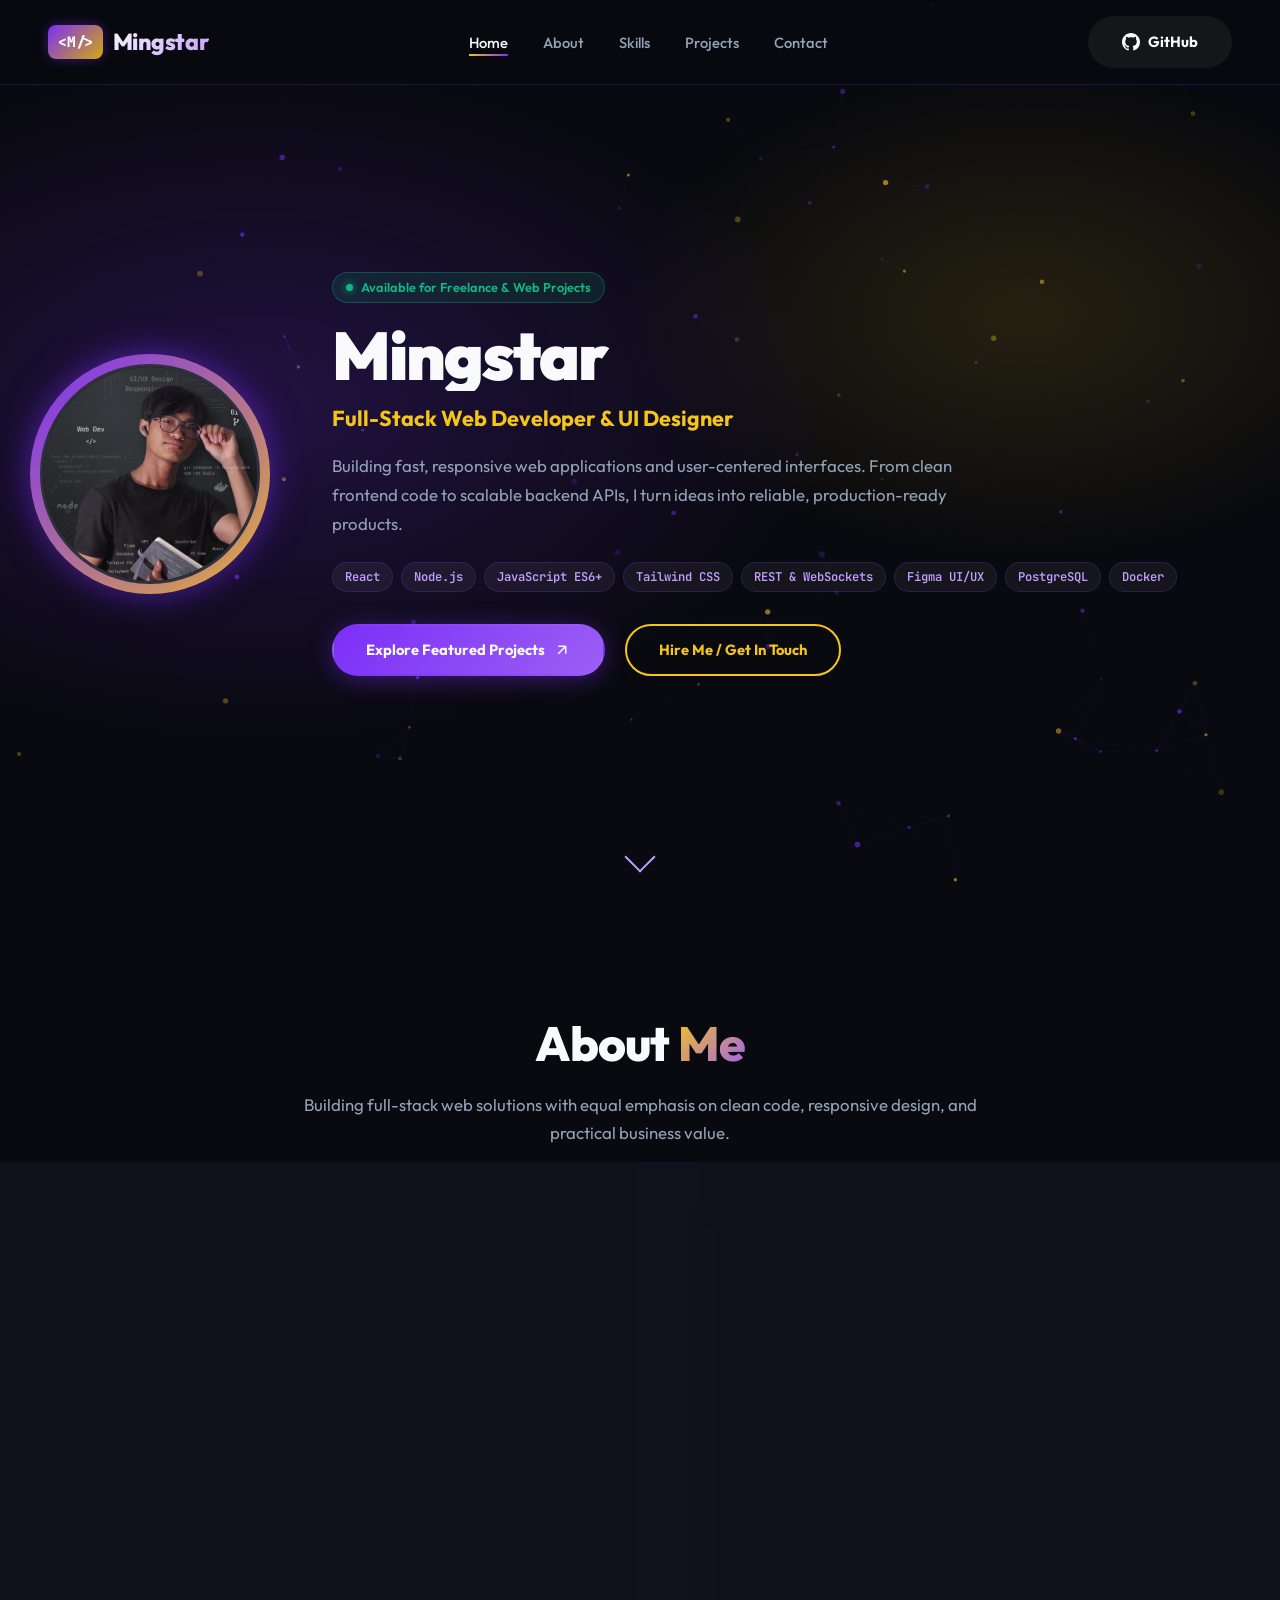
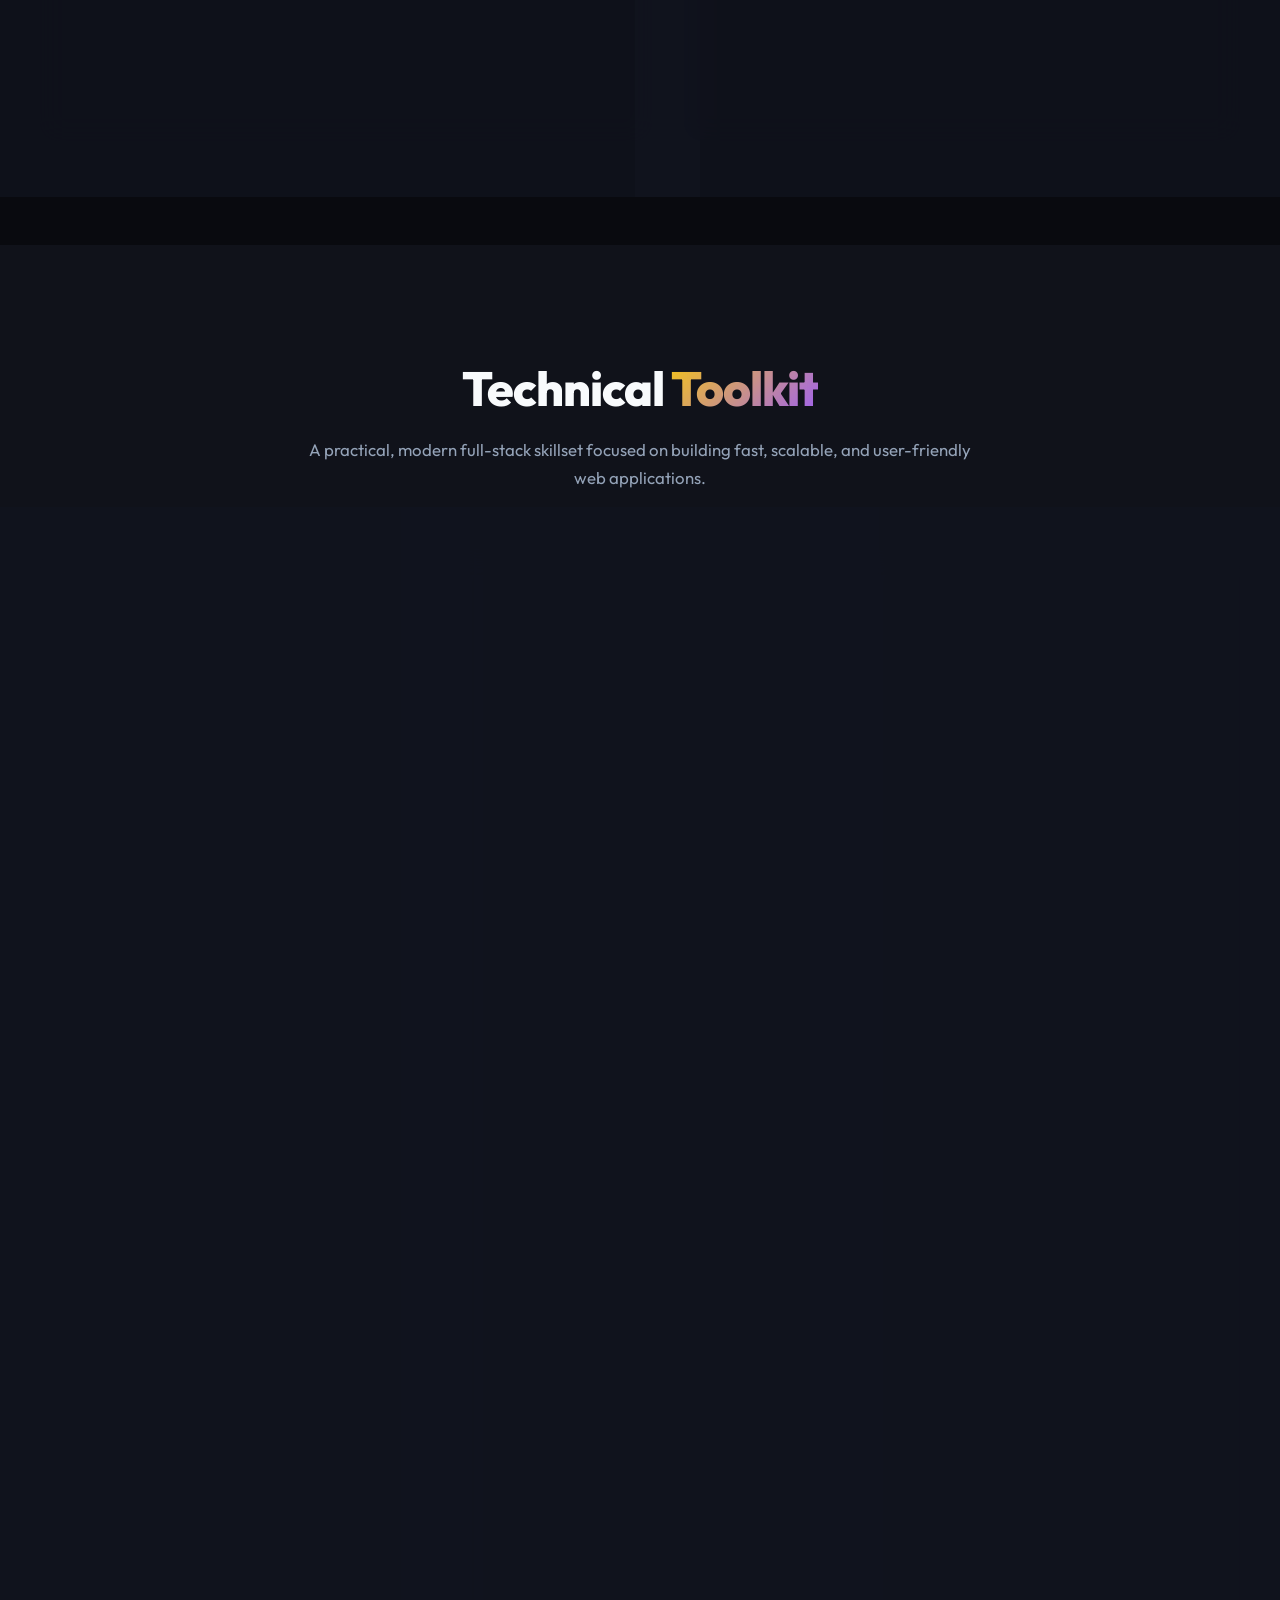
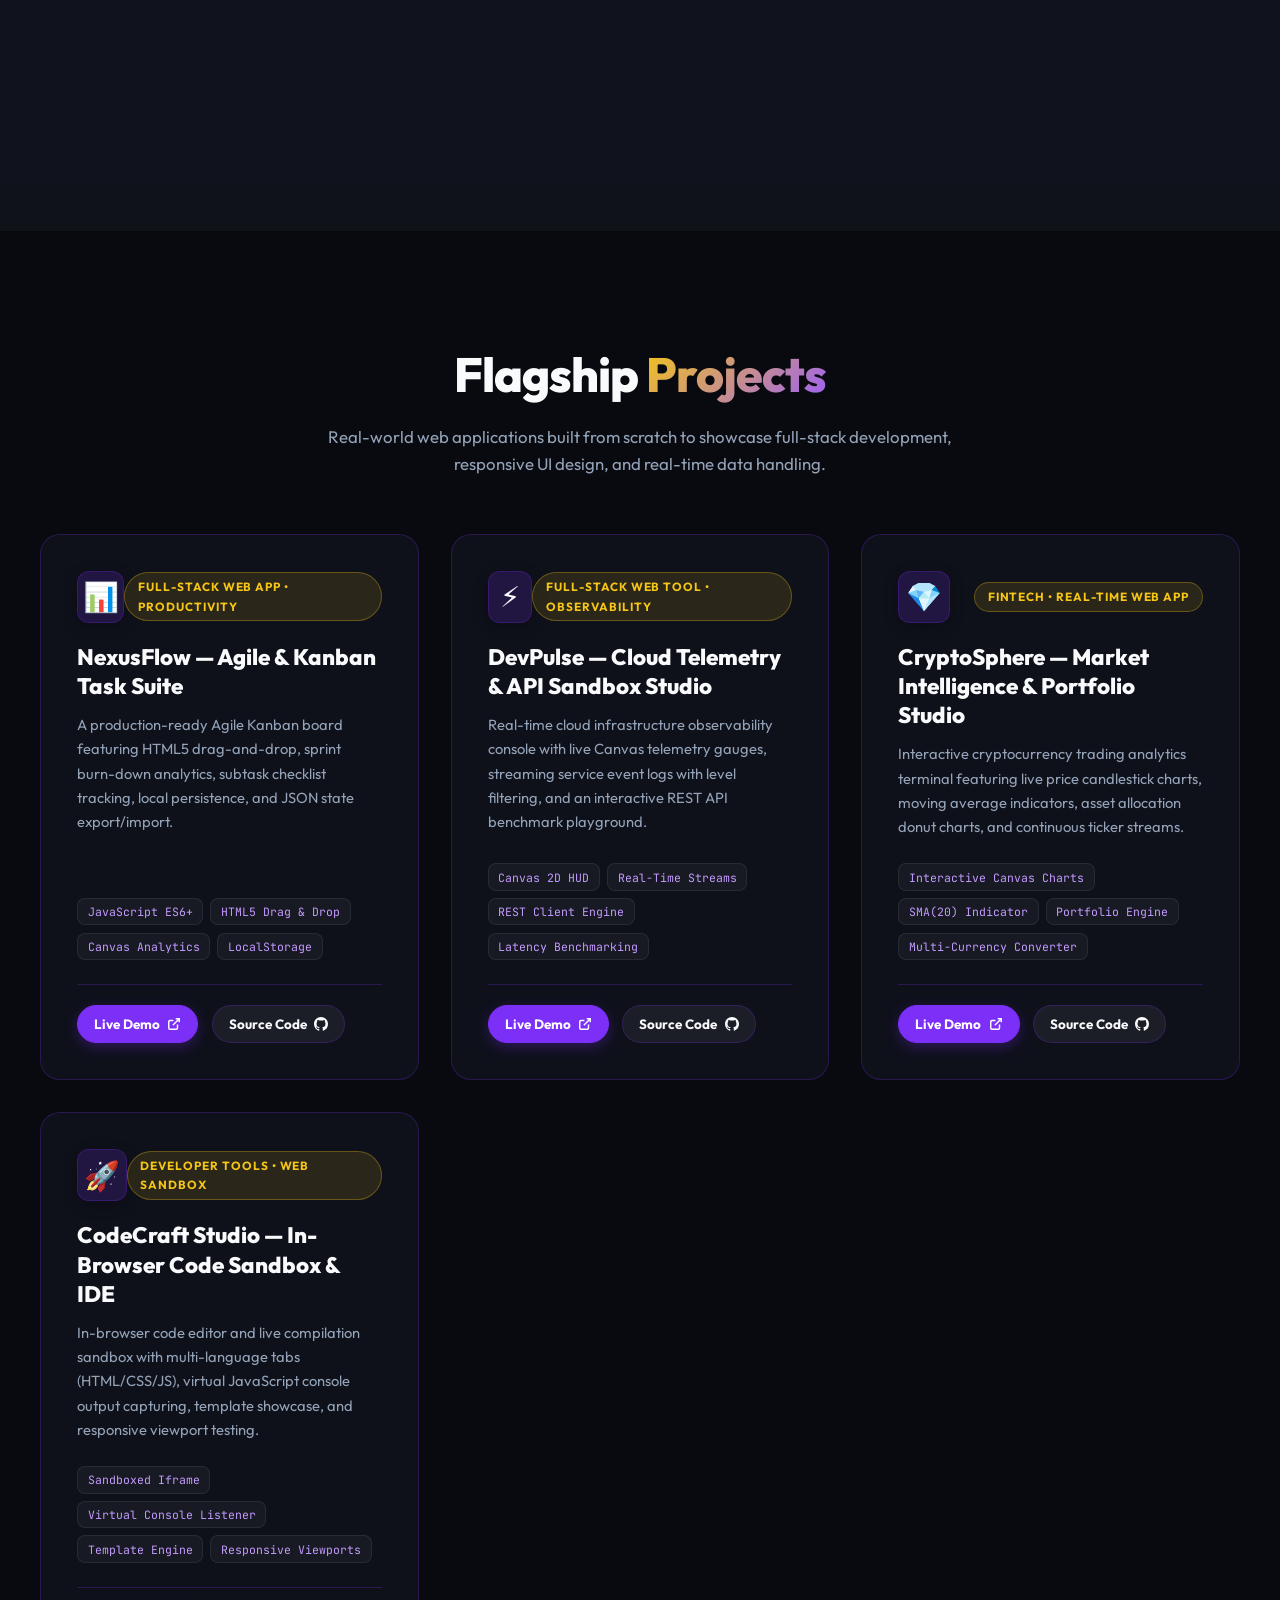
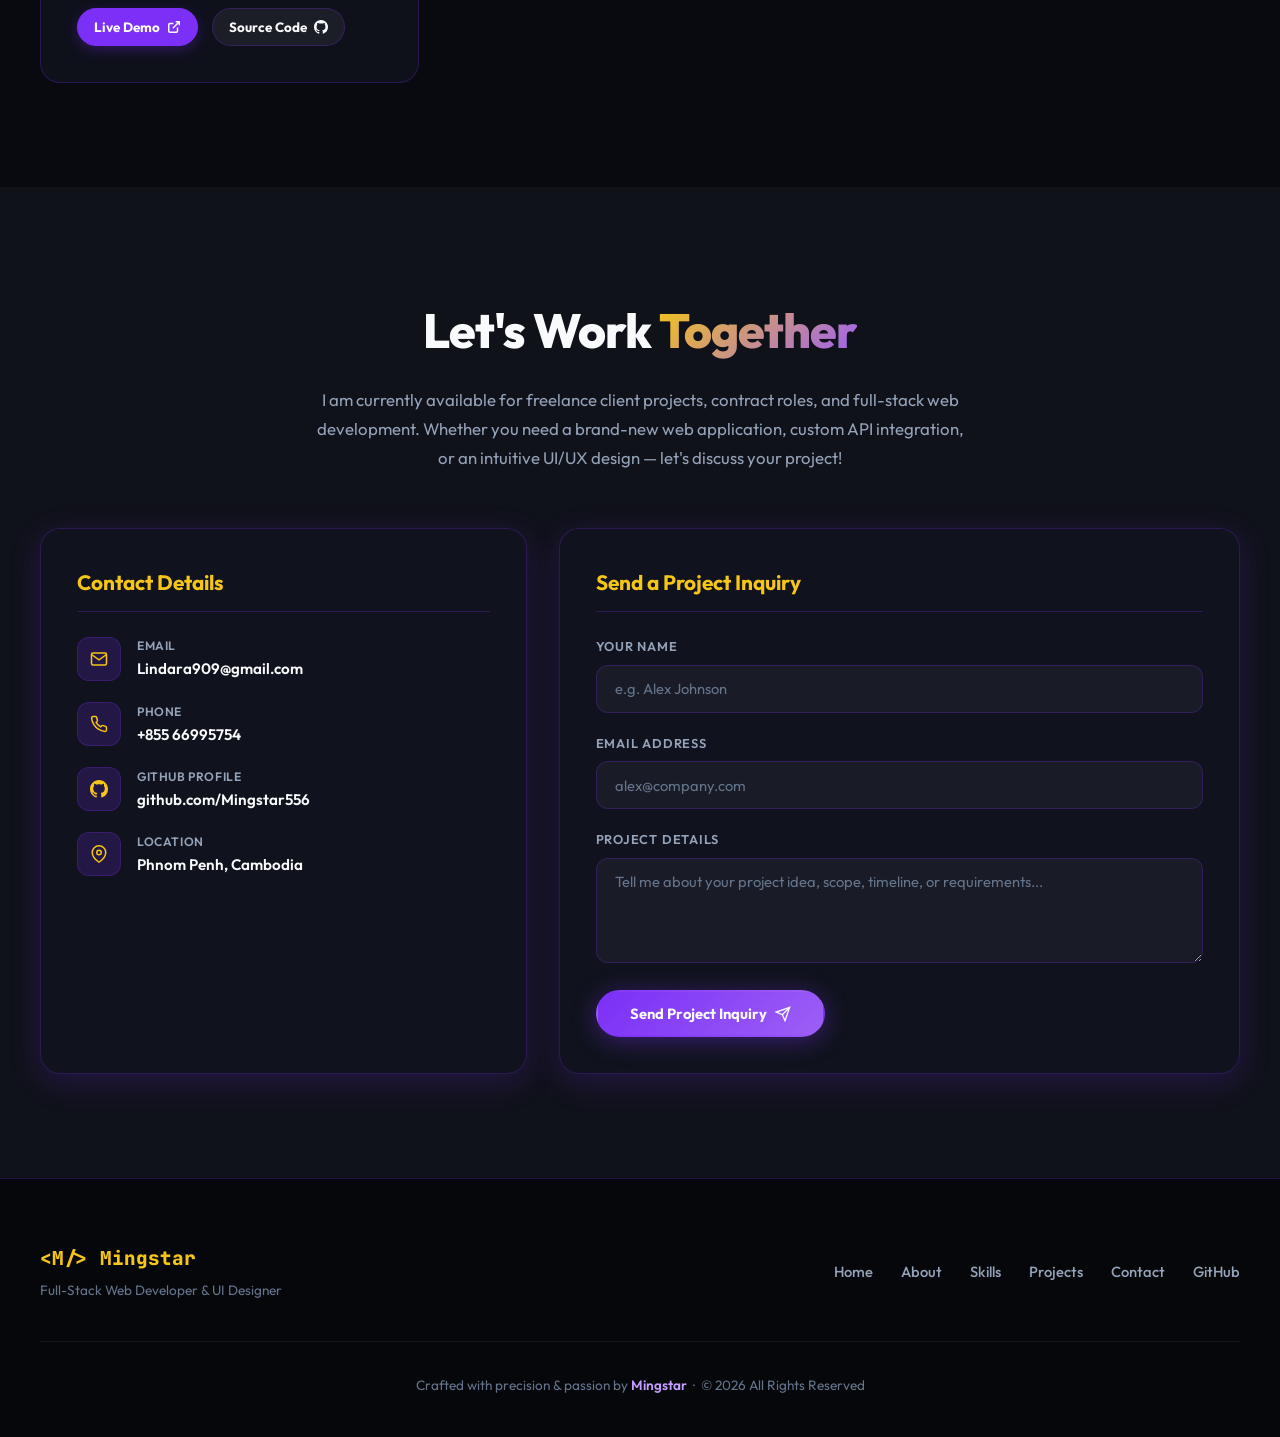
==== commit c002e5f4: "feat: position as full-stack web developer & UI designer, remove percentage bars and senior claims" ====
--- a/index.html
+++ b/index.html
@@ -3,8 +3,8 @@
 <head>
   <meta charset="UTF-8" />
   <meta name="viewport" content="width=device-width, initial-scale=1.0" />
-  <title>Mingstar — Senior Full-Stack Engineer & Product Designer</title>
-  <meta name="description" content="Portfolio of Mingstar — Full-Stack Web Developer and UI/UX Designer crafting high-performance web applications, cloud tools, and elegant interactive user experiences." />
+  <title>Mingstar — Full-Stack Web Developer &amp; UI Designer</title>
+  <meta name="description" content="Portfolio of Mingstar — Full-Stack Web Developer and UI Designer building high-performance web applications, responsive interfaces, and scalable backend integrations." />
   <link rel="preconnect" href="https://fonts.googleapis.com" />
   <link rel="preconnect" href="https://fonts.gstatic.com" crossorigin />
   <link href="https://fonts.googleapis.com/css2?family=Outfit:wght@300;400;500;600;700;800;900&family=JetBrains+Mono:wght@400;500;600&display=swap" rel="stylesheet" />
@@ -44,18 +44,18 @@
       <div class="hero-avatar-wrapper">
         <div class="avatar-ring"></div>
         <div class="hero-avatar" id="avatarContainer">
-          <img id="avatarImg" src="1790502058379.jpg" alt="Mingstar — Designer Engineer" />
+          <img id="avatarImg" src="profile.jpg" alt="Mingstar — Full-Stack Web Developer &amp; UI Designer" />
         </div>
       </div>
       <div class="hero-text">
         <div class="hero-greeting-badge">
           <span class="greeting-dot"></span>
-          <span>Available for New Projects</span>
+          <span>Available for Freelance &amp; Web Projects</span>
         </div>
         <h1 class="hero-name">Mingstar</h1>
-        <p class="hero-role">Senior Full-Stack Engineer &amp; Product Designer (UI/UX)</p>
+        <p class="hero-role">Full-Stack Web Developer &amp; UI Designer</p>
         <p class="hero-tagline">
-          Architecting fast, resilient web applications, cloud diagnostic dashboards, and intuitive digital experiences with clean architecture and meticulous attention to product design.
+          Building fast, responsive web applications and user-centered interfaces. From clean frontend code to scalable backend APIs, I turn ideas into reliable, production-ready products.
         </p>
 
         <!-- TECH PILLS -->
@@ -64,7 +64,7 @@
           <span class="pill">Node.js</span>
           <span class="pill">JavaScript ES6+</span>
           <span class="pill">Tailwind CSS</span>
-          <span class="pill">REST &amp; WebSocket</span>
+          <span class="pill">REST &amp; WebSockets</span>
           <span class="pill">Figma UI/UX</span>
           <span class="pill">PostgreSQL</span>
           <span class="pill">Docker</span>
@@ -72,11 +72,11 @@
 
         <div class="hero-cta">
           <a href="#projects" class="btn btn-primary">
-            <span>Explore Flagship Projects</span>
+            <span>Explore Featured Projects</span>
             <svg width="18" height="18" viewBox="0 0 24 24" fill="none" stroke="currentColor" stroke-width="2"><path d="M7 17L17 7M17 7H7M17 7V17"/></svg>
           </a>
           <a href="#contact" class="btn btn-outline">
-            <span>Get In Touch</span>
+            <span>Hire Me / Get In Touch</span>
           </a>
         </div>
       </div>
@@ -90,32 +90,32 @@
   <section class="section" id="about">
     <div class="container">
       <h2 class="section-title">About <span class="highlight">Me</span></h2>
-      <p class="section-subtitle">Engineering high-performance software with equal emphasis on code clarity and human-centered design.</p>
+      <p class="section-subtitle">Building full-stack web solutions with equal emphasis on clean code, responsive design, and practical business value.</p>
       <div class="about-grid">
         <div class="glass-card about-card">
           <h3>Who I Am</h3>
           <p class="about-bio-text">
-            I am a full-stack engineer and UI/UX product designer based in Phnom Penh, Cambodia. I bridge the gap between complex backend architectures and frictionless user interfaces.
+            I am a <strong>Full-Stack Web Developer &amp; UI Designer</strong> based in Phnom Penh, Cambodia. I specialize in building fast, responsive web applications and intuitive digital interfaces that help businesses and founders launch their ideas.
           </p>
           <p class="about-bio-text" style="margin-top: 0.85rem;">
-            Whether it is designing robust database schemas, engineering real-time WebSocket feeds, tuning browser Core Web Vitals, or crafting responsive design systems in Figma, I build reliable, production-ready software that delivers tangible business impact and delights users.
+            From crafting high-fidelity interactive designs in Figma to writing modular frontend code with React and JavaScript, to building secure Node.js APIs and database schemas, I focus on shipping clean, maintainable, and production-ready code that delivers real results.
           </p>
           <div class="about-stats">
             <div class="stat-item">
-              <span class="stat-number">3+</span>
-              <span class="stat-label">Years Exp.</span>
+              <span class="stat-number">4</span>
+              <span class="stat-label">Live Web Apps</span>
             </div>
             <div class="stat-item">
-              <span class="stat-number">25+</span>
-              <span class="stat-label">Projects Built</span>
+              <span class="stat-number">Full-Stack</span>
+              <span class="stat-label">Front &amp; Backend</span>
             </div>
             <div class="stat-item">
-              <span class="stat-number">99.9%</span>
-              <span class="stat-label">Reliability</span>
+              <span class="stat-number">Modern</span>
+              <span class="stat-label">Clean Code</span>
             </div>
             <div class="stat-item">
-              <span class="stat-number">100%</span>
-              <span class="stat-label">Clean Code</span>
+              <span class="stat-number">Active</span>
+              <span class="stat-label">Available for Hire</span>
             </div>
           </div>
         </div>
@@ -135,14 +135,14 @@
                 <svg width="16" height="16" viewBox="0 0 24 24" fill="none" stroke="currentColor" stroke-width="2"><path d="M22 10v6M2 10l10-5 10 5-10 5z"></path><path d="M6 12v5c3 3 9 3 12 0v-5"></path></svg>
               </span>
               <span class="info-label">Education:</span>
-              <span class="info-value">Software Engineering &amp; Interactive UI/UX Design</span>
+              <span class="info-value">Full-Stack Web Development &amp; Interactive UI/UX Design</span>
             </li>
             <li class="info-item">
               <span class="info-icon">
                 <svg width="16" height="16" viewBox="0 0 24 24" fill="none" stroke="currentColor" stroke-width="2"><rect x="2" y="7" width="20" height="14" rx="2" ry="2"></rect><path d="M16 21V5a2 2 0 0 0-2-2h-4a2 2 0 0 0-2 2v16"></path></svg>
               </span>
               <span class="info-label">Primary Role:</span>
-              <span class="info-value">Full-Stack Engineer &amp; UI/UX Designer</span>
+              <span class="info-value">Full-Stack Web Developer &amp; UI Designer</span>
             </li>
             <li class="info-item">
               <span class="info-icon">
@@ -156,7 +156,7 @@
                 <svg width="16" height="16" viewBox="0 0 24 24" fill="none" stroke="currentColor" stroke-width="2"><circle cx="12" cy="12" r="10"></circle><polyline points="12 6 12 12 14 14"></polyline></svg>
               </span>
               <span class="info-label">Status:</span>
-              <span class="info-value status-available">Open to Full-Time &amp; High-Impact Opportunities</span>
+              <span class="info-value status-available">Open to Freelance &amp; Client Projects</span>
             </li>
           </ul>
         </div>
@@ -167,93 +167,198 @@
   <!-- SKILLS SECTION -->
   <section class="section section-dark" id="skills">
     <div class="container">
-      <h2 class="section-title">Core <span class="highlight">Competencies</span></h2>
-      <p class="section-subtitle">A balanced toolkit spanning modern frontend engineering, scalable backend architecture, and design systems.</p>
+      <h2 class="section-title">Technical <span class="highlight">Toolkit</span></h2>
+      <p class="section-subtitle">A practical, modern full-stack skillset focused on building fast, scalable, and user-friendly web applications.</p>
       
       <div class="skills-categories-grid">
-        <!-- CATEGORY 1: FRONTEND & UI/UX -->
+        <!-- CATEGORY 1: FRONTEND & UI DESIGN -->
         <div class="glass-card skill-cat-card">
           <div class="cat-header">
             <div class="cat-icon-badge">🎨</div>
             <div>
-              <h3>Frontend &amp; UI/UX Architecture</h3>
-              <p>Responsive, reactive, and accessible web experiences</p>
+              <h3>Frontend &amp; UI Design</h3>
+              <p>Responsive, accessible, and interactive user interfaces</p>
             </div>
           </div>
           <div class="cat-skills-list">
-            <div class="skill-row">
-              <div class="skill-info"><span class="skill-name">React &amp; Modern Frameworks</span><span class="skill-pct">92%</span></div>
-              <div class="skill-bar-bg"><div class="skill-bar" style="width: 92%"></div></div>
-            </div>
-            <div class="skill-row">
-              <div class="skill-info"><span class="skill-name">JavaScript (ES6+, Async, DOM)</span><span class="skill-pct">95%</span></div>
-              <div class="skill-bar-bg"><div class="skill-bar" style="width: 95%"></div></div>
-            </div>
-            <div class="skill-row">
-              <div class="skill-info"><span class="skill-name">HTML5, Modern CSS3 &amp; Tailwind</span><span class="skill-pct">96%</span></div>
-              <div class="skill-bar-bg"><div class="skill-bar" style="width: 96%"></div></div>
-            </div>
-            <div class="skill-row">
-              <div class="skill-info"><span class="skill-name">UI/UX Prototyping &amp; Figma</span><span class="skill-pct">90%</span></div>
-              <div class="skill-bar-bg"><div class="skill-bar" style="width: 90%"></div></div>
-            </div>
-          </div>
-        </div>
-
-        <!-- CATEGORY 2: BACKEND & APIS -->
+            <div class="skill-item">
+              <div class="skill-item-header">
+                <span class="skill-name">React.js &amp; SPAs</span>
+                <span class="skill-focus">Frontend UI</span>
+              </div>
+              <p class="skill-desc">Component-driven architecture, custom hooks, reactive state management, and seamless client-side user experiences.</p>
+              <div class="skill-tags">
+                <span class="skill-pill">State Management</span>
+                <span class="skill-pill">Custom Hooks</span>
+                <span class="skill-pill">SPA Architecture</span>
+              </div>
+            </div>
+
+            <div class="skill-item">
+              <div class="skill-item-header">
+                <span class="skill-name">JavaScript (ES6+)</span>
+                <span class="skill-focus">Core Engine</span>
+              </div>
+              <p class="skill-desc">Modern ES6+ syntax, asynchronous programming, DOM manipulation, promises, fetch API, and modular event architecture.</p>
+              <div class="skill-tags">
+                <span class="skill-pill">Async / Await</span>
+                <span class="skill-pill">DOM APIs</span>
+                <span class="skill-pill">ES6+ Modules</span>
+              </div>
+            </div>
+
+            <div class="skill-item">
+              <div class="skill-item-header">
+                <span class="skill-name">HTML5, CSS3 &amp; Tailwind</span>
+                <span class="skill-focus">Responsive UI</span>
+              </div>
+              <p class="skill-desc">Mobile-first responsive layouts, Flexbox, CSS Grid, Tailwind utility styling, glassmorphism, and smooth transitions.</p>
+              <div class="skill-tags">
+                <span class="skill-pill">Tailwind CSS</span>
+                <span class="skill-pill">Mobile-First</span>
+                <span class="skill-pill">Flexbox &amp; Grid</span>
+              </div>
+            </div>
+
+            <div class="skill-item">
+              <div class="skill-item-header">
+                <span class="skill-name">UI/UX Design (Figma)</span>
+                <span class="skill-focus">Product Design</span>
+              </div>
+              <p class="skill-desc">Wireframing, interactive prototyping, user flows, and cohesive design systems crafted to translate cleanly into code.</p>
+              <div class="skill-tags">
+                <span class="skill-pill">Figma Prototyping</span>
+                <span class="skill-pill">Design Systems</span>
+                <span class="skill-pill">User Flows</span>
+              </div>
+            </div>
+          </div>
+        </div>
+
+        <!-- CATEGORY 2: BACKEND & WEB SERVICES -->
         <div class="glass-card skill-cat-card">
           <div class="cat-header">
             <div class="cat-icon-badge">⚡</div>
             <div>
-              <h3>Backend &amp; Distributed Systems</h3>
-              <p>Scalable microservices, REST APIs, and database design</p>
+              <h3>Backend &amp; Web Services</h3>
+              <p>Structured server logic, RESTful APIs, and efficient data handling</p>
             </div>
           </div>
           <div class="cat-skills-list">
-            <div class="skill-row">
-              <div class="skill-info"><span class="skill-name">Node.js &amp; Express Engine</span><span class="skill-pct">88%</span></div>
-              <div class="skill-bar-bg"><div class="skill-bar" style="width: 88%"></div></div>
-            </div>
-            <div class="skill-row">
-              <div class="skill-info"><span class="skill-name">RESTful APIs &amp; WebSockets</span><span class="skill-pct">90%</span></div>
-              <div class="skill-bar-bg"><div class="skill-bar" style="width: 90%"></div></div>
-            </div>
-            <div class="skill-row">
-              <div class="skill-info"><span class="skill-name">PostgreSQL &amp; Data Modeling</span><span class="skill-pct">85%</span></div>
-              <div class="skill-bar-bg"><div class="skill-bar" style="width: 85%"></div></div>
-            </div>
-            <div class="skill-row">
-              <div class="skill-info"><span class="skill-name">Redis Caching &amp; Session Management</span><span class="skill-pct">82%</span></div>
-              <div class="skill-bar-bg"><div class="skill-bar" style="width: 82%"></div></div>
-            </div>
-          </div>
-        </div>
-
-        <!-- CATEGORY 3: DEVOPS & PERFORMANCE -->
+            <div class="skill-item">
+              <div class="skill-item-header">
+                <span class="skill-name">Node.js &amp; Express</span>
+                <span class="skill-focus">Backend Server</span>
+              </div>
+              <p class="skill-desc">RESTful API development, request routing, middleware pipelines, error handling, and scalable server-side architecture.</p>
+              <div class="skill-tags">
+                <span class="skill-pill">REST APIs</span>
+                <span class="skill-pill">Express Routing</span>
+                <span class="skill-pill">Middleware</span>
+              </div>
+            </div>
+
+            <div class="skill-item">
+              <div class="skill-item-header">
+                <span class="skill-name">REST &amp; WebSockets</span>
+                <span class="skill-focus">Real-Time Data</span>
+              </div>
+              <p class="skill-desc">Bidirectional real-time event feeds, streaming telemetry, live ticker integrations, and structured JSON data contracts.</p>
+              <div class="skill-tags">
+                <span class="skill-pill">WebSockets</span>
+                <span class="skill-pill">Real-Time Sync</span>
+                <span class="skill-pill">JSON Integration</span>
+              </div>
+            </div>
+
+            <div class="skill-item">
+              <div class="skill-item-header">
+                <span class="skill-name">PostgreSQL &amp; Databases</span>
+                <span class="skill-focus">Relational Data</span>
+              </div>
+              <p class="skill-desc">Relational database modeling, schema normalization, CRUD queries, indexing, and transactional data integrity.</p>
+              <div class="skill-tags">
+                <span class="skill-pill">Schema Design</span>
+                <span class="skill-pill">SQL Queries</span>
+                <span class="skill-pill">Data Integrity</span>
+              </div>
+            </div>
+
+            <div class="skill-item">
+              <div class="skill-item-header">
+                <span class="skill-name">Caching &amp; Authentication</span>
+                <span class="skill-focus">Security &amp; Speed</span>
+              </div>
+              <p class="skill-desc">Redis in-memory caching patterns, session handling, JWT authentication, and secure route protection mechanisms.</p>
+              <div class="skill-tags">
+                <span class="skill-pill">Redis Caching</span>
+                <span class="skill-pill">JWT Auth</span>
+                <span class="skill-pill">Route Security</span>
+              </div>
+            </div>
+          </div>
+        </div>
+
+        <!-- CATEGORY 3: TOOLING & PRODUCTION WORKFLOW -->
         <div class="glass-card skill-cat-card">
           <div class="cat-header">
             <div class="cat-icon-badge">🛠️</div>
             <div>
-              <h3>DevOps, Cloud &amp; Optimization</h3>
-              <p>Version control, containerization, and runtime diagnostics</p>
+              <h3>Tooling &amp; Production Workflow</h3>
+              <p>Modern workflow, version control, and performance optimization</p>
             </div>
           </div>
           <div class="cat-skills-list">
-            <div class="skill-row">
-              <div class="skill-info"><span class="skill-name">Git &amp; GitHub Version Control</span><span class="skill-pct">94%</span></div>
-              <div class="skill-bar-bg"><div class="skill-bar" style="width: 94%"></div></div>
-            </div>
-            <div class="skill-row">
-              <div class="skill-info"><span class="skill-name">Docker &amp; Container Packaging</span><span class="skill-pct">80%</span></div>
-              <div class="skill-bar-bg"><div class="skill-bar" style="width: 80%"></div></div>
-            </div>
-            <div class="skill-row">
-              <div class="skill-info"><span class="skill-name">Web Performance &amp; Core Web Vitals</span><span class="skill-pct">90%</span></div>
-              <div class="skill-bar-bg"><div class="skill-bar" style="width: 90%"></div></div>
-            </div>
-            <div class="skill-row">
-              <div class="skill-info"><span class="skill-name">HTML5 Canvas Graphics &amp; Math</span><span class="skill-pct">88%</span></div>
-              <div class="skill-bar-bg"><div class="skill-bar" style="width: 88%"></div></div>
+            <div class="skill-item">
+              <div class="skill-item-header">
+                <span class="skill-name">Git &amp; GitHub</span>
+                <span class="skill-focus">Version Control</span>
+              </div>
+              <p class="skill-desc">Branching strategies, Git workflows, pull requests, issue tracking, and clean commit history for collaborative delivery.</p>
+              <div class="skill-tags">
+                <span class="skill-pill">Git Workflow</span>
+                <span class="skill-pill">Code Reviews</span>
+                <span class="skill-pill">Pull Requests</span>
+              </div>
+            </div>
+
+            <div class="skill-item">
+              <div class="skill-item-header">
+                <span class="skill-name">Docker &amp; Environments</span>
+                <span class="skill-focus">Containerization</span>
+              </div>
+              <p class="skill-desc">Containerizing full-stack web applications, Dockerfile authoring, multi-stage builds, and development environment parity.</p>
+              <div class="skill-tags">
+                <span class="skill-pill">Dockerfiles</span>
+                <span class="skill-pill">Dev Parity</span>
+                <span class="skill-pill">Container Packaging</span>
+              </div>
+            </div>
+
+            <div class="skill-item">
+              <div class="skill-item-header">
+                <span class="skill-name">Web Performance &amp; Vitals</span>
+                <span class="skill-focus">Speed Optimization</span>
+              </div>
+              <p class="skill-desc">Core Web Vitals auditing, asset minification, lazy loading, DOM optimization, and sub-second initial page load times.</p>
+              <div class="skill-tags">
+                <span class="skill-pill">Core Web Vitals</span>
+                <span class="skill-pill">Asset Optimization</span>
+                <span class="skill-pill">Fast Load Times</span>
+              </div>
+            </div>
+
+            <div class="skill-item">
+              <div class="skill-item-header">
+                <span class="skill-name">HTML5 Canvas Graphics</span>
+                <span class="skill-focus">Data Visualization</span>
+              </div>
+              <p class="skill-desc">Custom interactive charts, sparkline telemetry monitors, moving average indicators, and real-time dashboard graphics.</p>
+              <div class="skill-tags">
+                <span class="skill-pill">Canvas 2D</span>
+                <span class="skill-pill">Interactive Charts</span>
+                <span class="skill-pill">Telemetry Dashboards</span>
+              </div>
             </div>
           </div>
         </div>
@@ -265,7 +370,7 @@
   <section class="section" id="projects">
     <div class="container">
       <h2 class="section-title">Flagship <span class="highlight">Projects</span></h2>
-      <p class="section-subtitle">Production-grade applications engineered from the ground up to prove full-stack competence, real-time data handling, and clean code.</p>
+      <p class="section-subtitle">Real-world web applications built from scratch to showcase full-stack development, responsive UI design, and real-time data handling.</p>
       
       <div class="projects-grid" id="projectsGrid">
         <!-- Rendered dynamically via app.js with live demo links, github links, and case study modals -->
@@ -276,8 +381,8 @@
   <!-- CONTACT SECTION -->
   <section class="section section-dark" id="contact">
     <div class="container">
-      <h2 class="section-title">Get In <span class="highlight">Touch</span></h2>
-      <p class="contact-intro">I am currently open to new opportunities, freelance contracts, and collaborative software projects. Whether you have an inquiry, an idea, or want to discuss full-stack architecture — feel free to connect!</p>
+      <h2 class="section-title">Let's Work <span class="highlight">Together</span></h2>
+      <p class="contact-intro">I am currently available for freelance client projects, contract roles, and full-stack web development. Whether you need a brand-new web application, custom API integration, or an intuitive UI/UX design — let's discuss your project!</p>
       
       <div class="contact-grid">
         <div class="glass-card contact-info">
@@ -323,7 +428,7 @@
         </div>
 
         <div class="glass-card contact-form-wrap">
-          <h3>Send a Direct Message</h3>
+          <h3>Send a Project Inquiry</h3>
           <form class="contact-form" id="contactForm">
             <div class="form-group">
               <label for="msgName">Your Name</label>
@@ -334,16 +439,16 @@
               <input type="email" id="msgEmail" placeholder="alex@company.com" required />
             </div>
             <div class="form-group">
-              <label for="msgBody">Project Message</label>
-              <textarea id="msgBody" rows="4" placeholder="Tell me about your product, timeline, or engineering inquiry..." required></textarea>
+              <label for="msgBody">Project Details</label>
+              <textarea id="msgBody" rows="4" placeholder="Tell me about your project idea, scope, timeline, or requirements..." required></textarea>
             </div>
             <button type="submit" class="btn btn-primary" id="btnSubmitContact">
-              <span>Send Message</span>
+              <span>Send Project Inquiry</span>
               <svg width="16" height="16" viewBox="0 0 24 24" fill="none" stroke="currentColor" stroke-width="2"><line x1="22" y1="2" x2="11" y2="13"></line><polygon points="22 2 15 22 11 13 2 9 22 2"></polygon></svg>
             </button>
           </form>
           <div class="form-success" id="formSuccess" style="display:none;">
-            ✔ Thank you! Your message has been received. I will reply to your email promptly.
+            ✔ Thank you! Your inquiry has been received. I will review your project details and get back to you promptly!
           </div>
         </div>
       </div>
@@ -355,7 +460,7 @@
     <div class="footer-content">
       <div class="footer-left">
         <span class="footer-logo">&lt;M/&gt; Mingstar</span>
-        <p class="footer-tagline">Senior Full-Stack Web Developer &amp; Product Designer</p>
+        <p class="footer-tagline">Full-Stack Web Developer &amp; UI Designer</p>
       </div>
       <div class="footer-links">
         <a href="#hero">Home</a>
--- a/style.css
+++ b/style.css
@@ -441,15 +441,23 @@
   padding-top: 1.75rem;
   border-top: 1px solid var(--glass-border);
 }
-.stat-item { text-align: center; }
+.stat-item {
+  text-align: center;
+  display: flex;
+  flex-direction: column;
+  justify-content: center;
+  align-items: center;
+}
 .stat-number {
   display: block;
-  font-size: 2.1rem;
+  font-size: 1.6rem;
   font-weight: 800;
   font-family: var(--font-mono);
   background: linear-gradient(135deg, var(--gold), var(--purple-light));
   -webkit-background-clip: text;
   -webkit-text-fill-color: transparent;
+  line-height: 1.25;
+  margin-bottom: 0.35rem;
 }
 .stat-label {
   font-size: 0.75rem;
@@ -483,7 +491,7 @@
 .status-available { color: var(--emerald) !important; font-weight: 700; }
 
 /* =====================================================
-   SKILLS CATEGORIES
+   SKILLS & TOOLKIT (NO ARBITRARY PERCENTAGES)
    ===================================================== */
 .skills-categories-grid {
   display: grid;
@@ -515,12 +523,12 @@
   flex-shrink: 0;
 }
 .cat-header h3 {
-  font-size: 1.15rem;
+  font-size: 1.18rem;
   font-weight: 700;
   color: var(--white);
 }
 .cat-header p {
-  font-size: 0.8rem;
+  font-size: 0.82rem;
   color: var(--muted);
   margin-top: 0.15rem;
 }
@@ -530,26 +538,68 @@
   flex-direction: column;
   gap: 1.15rem;
 }
-.skill-row { display: flex; flex-direction: column; gap: 0.35rem; }
-.skill-info {
+.skill-item {
+  display: flex;
+  flex-direction: column;
+  gap: 0.45rem;
+  padding: 0.95rem 1.1rem;
+  background: rgba(255, 255, 255, 0.025);
+  border: 1px solid rgba(123, 47, 247, 0.15);
+  border-radius: var(--radius-md);
+  transition: var(--transition);
+}
+.skill-item:hover {
+  background: rgba(123, 47, 247, 0.09);
+  border-color: rgba(123, 47, 247, 0.4);
+  transform: translateY(-2px);
+}
+.skill-item-header {
   display: flex;
   justify-content: space-between;
-  align-items: baseline;
-  font-size: 0.88rem;
-}
-.skill-name { font-weight: 600; color: var(--white); }
-.skill-pct { font-family: var(--font-mono); font-size: 0.82rem; font-weight: 700; color: var(--gold); }
-.skill-bar-bg {
-  height: 6px;
-  background: rgba(255, 255, 255, 0.08);
+  align-items: center;
+  gap: 0.5rem;
+}
+.skill-name {
+  font-size: 0.96rem;
+  font-weight: 700;
+  color: var(--white);
+}
+.skill-focus {
+  font-family: var(--font-mono);
+  font-size: 0.72rem;
+  font-weight: 600;
+  color: var(--gold);
+  background: rgba(245, 197, 24, 0.1);
+  padding: 0.18rem 0.55rem;
   border-radius: var(--radius-full);
-  overflow: hidden;
-}
-.skill-bar {
-  height: 100%;
+  border: 1px solid rgba(245, 197, 24, 0.25);
+  white-space: nowrap;
+}
+.skill-desc {
+  font-size: 0.84rem;
+  color: var(--muted);
+  line-height: 1.45;
+}
+.skill-tags {
+  display: flex;
+  flex-wrap: wrap;
+  gap: 0.4rem;
+  margin-top: 0.2rem;
+}
+.skill-pill {
+  font-size: 0.72rem;
+  font-weight: 500;
+  padding: 0.2rem 0.6rem;
   border-radius: var(--radius-full);
-  background: linear-gradient(90deg, var(--purple), var(--gold));
-  transition: width 1.2s cubic-bezier(0.25, 1, 0.5, 1);
+  background: rgba(123, 47, 247, 0.12);
+  border: 1px solid rgba(123, 47, 247, 0.25);
+  color: var(--purple-light);
+  transition: var(--transition);
+}
+.skill-item:hover .skill-pill {
+  background: rgba(123, 47, 247, 0.24);
+  border-color: var(--purple-mid);
+  color: #fff;
 }
 
 /* =====================================================
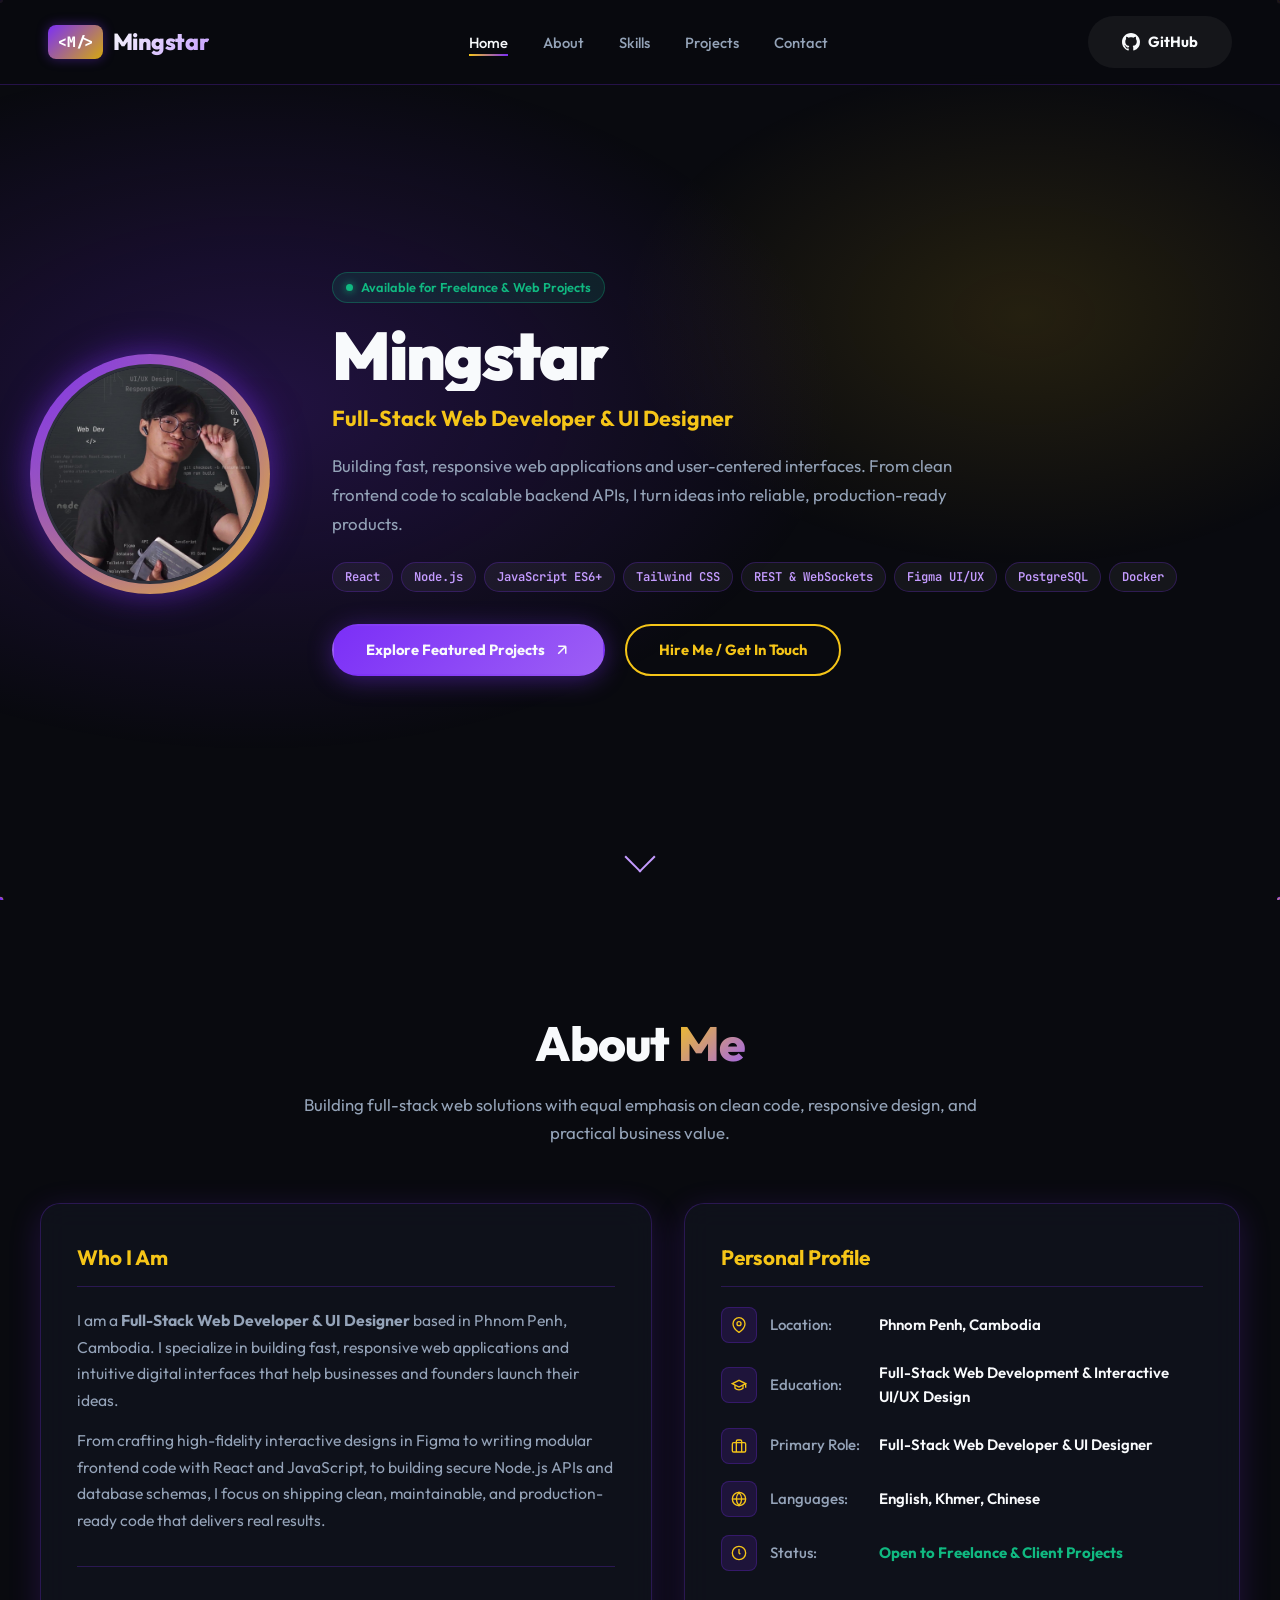
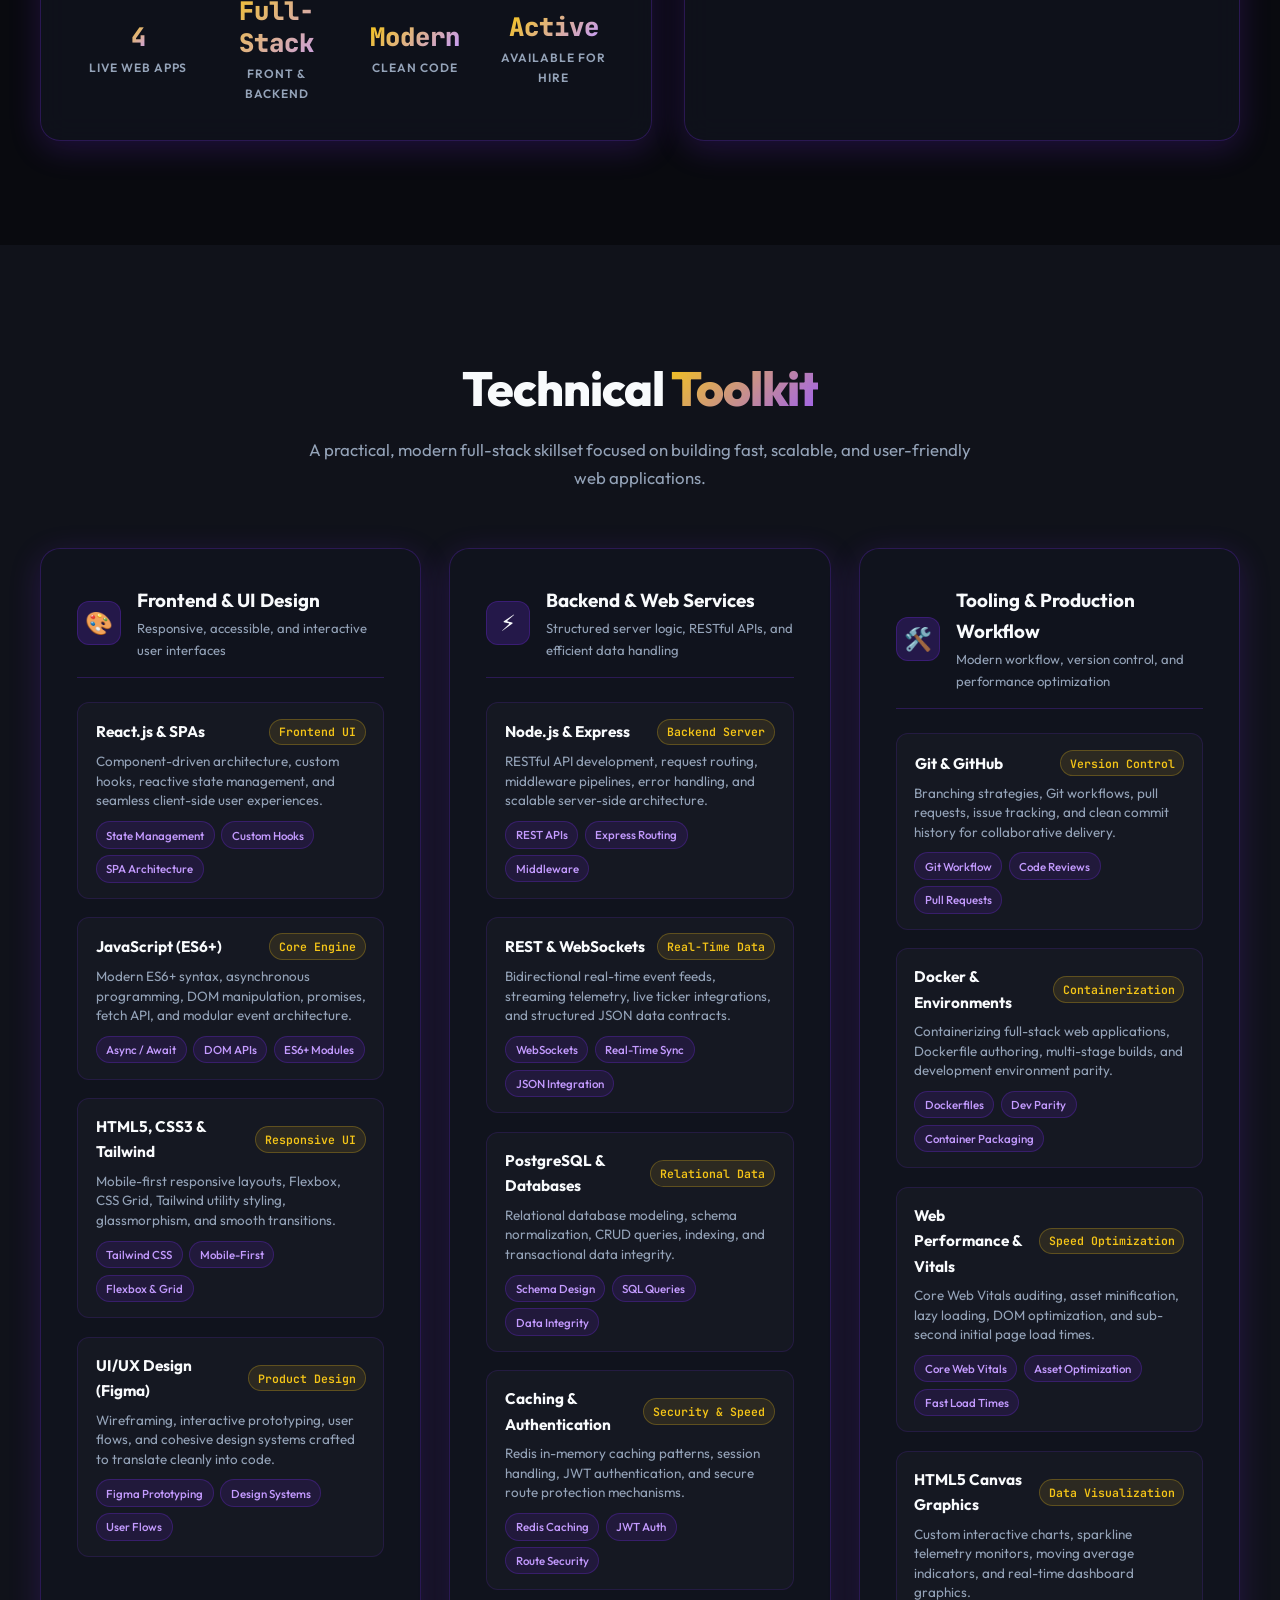
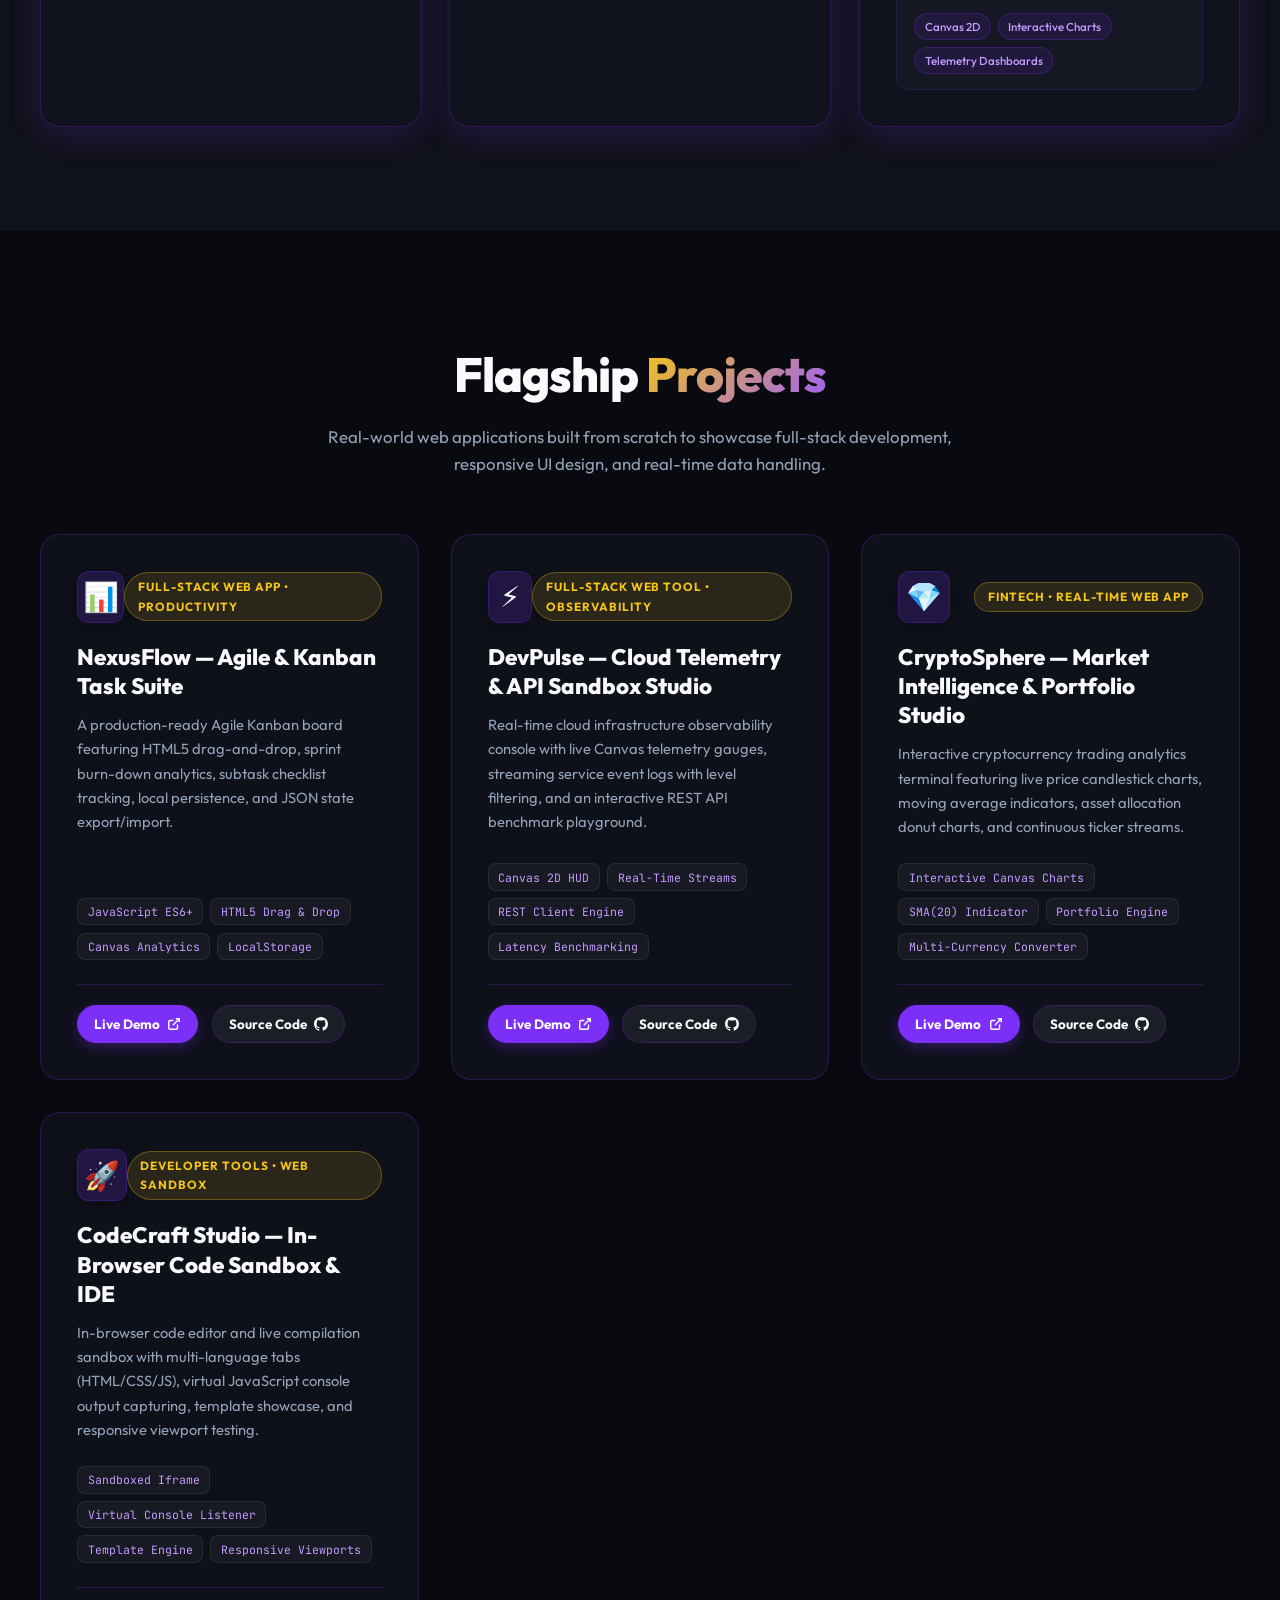
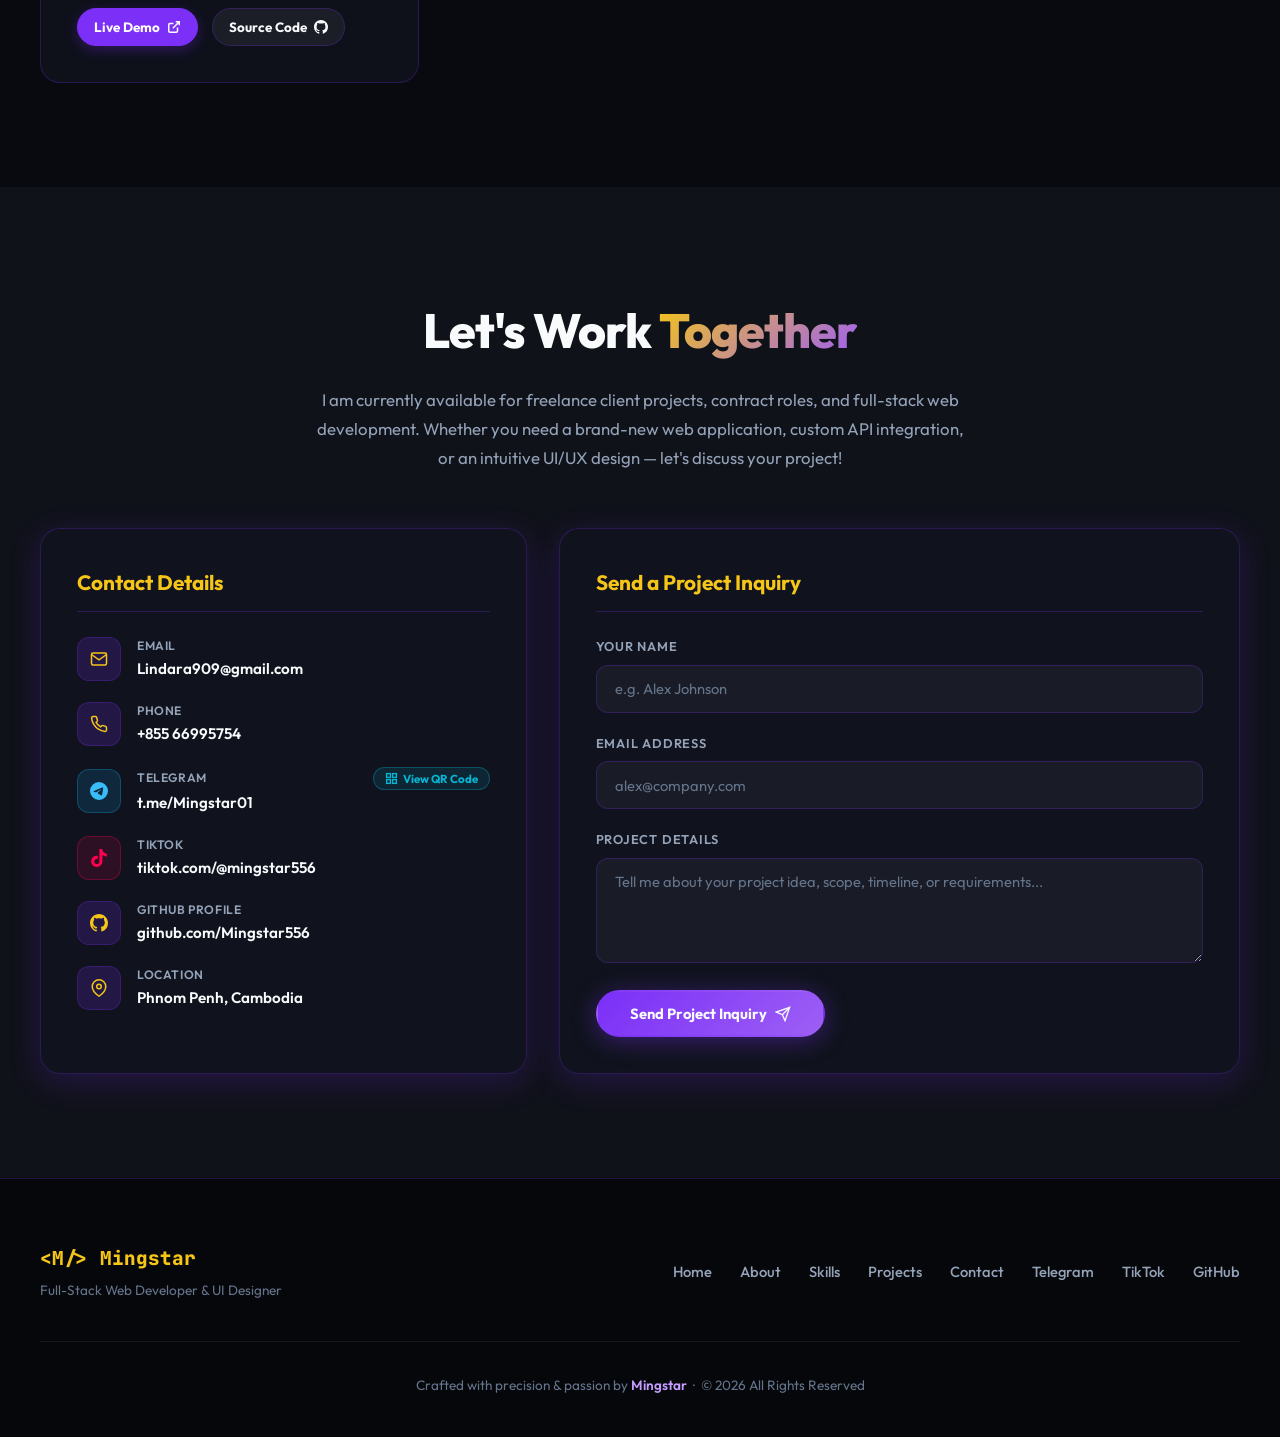
==== commit f54a274b: "feat: add Telegram with QR code modal and TikTok to contact and footer" ====
--- a/index.html
+++ b/index.html
@@ -407,6 +407,30 @@
               </div>
             </li>
             <li class="contact-item">
+              <span class="contact-icon contact-icon-telegram">
+                <svg width="18" height="18" viewBox="0 0 24 24" fill="currentColor"><path d="M11.944 0A12 12 0 0 0 0 12a12 12 0 0 0 12 12 12 12 0 0 0 12-12A12 12 0 0 0 12 0a12 12 0 0 0-.056 0zm4.962 7.224c.1-.002.321.023.465.14a.506.506 0 0 1 .171.325c.016.093.036.306.02.472-.18 1.898-.962 6.502-1.36 8.627-.168.9-.499 1.201-.82 1.23-.696.065-1.225-.46-1.9-.902-1.056-.693-1.653-1.124-2.678-1.8-1.185-.78-.417-1.21.258-1.91.177-.184 3.247-2.977 3.307-3.23.007-.032.014-.15-.056-.212s-.174-.041-.249-.024c-.106.024-1.793 1.14-5.061 3.345-.48.33-.913.49-1.302.48-.428-.008-1.252-.241-1.865-.44-.752-.245-1.349-.374-1.297-.789.027-.216.325-.437.893-.663 3.498-1.524 5.83-2.529 6.998-3.014 3.332-1.386 4.025-1.627 4.476-1.635z"/></svg>
+              </span>
+              <div class="contact-info-block">
+                <div class="contact-header-line">
+                  <span class="contact-type">Telegram</span>
+                  <button type="button" class="btn-qr-pill" id="btnViewTelegramQR" title="Scan or view Telegram QR code">
+                    <svg width="13" height="13" viewBox="0 0 24 24" fill="none" stroke="currentColor" stroke-width="2.5"><rect x="3" y="3" width="7" height="7"></rect><rect x="14" y="3" width="7" height="7"></rect><rect x="14" y="14" width="7" height="7"></rect><rect x="3" y="14" width="7" height="7"></rect></svg>
+                    <span>View QR Code</span>
+                  </button>
+                </div>
+                <a href="https://t.me/Mingstar01" target="_blank" rel="noopener noreferrer" class="contact-val">t.me/Mingstar01</a>
+              </div>
+            </li>
+            <li class="contact-item">
+              <span class="contact-icon contact-icon-tiktok">
+                <svg width="18" height="18" viewBox="0 0 24 24" fill="currentColor"><path d="M12.525.02c1.31-.02 2.61-.01 3.91-.02.08 1.53.63 3.09 1.75 4.17 1.12 1.11 2.7 1.62 4.24 1.79v4.03c-1.44-.05-2.89-.35-4.2-.97-.57-.26-1.1-.59-1.62-.93-.01 2.92.01 5.84-.02 8.75-.08 1.4-.54 2.79-1.35 3.94-1.31 1.92-3.58 3.17-5.91 3.21-1.43.08-2.86-.31-4.08-1.03-2.02-1.19-3.44-3.37-3.65-5.71-.02-.5-.03-1-.01-1.49.18-1.9 1.12-3.72 2.58-4.96 1.66-1.44 3.98-2.13 6.15-1.72.02 1.48-.04 2.96-.04 4.44-.99-.32-2.15-.23-3.02.37-.63.41-1.11 1.04-1.36 1.75-.21.51-.24 1.07-.14 1.61.24 1.64 1.82 3.02 3.5 2.87 1.12-.01 2.19-.66 2.77-1.61.19-.33.4-.67.41-1.06.1-1.79.06-3.57.07-5.36.01-4.03-.01-8.05.02-12.07z"/></svg>
+              </span>
+              <div>
+                <span class="contact-type">TikTok</span>
+                <a href="https://www.tiktok.com/@mingstar556" target="_blank" rel="noopener noreferrer" class="contact-val">tiktok.com/@mingstar556</a>
+              </div>
+            </li>
+            <li class="contact-item">
               <span class="contact-icon">
                 <svg width="18" height="18" viewBox="0 0 24 24" fill="currentColor"><path d="M12 0C5.37 0 0 5.37 0 12c0 5.31 3.435 9.795 8.205 11.385.6.105.825-.255.825-.57 0-.285-.015-1.23-.015-2.235-3.015.555-3.795-.735-4.035-1.41-.135-.345-.72-1.41-1.23-1.695-.42-.225-1.02-.78-.015-.795.945-.015 1.62.87 1.845 1.23 1.08 1.815 2.805 1.305 3.495.99.105-.78.42-1.305.765-1.605-2.67-.3-5.46-1.335-5.46-5.925 0-1.305.465-2.385 1.23-3.225-.12-.3-.54-1.53.12-3.18 0 0 1.005-.315 3.3 1.23.96-.27 1.98-.405 3-.405s2.04.135 3 .405c2.295-1.56 3.3-1.23 3.3-1.23.66 1.65.24 2.88.12 3.18.765.84 1.23 1.905 1.23 3.225 0 4.605-2.805 5.625-5.475 5.925.435.375.81 1.095.81 2.22 0 1.605-.015 2.895-.015 3.3 0 .315.225.69.825.57A12.02 12.02 0 0024 12c0-6.63-5.37-12-12-12z"/></svg>
               </span>
@@ -468,6 +492,8 @@
         <a href="#skills">Skills</a>
         <a href="#projects">Projects</a>
         <a href="#contact">Contact</a>
+        <a href="https://t.me/Mingstar01" target="_blank" rel="noopener noreferrer">Telegram</a>
+        <a href="https://www.tiktok.com/@mingstar556" target="_blank" rel="noopener noreferrer">TikTok</a>
         <a href="https://github.com/Mingstar556" target="_blank" rel="noopener noreferrer">GitHub</a>
       </div>
     </div>
@@ -484,6 +510,29 @@
     </div>
   </div>
 
+  <!-- TELEGRAM QR CODE MODAL -->
+  <div class="modal-overlay" id="telegramQRModal">
+    <div class="modal-box modal-box-sm glass-card qr-modal-box">
+      <button class="modal-close" id="qrModalClose" aria-label="Close QR modal">&times;</button>
+      <div class="qr-modal-content">
+        <div class="qr-header">
+          <span class="qr-badge">Telegram Direct Contact</span>
+          <h3 class="qr-title">Connect on Telegram</h3>
+          <p class="qr-subtitle">Scan this QR code with your camera or phone to chat directly with <strong>@Mingstar01</strong></p>
+        </div>
+        <div class="qr-image-wrapper">
+          <img src="telegram-qr.jpg" alt="Telegram QR Code — @Mingstar01" class="telegram-qr-img" />
+        </div>
+        <div class="qr-footer-actions">
+          <a href="https://t.me/Mingstar01" target="_blank" rel="noopener noreferrer" class="btn btn-primary btn-sm">
+            <span>Open in Telegram (@Mingstar01)</span>
+            <svg width="15" height="15" viewBox="0 0 24 24" fill="none" stroke="currentColor" stroke-width="2.5"><path d="M18 13v6a2 2 0 0 1-2 2H5a2 2 0 0 1-2-2V8a2 2 0 0 1 2-2h6"></path><polyline points="15 3 21 3 21 9"></polyline><line x1="10" y1="14" x2="21" y2="3"></line></svg>
+          </a>
+        </div>
+      </div>
+    </div>
+  </div>
+
   <script src="app.js"></script>
 </body>
 </html>
--- a/style.css
+++ b/style.css
@@ -784,6 +784,45 @@
   color: var(--gold);
   flex-shrink: 0;
 }
+.contact-icon-telegram {
+  color: #38bdf8;
+  background: rgba(14, 165, 233, 0.15);
+  border-color: rgba(14, 165, 233, 0.3);
+}
+.contact-icon-tiktok {
+  color: #ff0050;
+  background: rgba(255, 0, 80, 0.12);
+  border-color: rgba(255, 0, 80, 0.3);
+}
+.contact-info-block { flex: 1; }
+.contact-header-line {
+  display: flex;
+  align-items: center;
+  justify-content: space-between;
+  gap: 0.5rem;
+}
+.btn-qr-pill {
+  display: inline-flex;
+  align-items: center;
+  gap: 0.35rem;
+  padding: 0.2rem 0.65rem;
+  font-size: 0.72rem;
+  font-weight: 700;
+  font-family: var(--font-main);
+  color: var(--cyan);
+  background: rgba(6, 182, 212, 0.12);
+  border: 1px solid rgba(6, 182, 212, 0.3);
+  border-radius: var(--radius-full);
+  cursor: pointer;
+  transition: var(--transition);
+}
+.btn-qr-pill:hover {
+  background: var(--cyan);
+  color: #000;
+  box-shadow: 0 0 14px rgba(6, 182, 212, 0.4);
+  transform: translateY(-1px);
+}
+
 .contact-type {
   display: block;
   font-size: 0.76rem;
@@ -798,6 +837,69 @@
   transition: color var(--transition);
 }
 a.contact-val:hover { color: var(--gold); }
+
+/* QR MODAL */
+.qr-modal-box {
+  max-width: 420px;
+  text-align: center;
+  padding: 2.25rem 2rem;
+}
+.qr-modal-content {
+  display: flex;
+  flex-direction: column;
+  align-items: center;
+  gap: 1.25rem;
+}
+.qr-header {
+  display: flex;
+  flex-direction: column;
+  align-items: center;
+  gap: 0.4rem;
+}
+.qr-badge {
+  font-size: 0.72rem;
+  font-weight: 700;
+  text-transform: uppercase;
+  letter-spacing: 0.08em;
+  padding: 0.2rem 0.75rem;
+  border-radius: var(--radius-full);
+  background: rgba(41, 182, 246, 0.15);
+  color: #38bdf8;
+  border: 1px solid rgba(41, 182, 246, 0.3);
+}
+.qr-title {
+  font-size: 1.4rem;
+  font-weight: 800;
+  color: var(--white);
+}
+.qr-subtitle {
+  font-size: 0.85rem;
+  color: var(--muted);
+  max-width: 320px;
+  line-height: 1.5;
+}
+.qr-subtitle strong { color: var(--gold); }
+.qr-image-wrapper {
+  position: relative;
+  padding: 0.75rem;
+  border-radius: var(--radius-lg);
+  background: rgba(255, 255, 255, 0.04);
+  border: 1px solid var(--glass-border);
+  box-shadow: 0 8px 30px rgba(0, 0, 0, 0.5), 0 0 25px rgba(41, 182, 246, 0.2);
+}
+.telegram-qr-img {
+  max-width: 250px;
+  width: 100%;
+  height: auto;
+  border-radius: var(--radius-md);
+  display: block;
+}
+.qr-footer-actions {
+  display: flex;
+  justify-content: center;
+  width: 100%;
+  margin-top: 0.25rem;
+}
 
 /* FORMS */
 .form-group { margin-bottom: 1.25rem; }
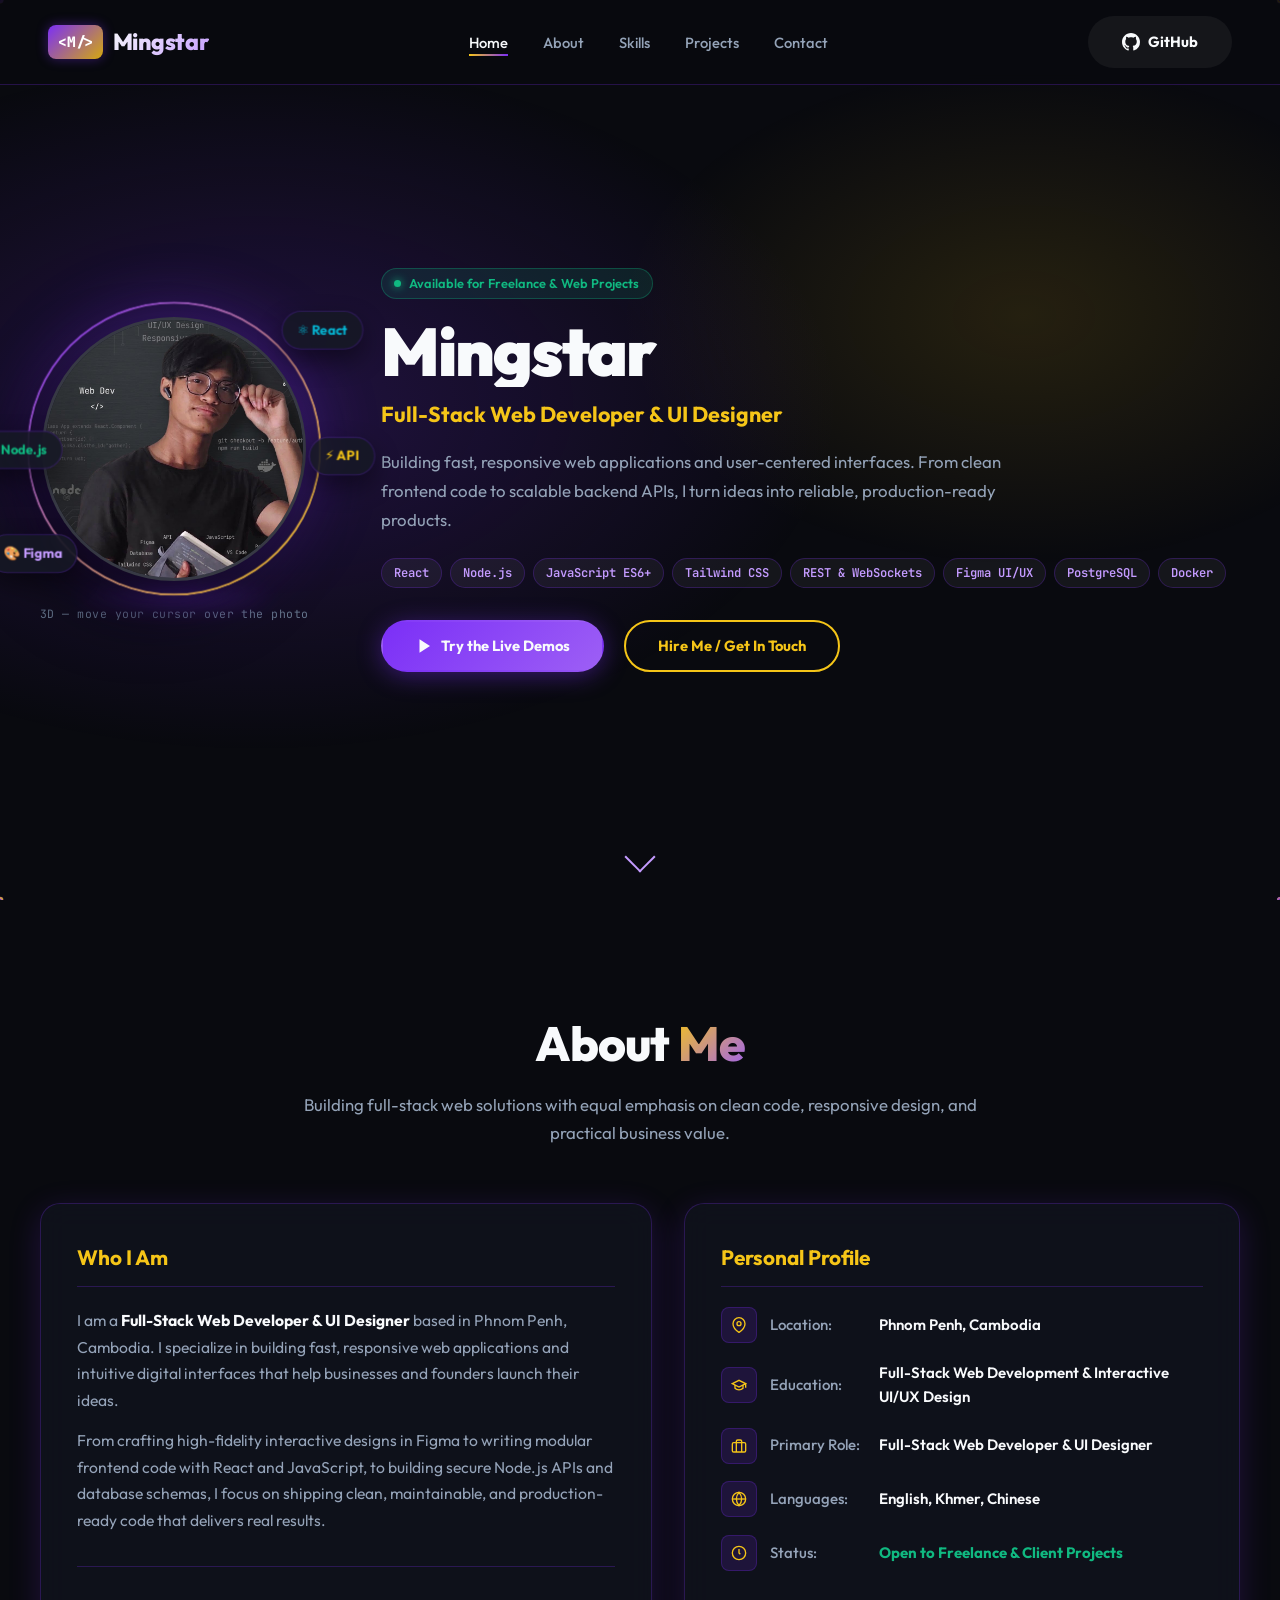
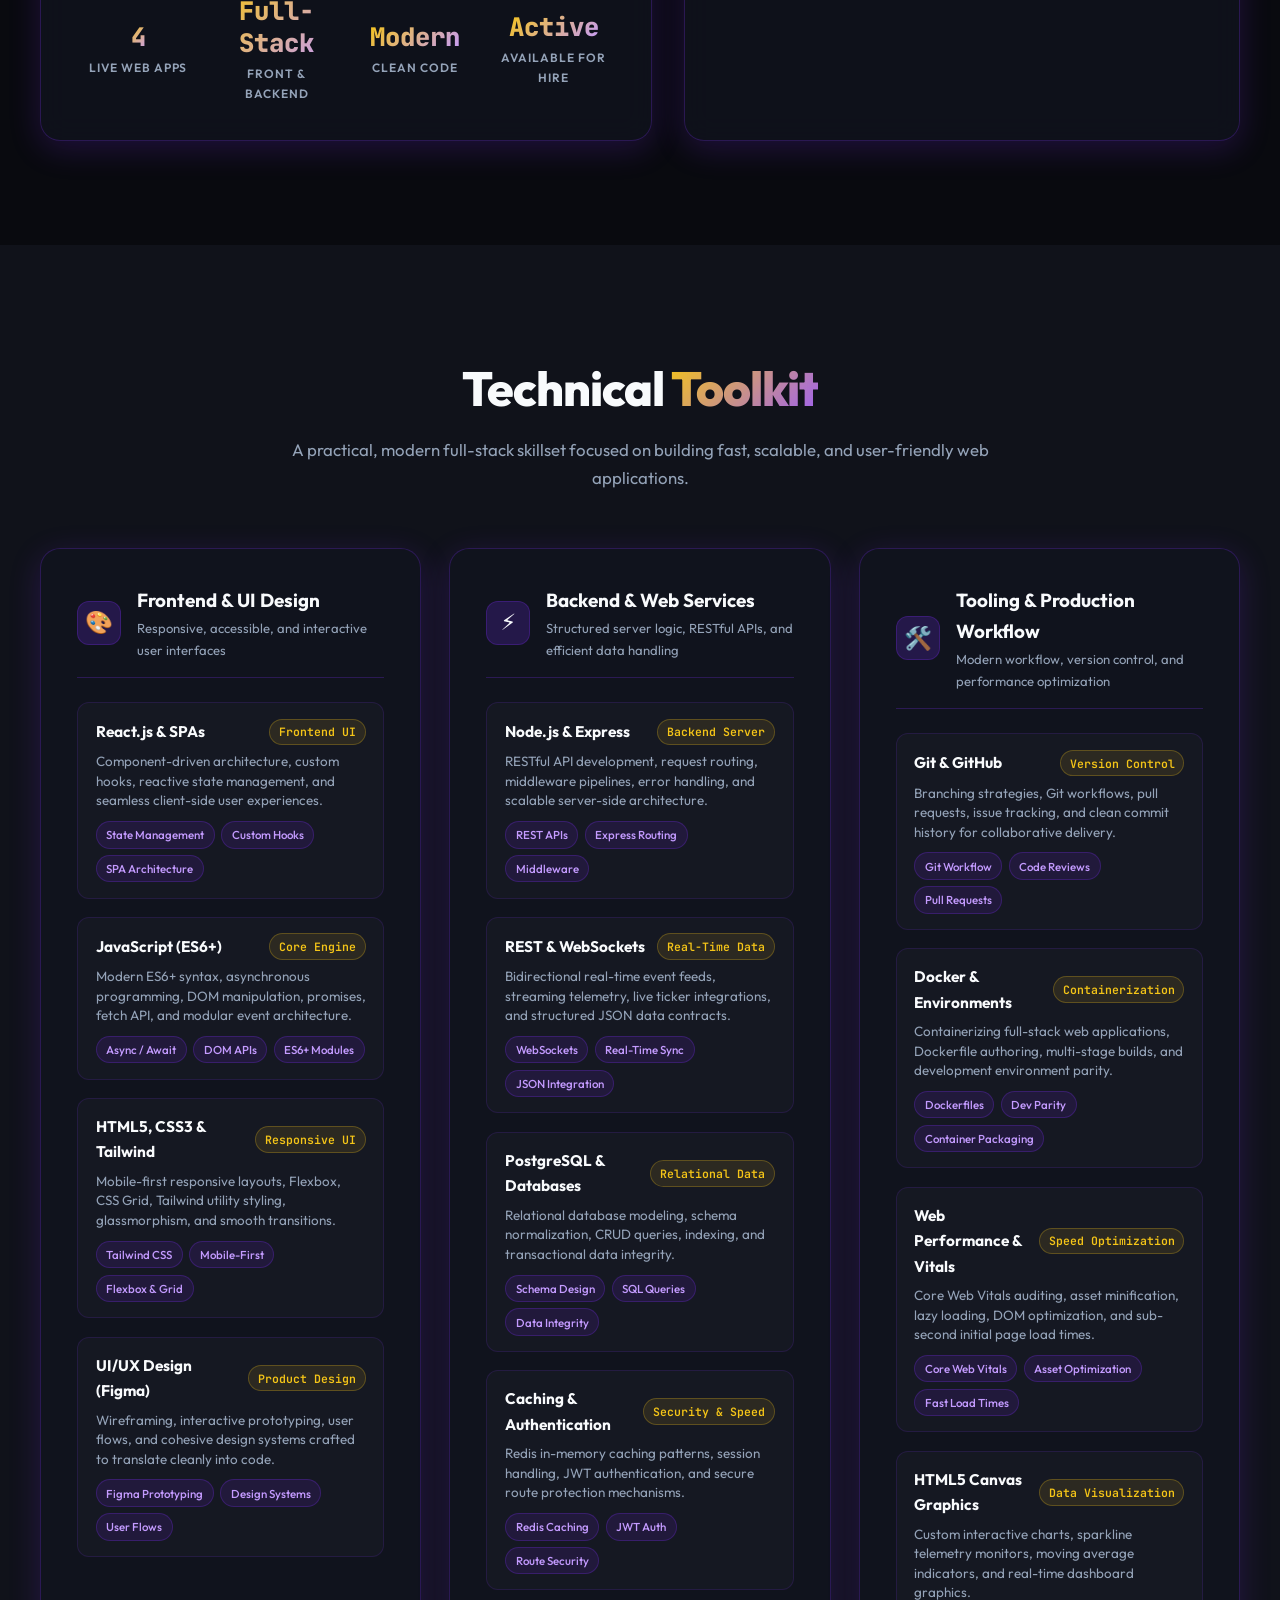
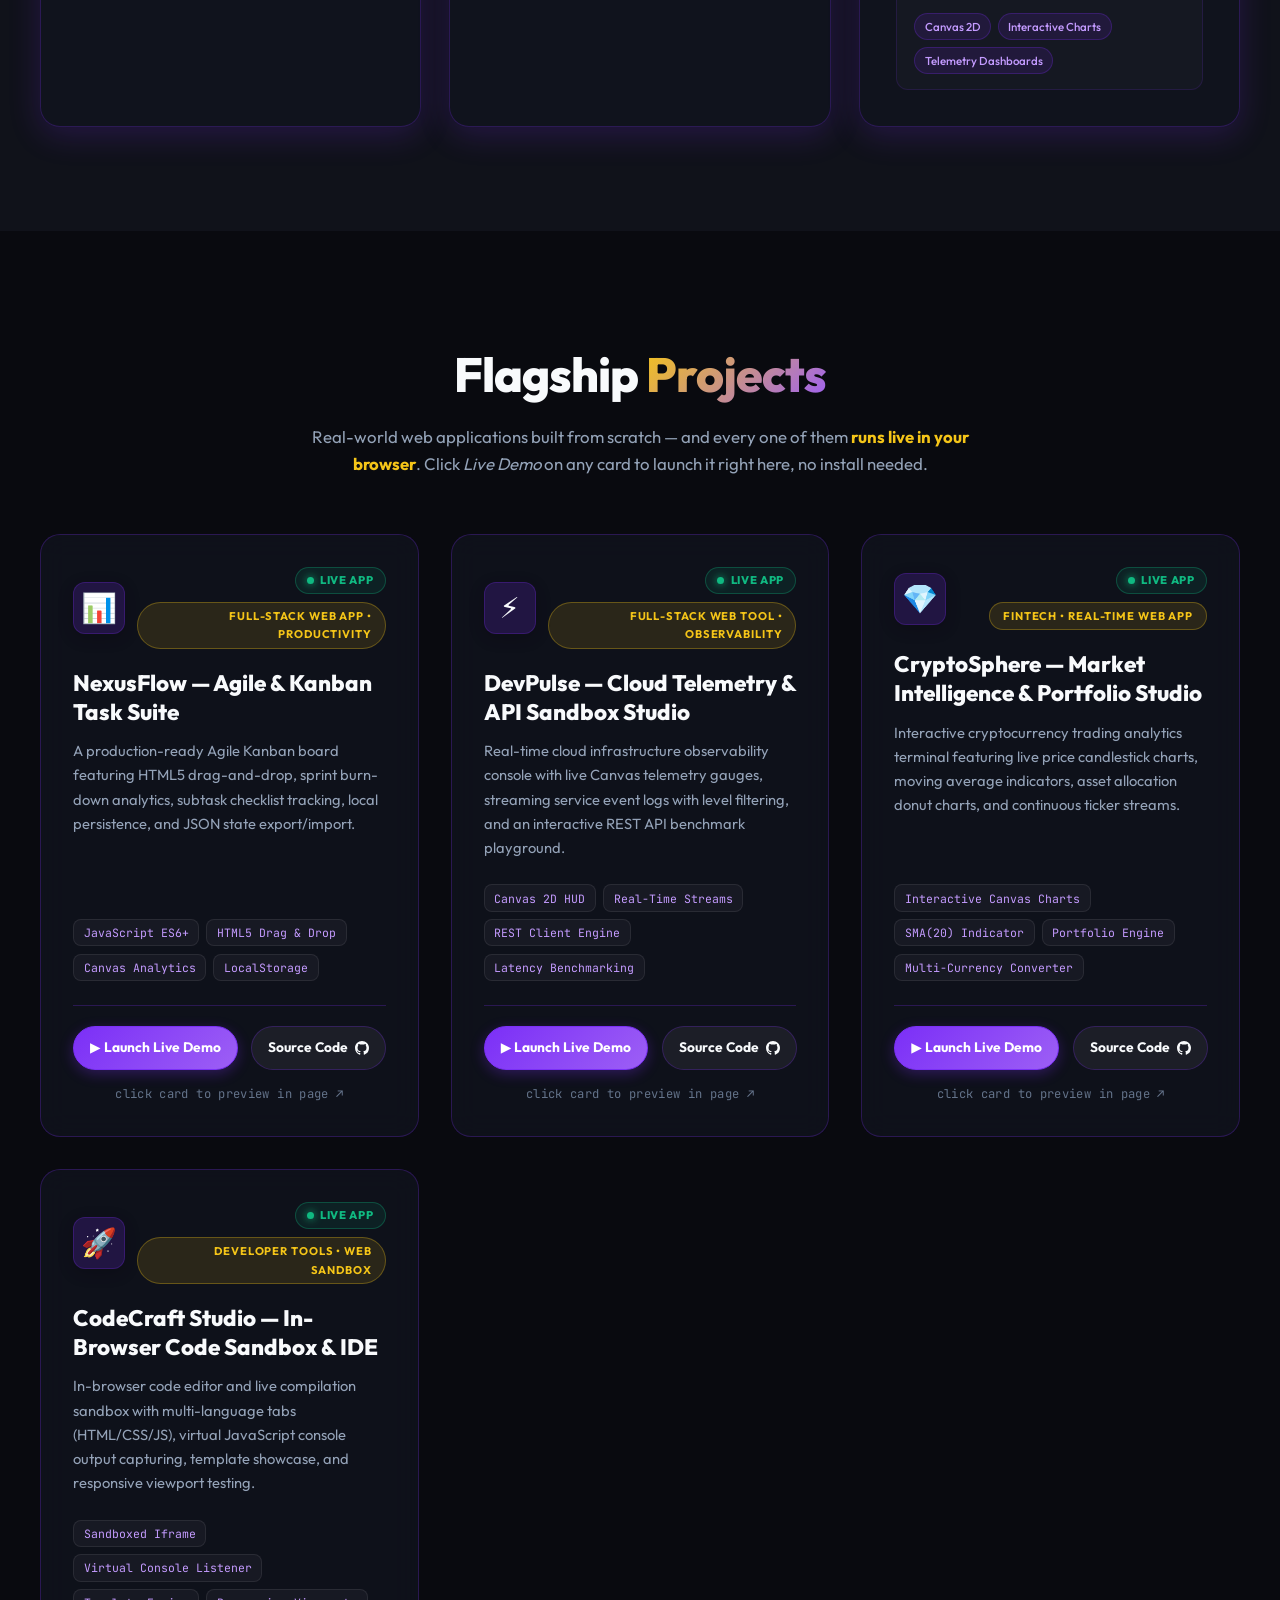
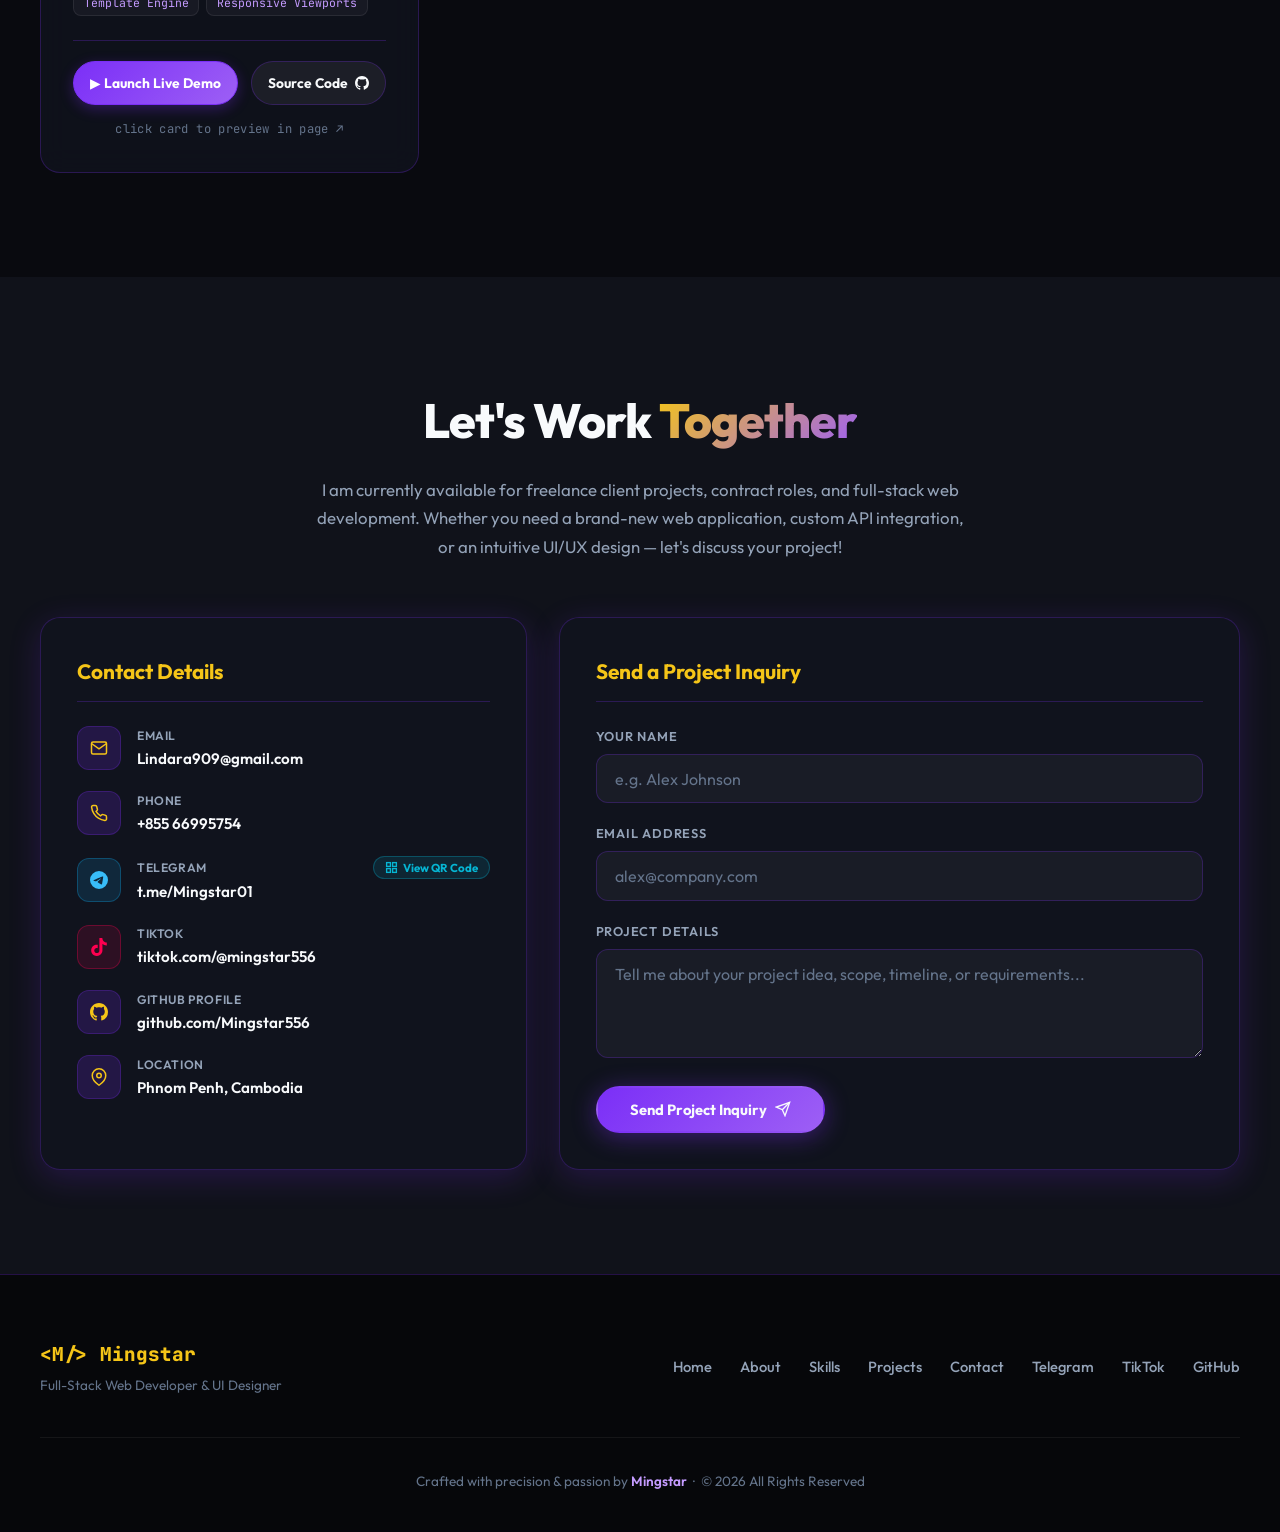
==== commit b9abbb72: "feat: fully responsive overhaul, interactive 3D profile, and in-page live demo viewer - 3D hero prof" ====
--- a/index.html
+++ b/index.html
@@ -2,21 +2,27 @@
 <html lang="en">
 <head>
   <meta charset="UTF-8" />
-  <meta name="viewport" content="width=device-width, initial-scale=1.0" />
+  <meta name="viewport" content="width=device-width, initial-scale=1.0, viewport-fit=cover" />
   <title>Mingstar — Full-Stack Web Developer &amp; UI Designer</title>
-  <meta name="description" content="Portfolio of Mingstar — Full-Stack Web Developer and UI Designer building high-performance web applications, responsive interfaces, and scalable backend integrations." />
+  <meta name="description" content="Portfolio of Mingstar — Full-Stack Web Developer and UI Designer. Try 4 live web apps in your browser: an Agile Kanban suite, a cloud telemetry console, a crypto terminal, and an in-browser IDE." />
+  <meta name="theme-color" content="#090a0f" />
+  <meta property="og:type" content="website" />
+  <meta property="og:title" content="Mingstar — Full-Stack Web Developer &amp; UI Designer" />
+  <meta property="og:description" content="Full-stack web apps you can try live in your browser. Fast, responsive, production-ready." />
+  <meta property="og:image" content="profile.jpg" />
+  <link rel="icon" href="data:image/svg+xml,%3Csvg xmlns='http://www.w3.org/2000/svg' viewBox='0 0 64 64'%3E%3Cdefs%3E%3ClinearGradient id='g' x1='0' y1='0' x2='1' y2='1'%3E%3Cstop offset='0' stop-color='%237b2ff7'/%3E%3Cstop offset='1' stop-color='%23f5c518'/%3E%3C/linearGradient%3E%3C/defs%3E%3Crect width='64' height='64' rx='14' fill='url(%23g)'/%3E%3Ctext x='32' y='43' font-family='monospace' font-size='26' font-weight='bold' text-anchor='middle' fill='white'%3E%3CM%3E%3C/text%3E%3C/svg%3E" />
   <link rel="preconnect" href="https://fonts.googleapis.com" />
   <link rel="preconnect" href="https://fonts.gstatic.com" crossorigin />
   <link href="https://fonts.googleapis.com/css2?family=Outfit:wght@300;400;500;600;700;800;900&family=JetBrains+Mono:wght@400;500;600&display=swap" rel="stylesheet" />
   <link rel="stylesheet" href="style.css" />
 </head>
 <body>
-  <!-- PARTICLE BACKGROUND CANVAS -->
-  <canvas id="particles-canvas"></canvas>
+  <a class="skip-link" href="#projects">Skip to projects</a>
+  <canvas id="particles-canvas" aria-hidden="true"></canvas>
 
   <!-- NAVBAR -->
   <nav class="navbar" id="navbar">
-    <a href="#hero" class="nav-logo">
+    <a href="#hero" class="nav-logo" aria-label="Mingstar — home">
       <span class="logo-mark">&lt;M/&gt;</span>
       <span class="logo-text">Mingstar</span>
     </a>
@@ -26,27 +32,39 @@
       <li><a href="#skills" class="nav-link">Skills</a></li>
       <li><a href="#projects" class="nav-link">Projects</a></li>
       <li><a href="#contact" class="nav-link">Contact</a></li>
+      <li class="nav-cta-mobile"><a href="https://github.com/Mingstar556" target="_blank" rel="noopener noreferrer" class="btn btn-nav-github-mobile">GitHub ↗</a></li>
     </ul>
     <div class="nav-cta-wrap">
       <a href="https://github.com/Mingstar556" target="_blank" rel="noopener noreferrer" class="btn btn-nav-github">
-        <svg width="18" height="18" viewBox="0 0 24 24" fill="currentColor"><path d="M12 0C5.37 0 0 5.37 0 12c0 5.31 3.435 9.795 8.205 11.385.6.105.825-.255.825-.57 0-.285-.015-1.23-.015-2.235-3.015.555-3.795-.735-4.035-1.41-.135-.345-.72-1.41-1.23-1.695-.42-.225-1.02-.78-.015-.795.945-.015 1.62.87 1.845 1.23 1.08 1.815 2.805 1.305 3.495.99.105-.78.42-1.305.765-1.605-2.67-.3-5.46-1.335-5.46-5.925 0-1.305.465-2.385 1.23-3.225-.12-.3-.54-1.53.12-3.18 0 0 1.005-.315 3.3 1.23.96-.27 1.98-.405 3-.405s2.04.135 3 .405c2.295-1.56 3.3-1.23 3.3-1.23.66 1.65.24 2.88.12 3.18.765.84 1.23 1.905 1.23 3.225 0 4.605-2.805 5.625-5.475 5.925.435.375.81 1.095.81 2.22 0 1.605-.015 2.895-.015 3.3 0 .315.225.69.825.57A12.02 12.02 0 0024 12c0-6.63-5.37-12-12-12z"/></svg>
+        <svg width="18" height="18" viewBox="0 0 24 24" fill="currentColor" aria-hidden="true"><path d="M12 0C5.37 0 0 5.37 0 12c0 5.31 3.435 9.795 8.205 11.385.6.105.825-.255.825-.57 0-.285-.015-1.23-.015-2.235-3.015.555-3.795-.735-4.035-1.41-.135-.345-.72-1.41-1.23-1.695-.42-.225-1.02-.78-.015-.795.945-.015 1.62.87 1.845 1.23 1.08 1.815 2.805 1.305 3.495.99.105-.78.42-1.305.765-1.605-2.67-.3-5.46-1.335-5.46-5.925 0-1.305.465-2.385 1.23-3.225-.12-.3-.54-1.53.12-3.18 0 0 1.005-.315 3.3 1.23.96-.27 1.98-.405 3-.405s2.04.135 3 .405c2.295-1.56 3.3-1.23 3.3-1.23.66 1.65.24 2.88.12 3.18.765.84 1.23 1.905 1.23 3.225 0 4.605-2.805 5.625-5.475 5.925.435.375.81 1.095.81 2.22 0 1.605-.015 2.895-.015 3.3 0 .315.225.69.825.57A12.02 12.02 0 0024 12c0-6.63-5.37-12-12-12z"/></svg>
         <span>GitHub</span>
       </a>
-      <div class="hamburger" id="hamburger" aria-label="Toggle navigation">
+      <button class="hamburger" id="hamburger" aria-label="Toggle navigation" aria-expanded="false" aria-controls="navLinks">
         <span></span><span></span><span></span>
-      </div>
+      </button>
     </div>
   </nav>
 
-  <!-- HERO SECTION -->
+  <!-- HERO -->
   <section class="hero" id="hero">
     <div class="hero-content">
-      <div class="hero-avatar-wrapper">
-        <div class="avatar-ring"></div>
-        <div class="hero-avatar" id="avatarContainer">
-          <img id="avatarImg" src="profile.jpg" alt="Mingstar — Full-Stack Web Developer &amp; UI Designer" />
-        </div>
-      </div>
+      <!-- 3D INTERACTIVE PROFILE -->
+      <div class="avatar-scene" id="avatarScene" aria-label="Interactive 3D profile photo — move your cursor to tilt">
+        <div class="avatar-tilt" id="avatarTilt">
+          <div class="avatar-card">
+            <img class="avatar-photo" src="profile.jpg" alt="Mingstar — Full-Stack Web Developer &amp; UI Designer" />
+            <div class="avatar-glare" aria-hidden="true"></div>
+          </div>
+          <div class="avatar-ring" aria-hidden="true"></div>
+          <div class="avatar-shadow" aria-hidden="true"></div>
+          <div class="avatar-orb orb-1" aria-hidden="true">⚛️ React</div>
+          <div class="avatar-orb orb-2" aria-hidden="true">🟢 Node.js</div>
+          <div class="avatar-orb orb-3" aria-hidden="true">🎨 Figma</div>
+          <div class="avatar-orb orb-4" aria-hidden="true">⚡ API</div>
+        </div>
+        <span class="avatar-hint">3D — move your cursor over the photo</span>
+      </div>
+
       <div class="hero-text">
         <div class="hero-greeting-badge">
           <span class="greeting-dot"></span>
@@ -72,8 +90,8 @@
 
         <div class="hero-cta">
           <a href="#projects" class="btn btn-primary">
-            <span>Explore Featured Projects</span>
-            <svg width="18" height="18" viewBox="0 0 24 24" fill="none" stroke="currentColor" stroke-width="2"><path d="M7 17L17 7M17 7H7M17 7V17"/></svg>
+            <svg width="18" height="18" viewBox="0 0 24 24" fill="currentColor" aria-hidden="true"><polygon points="6 3 20 12 6 21 6 3"/></svg>
+            <span>Try the Live Demos</span>
           </a>
           <a href="#contact" class="btn btn-outline">
             <span>Hire Me / Get In Touch</span>
@@ -81,12 +99,12 @@
         </div>
       </div>
     </div>
-    <div class="scroll-indicator" title="Scroll down">
+    <div class="scroll-indicator" title="Scroll down" aria-hidden="true">
       <div class="scroll-arrow"></div>
     </div>
   </section>
 
-  <!-- ABOUT SECTION -->
+  <!-- ABOUT -->
   <section class="section" id="about">
     <div class="container">
       <h2 class="section-title">About <span class="highlight">Me</span></h2>
@@ -125,35 +143,35 @@
           <ul class="info-list">
             <li class="info-item">
               <span class="info-icon">
-                <svg width="16" height="16" viewBox="0 0 24 24" fill="none" stroke="currentColor" stroke-width="2"><path d="M21 10c0 7-9 13-9 13s-9-6-9-13a9 9 0 0 1 18 0z"></path><circle cx="12" cy="10" r="3"></circle></svg>
+                <svg width="16" height="16" viewBox="0 0 24 24" fill="none" stroke="currentColor" stroke-width="2" aria-hidden="true"><path d="M21 10c0 7-9 13-9 13s-9-6-9-13a9 9 0 0 1 18 0z"></path><circle cx="12" cy="10" r="3"></circle></svg>
               </span>
               <span class="info-label">Location:</span>
               <span class="info-value">Phnom Penh, Cambodia</span>
             </li>
             <li class="info-item">
               <span class="info-icon">
-                <svg width="16" height="16" viewBox="0 0 24 24" fill="none" stroke="currentColor" stroke-width="2"><path d="M22 10v6M2 10l10-5 10 5-10 5z"></path><path d="M6 12v5c3 3 9 3 12 0v-5"></path></svg>
+                <svg width="16" height="16" viewBox="0 0 24 24" fill="none" stroke="currentColor" stroke-width="2" aria-hidden="true"><path d="M22 10v6M2 10l10-5 10 5-10 5z"></path><path d="M6 12v5c3 3 9 3 12 0v-5"></path></svg>
               </span>
               <span class="info-label">Education:</span>
               <span class="info-value">Full-Stack Web Development &amp; Interactive UI/UX Design</span>
             </li>
             <li class="info-item">
               <span class="info-icon">
-                <svg width="16" height="16" viewBox="0 0 24 24" fill="none" stroke="currentColor" stroke-width="2"><rect x="2" y="7" width="20" height="14" rx="2" ry="2"></rect><path d="M16 21V5a2 2 0 0 0-2-2h-4a2 2 0 0 0-2 2v16"></path></svg>
+                <svg width="16" height="16" viewBox="0 0 24 24" fill="none" stroke="currentColor" stroke-width="2" aria-hidden="true"><rect x="2" y="7" width="20" height="14" rx="2" ry="2"></rect><path d="M16 21V5a2 2 0 0 0-2-2h-4a2 2 0 0 0-2 2v16"></path></svg>
               </span>
               <span class="info-label">Primary Role:</span>
               <span class="info-value">Full-Stack Web Developer &amp; UI Designer</span>
             </li>
             <li class="info-item">
               <span class="info-icon">
-                <svg width="16" height="16" viewBox="0 0 24 24" fill="none" stroke="currentColor" stroke-width="2"><circle cx="12" cy="12" r="10"></circle><line x1="2" y1="12" x2="22" y2="12"></line><path d="M12 2a15.3 15.3 0 0 1 4 10 15.3 15.3 0 0 1-4 10 15.3 15.3 0 0 1-4-10 15.3 15.3 0 0 1 4-10z"></path></svg>
+                <svg width="16" height="16" viewBox="0 0 24 24" fill="none" stroke="currentColor" stroke-width="2" aria-hidden="true"><circle cx="12" cy="12" r="10"></circle><line x1="2" y1="12" x2="22" y2="12"></line><path d="M12 2a15.3 15.3 0 0 1 4 10 15.3 15.3 0 0 1-4 10 15.3 15.3 0 0 1-4-10 15.3 15.3 0 0 1 4-10z"></path></svg>
               </span>
               <span class="info-label">Languages:</span>
               <span class="info-value">English, Khmer, Chinese</span>
             </li>
             <li class="info-item">
               <span class="info-icon">
-                <svg width="16" height="16" viewBox="0 0 24 24" fill="none" stroke="currentColor" stroke-width="2"><circle cx="12" cy="12" r="10"></circle><polyline points="12 6 12 12 14 14"></polyline></svg>
+                <svg width="16" height="16" viewBox="0 0 24 24" fill="none" stroke="currentColor" stroke-width="2" aria-hidden="true"><circle cx="12" cy="12" r="10"></circle><polyline points="12 6 12 12 14 14"></polyline></svg>
               </span>
               <span class="info-label">Status:</span>
               <span class="info-value status-available">Open to Freelance &amp; Client Projects</span>
@@ -164,17 +182,17 @@
     </div>
   </section>
 
-  <!-- SKILLS SECTION -->
+  <!-- SKILLS -->
   <section class="section section-dark" id="skills">
     <div class="container">
       <h2 class="section-title">Technical <span class="highlight">Toolkit</span></h2>
       <p class="section-subtitle">A practical, modern full-stack skillset focused on building fast, scalable, and user-friendly web applications.</p>
-      
+
       <div class="skills-categories-grid">
         <!-- CATEGORY 1: FRONTEND & UI DESIGN -->
         <div class="glass-card skill-cat-card">
           <div class="cat-header">
-            <div class="cat-icon-badge">🎨</div>
+            <div class="cat-icon-badge" aria-hidden="true">🎨</div>
             <div>
               <h3>Frontend &amp; UI Design</h3>
               <p>Responsive, accessible, and interactive user interfaces</p>
@@ -238,7 +256,7 @@
         <!-- CATEGORY 2: BACKEND & WEB SERVICES -->
         <div class="glass-card skill-cat-card">
           <div class="cat-header">
-            <div class="cat-icon-badge">⚡</div>
+            <div class="cat-icon-badge" aria-hidden="true">⚡</div>
             <div>
               <h3>Backend &amp; Web Services</h3>
               <p>Structured server logic, RESTful APIs, and efficient data handling</p>
@@ -302,7 +320,7 @@
         <!-- CATEGORY 3: TOOLING & PRODUCTION WORKFLOW -->
         <div class="glass-card skill-cat-card">
           <div class="cat-header">
-            <div class="cat-icon-badge">🛠️</div>
+            <div class="cat-icon-badge" aria-hidden="true">🛠️</div>
             <div>
               <h3>Tooling &amp; Production Workflow</h3>
               <p>Modern workflow, version control, and performance optimization</p>
@@ -366,30 +384,32 @@
     </div>
   </section>
 
-  <!-- PROJECTS SECTION -->
+  <!-- PROJECTS -->
   <section class="section" id="projects">
     <div class="container">
       <h2 class="section-title">Flagship <span class="highlight">Projects</span></h2>
-      <p class="section-subtitle">Real-world web applications built from scratch to showcase full-stack development, responsive UI design, and real-time data handling.</p>
-      
+      <p class="section-subtitle">
+        Real-world web applications built from scratch — and every one of them <strong>runs live in your browser</strong>. Click <em>Live Demo</em> on any card to launch it right here, no install needed.
+      </p>
+
       <div class="projects-grid" id="projectsGrid">
-        <!-- Rendered dynamically via app.js with live demo links, github links, and case study modals -->
+        <!-- Rendered dynamically via app.js: live demo launcher, in-page preview, GitHub source, case study -->
       </div>
     </div>
   </section>
 
-  <!-- CONTACT SECTION -->
+  <!-- CONTACT -->
   <section class="section section-dark" id="contact">
     <div class="container">
       <h2 class="section-title">Let's Work <span class="highlight">Together</span></h2>
       <p class="contact-intro">I am currently available for freelance client projects, contract roles, and full-stack web development. Whether you need a brand-new web application, custom API integration, or an intuitive UI/UX design — let's discuss your project!</p>
-      
+
       <div class="contact-grid">
         <div class="glass-card contact-info">
           <h3>Contact Details</h3>
           <ul class="contact-list">
             <li class="contact-item">
-              <span class="contact-icon">
+              <span class="contact-icon" aria-hidden="true">
                 <svg width="18" height="18" viewBox="0 0 24 24" fill="none" stroke="currentColor" stroke-width="2"><path d="M4 4h16c1.1 0 2 .9 2 2v12c0 1.1-.9 2-2 2H4c-1.1 0-2-.9-2-2V6c0-1.1.9-2 2-2z"></path><polyline points="22,6 12,13 2,6"></polyline></svg>
               </span>
               <div>
@@ -398,7 +418,7 @@
               </div>
             </li>
             <li class="contact-item">
-              <span class="contact-icon">
+              <span class="contact-icon" aria-hidden="true">
                 <svg width="18" height="18" viewBox="0 0 24 24" fill="none" stroke="currentColor" stroke-width="2"><path d="M22 16.92v3a2 2 0 0 1-2.18 2 19.79 19.79 0 0 1-8.63-3.07 19.5 19.5 0 0 1-6-6 19.79 19.79 0 0 1-3.07-8.67A2 2 0 0 1 4.11 2h3a2 2 0 0 1 2 1.72 12.84 12.84 0 0 0 .7 2.81 2 2 0 0 1-.45 2.11L8.09 9.91a16 16 0 0 0 6 6l1.27-1.27a2 2 0 0 1 2.11-.45 12.84 12.84 0 0 0 2.81.7A2 2 0 0 1 22 16.92z"></path></svg>
               </span>
               <div>
@@ -407,14 +427,14 @@
               </div>
             </li>
             <li class="contact-item">
-              <span class="contact-icon contact-icon-telegram">
+              <span class="contact-icon contact-icon-telegram" aria-hidden="true">
                 <svg width="18" height="18" viewBox="0 0 24 24" fill="currentColor"><path d="M11.944 0A12 12 0 0 0 0 12a12 12 0 0 0 12 12 12 12 0 0 0 12-12A12 12 0 0 0 12 0a12 12 0 0 0-.056 0zm4.962 7.224c.1-.002.321.023.465.14a.506.506 0 0 1 .171.325c.016.093.036.306.02.472-.18 1.898-.962 6.502-1.36 8.627-.168.9-.499 1.201-.82 1.23-.696.065-1.225-.46-1.9-.902-1.056-.693-1.653-1.124-2.678-1.8-1.185-.78-.417-1.21.258-1.91.177-.184 3.247-2.977 3.307-3.23.007-.032.014-.15-.056-.212s-.174-.041-.249-.024c-.106.024-1.793 1.14-5.061 3.345-.48.33-.913.49-1.302.48-.428-.008-1.252-.241-1.865-.44-.752-.245-1.349-.374-1.297-.789.027-.216.325-.437.893-.663 3.498-1.524 5.83-2.529 6.998-3.014 3.332-1.386 4.025-1.627 4.476-1.635z"/></svg>
               </span>
               <div class="contact-info-block">
                 <div class="contact-header-line">
                   <span class="contact-type">Telegram</span>
                   <button type="button" class="btn-qr-pill" id="btnViewTelegramQR" title="Scan or view Telegram QR code">
-                    <svg width="13" height="13" viewBox="0 0 24 24" fill="none" stroke="currentColor" stroke-width="2.5"><rect x="3" y="3" width="7" height="7"></rect><rect x="14" y="3" width="7" height="7"></rect><rect x="14" y="14" width="7" height="7"></rect><rect x="3" y="14" width="7" height="7"></rect></svg>
+                    <svg width="13" height="13" viewBox="0 0 24 24" fill="none" stroke="currentColor" stroke-width="2.5" aria-hidden="true"><rect x="3" y="3" width="7" height="7"></rect><rect x="14" y="3" width="7" height="7"></rect><rect x="14" y="14" width="7" height="7"></rect><rect x="3" y="14" width="7" height="7"></rect></svg>
                     <span>View QR Code</span>
                   </button>
                 </div>
@@ -422,7 +442,7 @@
               </div>
             </li>
             <li class="contact-item">
-              <span class="contact-icon contact-icon-tiktok">
+              <span class="contact-icon contact-icon-tiktok" aria-hidden="true">
                 <svg width="18" height="18" viewBox="0 0 24 24" fill="currentColor"><path d="M12.525.02c1.31-.02 2.61-.01 3.91-.02.08 1.53.63 3.09 1.75 4.17 1.12 1.11 2.7 1.62 4.24 1.79v4.03c-1.44-.05-2.89-.35-4.2-.97-.57-.26-1.1-.59-1.62-.93-.01 2.92.01 5.84-.02 8.75-.08 1.4-.54 2.79-1.35 3.94-1.31 1.92-3.58 3.17-5.91 3.21-1.43.08-2.86-.31-4.08-1.03-2.02-1.19-3.44-3.37-3.65-5.71-.02-.5-.03-1-.01-1.49.18-1.9 1.12-3.72 2.58-4.96 1.66-1.44 3.98-2.13 6.15-1.72.02 1.48-.04 2.96-.04 4.44-.99-.32-2.15-.23-3.02.37-.63.41-1.11 1.04-1.36 1.75-.21.51-.24 1.07-.14 1.61.24 1.64 1.82 3.02 3.5 2.87 1.12-.01 2.19-.66 2.77-1.61.19-.33.4-.67.41-1.06.1-1.79.06-3.57.07-5.36.01-4.03-.01-8.05.02-12.07z"/></svg>
               </span>
               <div>
@@ -431,7 +451,7 @@
               </div>
             </li>
             <li class="contact-item">
-              <span class="contact-icon">
+              <span class="contact-icon" aria-hidden="true">
                 <svg width="18" height="18" viewBox="0 0 24 24" fill="currentColor"><path d="M12 0C5.37 0 0 5.37 0 12c0 5.31 3.435 9.795 8.205 11.385.6.105.825-.255.825-.57 0-.285-.015-1.23-.015-2.235-3.015.555-3.795-.735-4.035-1.41-.135-.345-.72-1.41-1.23-1.695-.42-.225-1.02-.78-.015-.795.945-.015 1.62.87 1.845 1.23 1.08 1.815 2.805 1.305 3.495.99.105-.78.42-1.305.765-1.605-2.67-.3-5.46-1.335-5.46-5.925 0-1.305.465-2.385 1.23-3.225-.12-.3-.54-1.53.12-3.18 0 0 1.005-.315 3.3 1.23.96-.27 1.98-.405 3-.405s2.04.135 3 .405c2.295-1.56 3.3-1.23 3.3-1.23.66 1.65.24 2.88.12 3.18.765.84 1.23 1.905 1.23 3.225 0 4.605-2.805 5.625-5.475 5.925.435.375.81 1.095.81 2.22 0 1.605-.015 2.895-.015 3.3 0 .315.225.69.825.57A12.02 12.02 0 0024 12c0-6.63-5.37-12-12-12z"/></svg>
               </span>
               <div>
@@ -440,7 +460,7 @@
               </div>
             </li>
             <li class="contact-item">
-              <span class="contact-icon">
+              <span class="contact-icon" aria-hidden="true">
                 <svg width="18" height="18" viewBox="0 0 24 24" fill="none" stroke="currentColor" stroke-width="2"><path d="M21 10c0 7-9 13-9 13s-9-6-9-13a9 9 0 0 1 18 0z"></path><circle cx="12" cy="10" r="3"></circle></svg>
               </span>
               <div>
@@ -468,7 +488,7 @@
             </div>
             <button type="submit" class="btn btn-primary" id="btnSubmitContact">
               <span>Send Project Inquiry</span>
-              <svg width="16" height="16" viewBox="0 0 24 24" fill="none" stroke="currentColor" stroke-width="2"><line x1="22" y1="2" x2="11" y2="13"></line><polygon points="22 2 15 22 11 13 2 9 22 2"></polygon></svg>
+              <svg width="16" height="16" viewBox="0 0 24 24" fill="none" stroke="currentColor" stroke-width="2" aria-hidden="true"><line x1="22" y1="2" x2="11" y2="13"></line><polygon points="22 2 15 22 11 13 2 9 22 2"></polygon></svg>
             </button>
           </form>
           <div class="form-success" id="formSuccess" style="display:none;">
@@ -502,16 +522,44 @@
     </div>
   </footer>
 
-  <!-- VIEW PROJECT CASE STUDY MODAL -->
-  <div class="modal-overlay" id="projectModal">
-    <div class="modal-box glass-card">
-      <button class="modal-close" id="modalClose" aria-label="Close modal">&times;</button>
-      <div id="modalContent"></div>
+  <!-- LIVE DEMO VIEWER MODAL (in-page preview + case study) -->
+  <div class="modal-overlay" id="demoModal" role="dialog" aria-modal="true" aria-label="Project live demo viewer">
+    <div class="modal-box modal-box-demo glass-card">
+      <button class="modal-close" id="demoModalClose" aria-label="Close demo viewer">&times;</button>
+      <div class="demo-modal-head">
+        <span class="demo-modal-emoji" id="demoEmoji">🚀</span>
+        <div class="demo-modal-titles">
+          <h3 class="demo-modal-title" id="demoTitle">Project</h3>
+          <span class="demo-modal-tag" id="demoTag">Live Web App</span>
+        </div>
+        <div class="demo-tabs" role="tablist" aria-label="Demo viewer tabs">
+          <button class="demo-tab active" id="tabPreview" role="tab" aria-selected="true">▶ Live Preview</button>
+          <button class="demo-tab" id="tabCase" role="tab" aria-selected="false">📋 Case Study</button>
+        </div>
+      </div>
+
+      <div class="demo-pane" id="panePreview" role="tabpanel">
+        <div class="demo-toolbar">
+          <div class="device-toggle" role="group" aria-label="Preview device width">
+            <button class="device-btn active" data-w="full">🖥️ Desktop</button>
+            <button class="device-btn" data-w="820">📱 Tablet</button>
+            <button class="device-btn" data-w="390">📞 Mobile</button>
+          </div>
+          <a class="demo-newtab" id="demoOpenTab" href="#" target="_blank" rel="noopener noreferrer">Open in New Tab ↗</a>
+        </div>
+        <div class="demo-viewport" id="demoViewport">
+          <iframe id="demoFrame" class="demo-frame" title="Live application preview" loading="lazy"></iframe>
+        </div>
+      </div>
+
+      <div class="demo-pane" id="paneCase" role="tabpanel" hidden>
+        <div id="demoCaseContent"></div>
+      </div>
     </div>
   </div>
 
   <!-- TELEGRAM QR CODE MODAL -->
-  <div class="modal-overlay" id="telegramQRModal">
+  <div class="modal-overlay" id="telegramQRModal" role="dialog" aria-modal="true" aria-label="Telegram QR code">
     <div class="modal-box modal-box-sm glass-card qr-modal-box">
       <button class="modal-close" id="qrModalClose" aria-label="Close QR modal">&times;</button>
       <div class="qr-modal-content">
@@ -526,7 +574,7 @@
         <div class="qr-footer-actions">
           <a href="https://t.me/Mingstar01" target="_blank" rel="noopener noreferrer" class="btn btn-primary btn-sm">
             <span>Open in Telegram (@Mingstar01)</span>
-            <svg width="15" height="15" viewBox="0 0 24 24" fill="none" stroke="currentColor" stroke-width="2.5"><path d="M18 13v6a2 2 0 0 1-2 2H5a2 2 0 0 1-2-2V8a2 2 0 0 1 2-2h6"></path><polyline points="15 3 21 3 21 9"></polyline><line x1="10" y1="14" x2="21" y2="3"></line></svg>
+            <svg width="15" height="15" viewBox="0 0 24 24" fill="none" stroke="currentColor" stroke-width="2.5" aria-hidden="true"><path d="M18 13v6a2 2 0 0 1-2 2H5a2 2 0 0 1-2-2V8a2 2 0 0 1 2-2h6"></path><polyline points="15 3 21 3 21 9"></polyline><line x1="10" y1="14" x2="21" y2="3"></line></svg>
           </a>
         </div>
       </div>
--- a/style.css
+++ b/style.css
@@ -1,5 +1,6 @@
 /* =====================================================
    PORTFOLIO — MINGSTAR (BLACK × PURPLE × GOLD THEME)
+   Fully responsive · 3D interactive profile · Live demo viewer
    ===================================================== */
 
 /* --- DESIGN TOKENS --- */
@@ -32,6 +33,7 @@
   --transition:   0.3s cubic-bezier(0.4, 0, 0.2, 1);
   --font-main:    'Outfit', system-ui, sans-serif;
   --font-mono:    'JetBrains Mono', monospace;
+  --nav-h:        72px;
 }
 
 /* --- RESET & GLOBAL --- */
@@ -44,10 +46,31 @@
   overflow-x: hidden;
   line-height: 1.65;
   position: relative;
+  -webkit-font-smoothing: antialiased;
 }
 a { color: inherit; text-decoration: none; }
 ul { list-style: none; }
 img { max-width: 100%; display: block; }
+::selection { background: rgba(123, 47, 247, 0.55); color: #fff; }
+
+:focus-visible {
+  outline: 2px solid var(--gold);
+  outline-offset: 3px;
+  border-radius: 4px;
+}
+
+.skip-link {
+  position: fixed;
+  top: -60px; left: 1rem;
+  z-index: 300;
+  background: var(--purple);
+  color: #fff;
+  padding: 0.6rem 1.2rem;
+  border-radius: var(--radius-md);
+  font-weight: 700;
+  transition: top var(--transition);
+}
+.skip-link:focus { top: 1rem; }
 
 /* --- PARTICLE CANVAS --- */
 #particles-canvas {
@@ -67,9 +90,11 @@
   display: flex;
   align-items: center;
   justify-content: space-between;
+  gap: 1rem;
   padding: 1rem 3rem;
   background: rgba(9, 10, 15, 0.85);
   backdrop-filter: blur(16px);
+  -webkit-backdrop-filter: blur(16px);
   border-bottom: 1px solid var(--glass-border);
   transition: var(--transition);
 }
@@ -84,6 +109,7 @@
   align-items: center;
   gap: 0.6rem;
   cursor: pointer;
+  flex-shrink: 0;
 }
 .logo-mark {
   font-family: var(--font-mono);
@@ -101,6 +127,7 @@
   letter-spacing: -0.02em;
   background: linear-gradient(135deg, var(--white), var(--purple-light));
   -webkit-background-clip: text;
+  background-clip: text;
   -webkit-text-fill-color: transparent;
 }
 
@@ -115,6 +142,7 @@
   color: var(--muted);
   position: relative;
   transition: color var(--transition);
+  white-space: nowrap;
 }
 .nav-link::after {
   content: '';
@@ -144,6 +172,7 @@
   font-weight: 600;
   color: var(--white);
   transition: var(--transition);
+  white-space: nowrap;
 }
 .btn-nav-github:hover {
   background: var(--purple);
@@ -151,9 +180,30 @@
   box-shadow: 0 0 16px rgba(123, 47, 247, 0.5);
   transform: translateY(-1px);
 }
-
-.hamburger { display: none; flex-direction: column; gap: 5px; cursor: pointer; }
-.hamburger span { display: block; width: 24px; height: 2px; background: var(--white); border-radius: 2px; transition: var(--transition); }
+.nav-cta-mobile { display: none; }
+
+/* Hamburger (styled as button) */
+.hamburger {
+  display: none;
+  flex-direction: column;
+  justify-content: center;
+  gap: 5px;
+  cursor: pointer;
+  background: none;
+  border: 0;
+  padding: 8px;
+  border-radius: var(--radius-sm);
+}
+.hamburger span {
+  display: block;
+  width: 24px; height: 2px;
+  background: var(--white);
+  border-radius: 2px;
+  transition: var(--transition);
+}
+.hamburger[aria-expanded="true"] span:nth-child(1) { transform: translateY(7px) rotate(45deg); }
+.hamburger[aria-expanded="true"] span:nth-child(2) { opacity: 0; }
+.hamburger[aria-expanded="true"] span:nth-child(3) { transform: translateY(-7px) rotate(-45deg); }
 
 /* =====================================================
    HERO
@@ -161,11 +211,12 @@
 .hero {
   position: relative;
   min-height: 100vh;
+  min-height: 100svh;
   display: flex;
   flex-direction: column;
   align-items: center;
   justify-content: center;
-  padding: 8rem 2rem 5rem;
+  padding: calc(var(--nav-h) + 3rem) 2rem 5rem;
   z-index: 1;
   overflow: hidden;
 }
@@ -188,45 +239,136 @@
   animation: fadeUp 0.9s ease both;
 }
 
-.hero-avatar-wrapper {
+/* =====================================================
+   3D INTERACTIVE PROFILE SCENE
+   ===================================================== */
+.avatar-scene {
   position: relative;
   flex-shrink: 0;
-}
-.avatar-ring {
+  display: flex;
+  flex-direction: column;
+  align-items: center;
+  gap: 1.4rem;
+  perspective: 1100px;
+  /* cursor-driven glare position */
+  --gx: 50%;
+  --gy: 35%;
+}
+.avatar-tilt {
+  position: relative;
+  width: 264px;
+  height: 264px;
+  transform-style: preserve-3d;
+  transition: transform 0.3s cubic-bezier(0.2, 0.8, 0.3, 1);
+  will-change: transform;
+  animation: floatIdle 6s ease-in-out infinite;
+}
+.avatar-scene.is-tilting .avatar-tilt { animation-play-state: paused; }
+
+.avatar-card {
   position: absolute;
-  inset: -10px;
+  inset: 0;
   border-radius: 50%;
-  border: 2.5px solid transparent;
-  background: linear-gradient(135deg, var(--purple), var(--gold)) border-box;
-  -mask: linear-gradient(#fff 0 0) padding-box, linear-gradient(#fff 0 0);
-  -webkit-mask-composite: destination-out;
-  mask-composite: exclude;
-  animation: spinRing 8s linear infinite;
-  box-shadow: 0 0 30px rgba(123, 47, 247, 0.35);
-}
-@keyframes spinRing { to { transform: rotate(360deg); } }
-
-.hero-avatar {
-  width: 220px;
-  height: 220px;
-  border-radius: 50%;
+  overflow: hidden;
+  border: 3px solid rgba(255, 255, 255, 0.14);
   background: var(--black3);
-  position: relative;
-  overflow: hidden;
-  box-shadow: 0 0 50px rgba(123, 47, 247, 0.4);
-  border: 3px solid rgba(255, 255, 255, 0.1);
-}
-.hero-avatar img {
+  transform: translateZ(0);
+  box-shadow:
+    -24px 34px 60px rgba(0, 0, 0, 0.55),
+    0 0 70px rgba(123, 47, 247, 0.38);
+}
+.avatar-photo {
   width: 100%;
   height: 100%;
   object-fit: cover;
   object-position: center top;
+  transform: translateZ(34px) scale(1.08);
+}
+/* Cursor-following sheen */
+.avatar-glare {
+  position: absolute;
+  inset: -20%;
+  background: radial-gradient(circle at var(--gx) var(--gy), rgba(255, 255, 255, 0.32) 0%, rgba(255, 255, 255, 0.06) 32%, transparent 60%);
+  mix-blend-mode: soft-light;
+  opacity: 0;
+  transition: opacity 0.35s ease;
+  pointer-events: none;
+}
+.avatar-scene:hover .avatar-glare { opacity: 1; }
+
+/* Orbiting gradient ring */
+.avatar-ring {
+  position: absolute;
+  inset: -12px;
   border-radius: 50%;
-  transition: transform 0.4s ease;
-}
-.hero-avatar:hover img { transform: scale(1.05); }
-
-.hero-text { flex: 1; }
+  border: 2.5px solid transparent;
+  background: linear-gradient(135deg, var(--purple), var(--gold)) border-box;
+  -webkit-mask: linear-gradient(#fff 0 0) padding-box, linear-gradient(#fff 0 0);
+  mask: linear-gradient(#fff 0 0) padding-box, linear-gradient(#fff 0 0);
+  -webkit-mask-composite: destination-out;
+  mask-composite: exclude;
+  animation: spinRing 8s linear infinite;
+  transform: translateZ(24px);
+  box-shadow: 0 0 34px rgba(123, 47, 247, 0.4);
+  pointer-events: none;
+}
+@keyframes spinRing { to { transform: translateZ(24px) rotate(360deg); } }
+
+/* Floating depth orbs */
+.avatar-orb {
+  position: absolute;
+  padding: 0.42rem 0.85rem;
+  border-radius: var(--radius-full);
+  background: rgba(22, 25, 37, 0.88);
+  border: 1px solid var(--glass-border);
+  font-size: 0.78rem;
+  font-weight: 700;
+  letter-spacing: 0.01em;
+  white-space: nowrap;
+  backdrop-filter: blur(6px);
+  -webkit-backdrop-filter: blur(6px);
+  box-shadow: 0 10px 24px rgba(0, 0, 0, 0.45);
+  pointer-events: none;
+}
+.orb-1 { top: 2%;   right: -44px; transform: translateZ(78px); color: var(--cyan);      animation: orbBob 5.2s ease-in-out infinite; }
+.orb-2 { top: 44%;  left: -64px;  transform: translateZ(64px); color: var(--emerald);   animation: orbBob 6.1s ease-in-out infinite 0.6s; }
+.orb-3 { bottom: 6%; left: -40px;  transform: translateZ(86px); color: var(--purple-light); animation: orbBob 5.6s ease-in-out infinite 1.1s; }
+.orb-4 { bottom: 40%; right: -56px; transform: translateZ(72px); color: var(--gold);    animation: orbBob 6.6s ease-in-out infinite 0.3s; }
+@keyframes orbBob {
+  0%, 100% { translate: 0 0; }
+  50%      { translate: 0 -9px; }
+}
+
+/* Ground shadow beneath the floating card */
+.avatar-shadow {
+  position: absolute;
+  left: 6%; right: 6%; bottom: -40px;
+  height: 34px;
+  border-radius: 50%;
+  background: radial-gradient(ellipse at center, rgba(123, 47, 247, 0.45), transparent 68%);
+  filter: blur(10px);
+  transform: translateZ(-60px);
+  pointer-events: none;
+}
+
+.avatar-hint {
+  font-family: var(--font-mono);
+  font-size: 0.72rem;
+  color: var(--dark-muted);
+  letter-spacing: 0.04em;
+  animation: hintPulse 3s ease-in-out infinite;
+}
+@keyframes hintPulse {
+  0%, 100% { opacity: 0.55; }
+  50%      { opacity: 1; }
+}
+/* Idle float of the whole card */
+@keyframes floatIdle {
+  0%, 100% { transform: translateY(0) rotateX(0deg) rotateY(0deg); }
+  50%      { transform: translateY(-12px) rotateX(2deg) rotateY(-3deg); }
+}
+
+.hero-text { flex: 1; min-width: 0; }
 .hero-greeting-badge {
   display: inline-flex;
   align-items: center;
@@ -255,6 +397,7 @@
   letter-spacing: -0.03em;
   background: linear-gradient(135deg, var(--white) 35%, var(--purple-light) 100%);
   -webkit-background-clip: text;
+  background-clip: text;
   -webkit-text-fill-color: transparent;
   margin-bottom: 0.6rem;
 }
@@ -329,6 +472,7 @@
 .btn {
   display: inline-flex;
   align-items: center;
+  justify-content: center;
   gap: 0.5rem;
   padding: 0.75rem 2rem;
   border-radius: var(--radius-full);
@@ -360,6 +504,7 @@
   transform: translateY(-2px);
   box-shadow: var(--shadow-gold);
 }
+.btn-sm { padding: 0.55rem 1.2rem; font-size: 0.84rem; }
 
 /* =====================================================
    SECTIONS
@@ -381,6 +526,7 @@
 .highlight {
   background: linear-gradient(135deg, var(--gold), var(--purple-mid));
   -webkit-background-clip: text;
+  background-clip: text;
   -webkit-text-fill-color: transparent;
 }
 .section-subtitle {
@@ -388,10 +534,11 @@
   color: var(--muted);
   margin-bottom: 3.5rem;
   font-size: 1.05rem;
-  max-width: 680px;
+  max-width: 720px;
   margin-left: auto;
   margin-right: auto;
 }
+.section-subtitle strong { color: var(--gold); font-weight: 700; }
 
 /* =====================================================
    GLASS CARD
@@ -399,6 +546,7 @@
 .glass-card {
   background: var(--glass-bg);
   backdrop-filter: blur(14px);
+  -webkit-backdrop-filter: blur(14px);
   border: 1px solid var(--glass-border);
   border-radius: var(--radius-lg);
   padding: 2.25rem;
@@ -432,6 +580,7 @@
   font-size: 0.98rem;
   line-height: 1.7;
 }
+.about-bio-text strong { color: var(--white); }
 
 .about-stats {
   display: grid;
@@ -455,6 +604,7 @@
   font-family: var(--font-mono);
   background: linear-gradient(135deg, var(--gold), var(--purple-light));
   -webkit-background-clip: text;
+  background-clip: text;
   -webkit-text-fill-color: transparent;
   line-height: 1.25;
   margin-bottom: 0.35rem;
@@ -491,7 +641,7 @@
 .status-available { color: var(--emerald) !important; font-weight: 700; }
 
 /* =====================================================
-   SKILLS & TOOLKIT (NO ARBITRARY PERCENTAGES)
+   SKILLS & TOOLKIT
    ===================================================== */
 .skills-categories-grid {
   display: grid;
@@ -612,9 +762,11 @@
 }
 .project-card {
   background: var(--glass-bg);
+  backdrop-filter: blur(14px);
+  -webkit-backdrop-filter: blur(14px);
   border: 1px solid var(--glass-border);
   border-radius: var(--radius-lg);
-  padding: 2.25rem;
+  padding: 2rem;
   position: relative;
   cursor: pointer;
   transition: transform var(--transition), box-shadow var(--transition), border-color var(--transition);
@@ -632,7 +784,8 @@
   transition: opacity var(--transition);
   pointer-events: none;
 }
-.project-card:hover {
+.project-card:hover,
+.project-card:focus-within {
   transform: translateY(-8px);
   box-shadow: 0 20px 50px rgba(123, 47, 247, 0.35);
   border-color: var(--purple-mid);
@@ -643,6 +796,7 @@
   display: flex;
   justify-content: space-between;
   align-items: center;
+  gap: 0.75rem;
   margin-bottom: 1.25rem;
 }
 .project-emoji-box {
@@ -656,9 +810,17 @@
   justify-content: center;
   font-size: 1.8rem;
   box-shadow: 0 4px 16px rgba(0, 0, 0, 0.2);
+  flex-shrink: 0;
+}
+.project-meta {
+  display: flex;
+  flex-direction: column;
+  align-items: flex-end;
+  gap: 0.5rem;
+  min-width: 0;
 }
 .project-tag {
-  font-size: 0.74rem;
+  font-size: 0.7rem;
   font-weight: 700;
   letter-spacing: 0.08em;
   text-transform: uppercase;
@@ -667,6 +829,32 @@
   background: rgba(245, 197, 24, 0.12);
   color: var(--gold);
   border: 1px solid rgba(245, 197, 24, 0.3);
+  text-align: right;
+}
+.live-badge {
+  display: inline-flex;
+  align-items: center;
+  gap: 0.4rem;
+  font-size: 0.7rem;
+  font-weight: 800;
+  letter-spacing: 0.06em;
+  padding: 0.2rem 0.7rem;
+  border-radius: var(--radius-full);
+  color: var(--emerald);
+  background: rgba(16, 185, 129, 0.1);
+  border: 1px solid rgba(16, 185, 129, 0.3);
+  text-transform: uppercase;
+}
+.live-dot {
+  width: 7px; height: 7px;
+  border-radius: 50%;
+  background: var(--emerald);
+  box-shadow: 0 0 8px var(--emerald);
+  animation: livePulse 1.6s ease-in-out infinite;
+}
+@keyframes livePulse {
+  0%, 100% { opacity: 1; transform: scale(1); }
+  50%      { opacity: 0.45; transform: scale(0.8); }
 }
 
 .project-title {
@@ -701,33 +889,34 @@
 }
 
 .project-links {
-  display: flex;
+  display: grid;
+  grid-template-columns: 1.4fr 1fr;
   gap: 0.85rem;
-  flex-wrap: wrap;
   border-top: 1px solid var(--glass-border);
   padding-top: 1.25rem;
 }
 .project-link-btn {
   display: inline-flex;
   align-items: center;
+  justify-content: center;
   gap: 0.45rem;
-  font-size: 0.84rem;
-  font-weight: 700;
-  padding: 0.45rem 1rem;
+  font-size: 0.86rem;
+  font-weight: 700;
+  padding: 0.6rem 1rem;
   border-radius: var(--radius-full);
   transition: var(--transition);
   text-decoration: none;
+  white-space: nowrap;
 }
 .btn-live-demo {
-  background: var(--purple);
+  background: linear-gradient(135deg, var(--purple), var(--purple-mid));
   color: #fff;
   border: 1px solid var(--purple);
   box-shadow: 0 4px 14px rgba(123, 47, 247, 0.3);
 }
 .btn-live-demo:hover {
-  background: var(--purple-mid);
   transform: translateY(-2px);
-  box-shadow: 0 6px 20px rgba(123, 47, 247, 0.5);
+  box-shadow: 0 6px 20px rgba(123, 47, 247, 0.55);
 }
 .btn-github-code {
   background: rgba(255, 255, 255, 0.06);
@@ -738,6 +927,273 @@
   background: rgba(255, 255, 255, 0.12);
   border-color: var(--purple-light);
   transform: translateY(-2px);
+}
+.card-hint {
+  margin-top: 0.9rem;
+  font-size: 0.76rem;
+  color: var(--dark-muted);
+  text-align: center;
+  font-family: var(--font-mono);
+  letter-spacing: 0.03em;
+}
+
+/* =====================================================
+   LIVE DEMO VIEWER MODAL
+   ===================================================== */
+.modal-overlay {
+  position: fixed;
+  inset: 0;
+  background: rgba(0, 0, 0, 0.85);
+  backdrop-filter: blur(10px);
+  -webkit-backdrop-filter: blur(10px);
+  z-index: 200;
+  display: none;
+  align-items: center;
+  justify-content: center;
+  padding: 1.5rem;
+}
+.modal-overlay.open { display: flex; animation: fadeIn 0.2s ease; }
+.modal-box {
+  max-width: 720px;
+  width: 100%;
+  max-height: 90vh;
+  overflow-y: auto;
+  position: relative;
+  scrollbar-width: thin;
+  scrollbar-color: var(--purple) transparent;
+}
+.modal-box-sm { max-width: 460px; }
+.modal-box-demo {
+  max-width: 1120px;
+  height: min(90vh, 860px);
+  display: flex;
+  flex-direction: column;
+  overflow: hidden;
+  padding: 1.5rem 1.75rem;
+}
+.modal-close {
+  position: absolute;
+  top: 1.1rem; right: 1.1rem;
+  background: rgba(255, 255, 255, 0.08);
+  border: 1px solid var(--glass-border);
+  color: var(--white);
+  width: 38px; height: 38px;
+  border-radius: 50%;
+  cursor: pointer;
+  display: flex; align-items: center; justify-content: center;
+  font-size: 1.25rem;
+  line-height: 1;
+  transition: var(--transition);
+  z-index: 5;
+}
+.modal-close:hover {
+  background: rgba(239, 68, 68, 0.2);
+  border-color: #ef4444;
+  color: #ef4444;
+}
+
+/* Modal head + tabs */
+.demo-modal-head {
+  display: flex;
+  align-items: center;
+  gap: 1rem;
+  flex-wrap: wrap;
+  padding-right: 3rem;
+  margin-bottom: 1.1rem;
+}
+.demo-modal-emoji {
+  font-size: 2.2rem;
+  filter: drop-shadow(0 4px 10px rgba(0, 0, 0, 0.4));
+}
+.demo-modal-titles { min-width: 0; flex: 1; }
+.demo-modal-title {
+  font-size: 1.25rem;
+  font-weight: 800;
+  line-height: 1.3;
+  color: var(--white);
+}
+.demo-modal-tag {
+  font-size: 0.74rem;
+  font-weight: 700;
+  color: var(--gold);
+  text-transform: uppercase;
+  letter-spacing: 0.07em;
+}
+.demo-tabs {
+  display: inline-flex;
+  gap: 0.35rem;
+  background: rgba(255, 255, 255, 0.05);
+  border: 1px solid var(--glass-border);
+  border-radius: var(--radius-full);
+  padding: 0.3rem;
+}
+.demo-tab {
+  border: 0;
+  background: transparent;
+  color: var(--muted);
+  font-family: inherit;
+  font-size: 0.84rem;
+  font-weight: 700;
+  padding: 0.45rem 1.1rem;
+  border-radius: var(--radius-full);
+  cursor: pointer;
+  transition: var(--transition);
+  white-space: nowrap;
+}
+.demo-tab:hover { color: var(--white); }
+.demo-tab.active {
+  background: linear-gradient(135deg, var(--purple), var(--purple-mid));
+  color: #fff;
+  box-shadow: 0 2px 12px rgba(123, 47, 247, 0.45);
+}
+
+.demo-pane {
+  flex: 1;
+  min-height: 0;
+  display: flex;
+  flex-direction: column;
+  gap: 1rem;
+}
+.demo-pane[hidden] { display: none; }
+
+/* Toolbar: device toggle + open-in-tab */
+.demo-toolbar {
+  display: flex;
+  align-items: center;
+  justify-content: space-between;
+  gap: 0.75rem;
+  flex-wrap: wrap;
+}
+.device-toggle {
+  display: inline-flex;
+  gap: 0.3rem;
+  background: rgba(255, 255, 255, 0.04);
+  border: 1px solid var(--glass-border);
+  border-radius: var(--radius-full);
+  padding: 0.25rem;
+}
+.device-btn {
+  border: 0;
+  background: transparent;
+  color: var(--muted);
+  font-family: inherit;
+  font-size: 0.8rem;
+  font-weight: 600;
+  padding: 0.4rem 0.95rem;
+  border-radius: var(--radius-full);
+  cursor: pointer;
+  transition: var(--transition);
+  white-space: nowrap;
+}
+.device-btn:hover { color: var(--white); }
+.device-btn.active {
+  background: rgba(123, 47, 247, 0.3);
+  border: 1px solid rgba(123, 47, 247, 0.55);
+  color: #fff;
+}
+.demo-newtab {
+  font-size: 0.82rem;
+  font-weight: 700;
+  color: var(--cyan);
+  padding: 0.45rem 1rem;
+  border-radius: var(--radius-full);
+  border: 1px solid rgba(6, 182, 212, 0.35);
+  background: rgba(6, 182, 212, 0.08);
+  transition: var(--transition);
+  white-space: nowrap;
+}
+.demo-newtab:hover {
+  background: var(--cyan);
+  color: #001318;
+  box-shadow: 0 0 16px rgba(6, 182, 212, 0.45);
+}
+
+/* Device viewport frame */
+.demo-viewport {
+  flex: 1;
+  min-height: 0;
+  display: flex;
+  justify-content: center;
+  align-items: stretch;
+  background:
+    radial-gradient(ellipse 80% 60% at 50% 0%, rgba(123, 47, 247, 0.14), transparent 70%),
+    #0b0d14;
+  border: 1px solid var(--glass-border);
+  border-radius: var(--radius-md);
+  padding: 0.9rem;
+  overflow: hidden;
+}
+.demo-frame {
+  width: 100%;
+  height: 100%;
+  border: 0;
+  border-radius: 10px;
+  background: #fff;
+  transition: width 0.4s cubic-bezier(0.4, 0, 0.2, 1), border-radius 0.4s ease, box-shadow 0.4s ease;
+}
+.demo-viewport[data-device="tablet"] .demo-frame,
+.demo-viewport[data-device="mobile"] .demo-frame {
+  flex: 0 0 auto;
+  align-self: stretch;
+  box-shadow:
+    0 0 0 8px var(--black3),
+    0 0 0 10px rgba(255, 255, 255, 0.09),
+    0 24px 60px rgba(0, 0, 0, 0.6);
+}
+.demo-viewport[data-device="tablet"] .demo-frame { width: min(820px, 100%); border-radius: 14px; }
+.demo-viewport[data-device="mobile"] .demo-frame { width: min(390px, 100%); border-radius: 20px; }
+
+/* Case study pane */
+#paneCase { overflow-y: auto; padding-right: 0.25rem; scrollbar-width: thin; scrollbar-color: var(--purple) transparent; }
+
+.case-study-content { display: flex; flex-direction: column; gap: 1.25rem; }
+.case-study-top { display: flex; align-items: center; gap: 1rem; }
+.case-study-emoji { font-size: 3rem; }
+.case-study-title { font-size: 1.6rem; font-weight: 800; color: var(--white); line-height: 1.25; }
+.case-study-tag {
+  display: inline-block;
+  font-size: 0.75rem;
+  font-weight: 700;
+  text-transform: uppercase;
+  padding: 0.2rem 0.75rem;
+  border-radius: var(--radius-full);
+  background: rgba(245, 197, 24, 0.12);
+  color: var(--gold);
+}
+.case-study-section-title {
+  font-size: 1rem;
+  font-weight: 700;
+  color: var(--gold);
+  text-transform: uppercase;
+  letter-spacing: 0.06em;
+  margin-top: 0.5rem;
+}
+.case-study-text { color: var(--muted); line-height: 1.7; font-size: 0.95rem; }
+.case-study-features {
+  list-style: none;
+  display: flex;
+  flex-direction: column;
+  gap: 0.5rem;
+}
+.case-study-features li {
+  display: flex;
+  align-items: baseline;
+  gap: 0.5rem;
+  color: var(--white);
+  font-size: 0.92rem;
+}
+.case-study-features li::before {
+  content: '✔';
+  color: var(--emerald);
+  font-weight: 700;
+}
+.case-study-actions {
+  display: flex;
+  gap: 1rem;
+  margin-top: 1rem;
+  padding-top: 1.25rem;
+  border-top: 1px solid var(--glass-border);
+  flex-wrap: wrap;
 }
 
 /* =====================================================
@@ -794,7 +1250,7 @@
   background: rgba(255, 0, 80, 0.12);
   border-color: rgba(255, 0, 80, 0.3);
 }
-.contact-info-block { flex: 1; }
+.contact-info-block { flex: 1; min-width: 0; }
 .contact-header-line {
   display: flex;
   align-items: center;
@@ -815,6 +1271,7 @@
   border-radius: var(--radius-full);
   cursor: pointer;
   transition: var(--transition);
+  white-space: nowrap;
 }
 .btn-qr-pill:hover {
   background: var(--cyan);
@@ -835,6 +1292,7 @@
   color: var(--white);
   font-weight: 600;
   transition: color var(--transition);
+  word-break: break-word;
 }
 a.contact-val:hover { color: var(--gold); }
 
@@ -921,7 +1379,7 @@
   padding: 0.85rem 1.15rem;
   color: var(--white);
   font-family: inherit;
-  font-size: 0.92rem;
+  font-size: 16px; /* prevents iOS zoom-on-focus */
   transition: border-color var(--transition), box-shadow var(--transition);
   outline: none;
   resize: vertical;
@@ -1000,99 +1458,6 @@
 .footer-name { color: var(--purple-light); font-weight: 600; }
 
 /* =====================================================
-   MODALS (CASE STUDY VIEWER)
-   ===================================================== */
-.modal-overlay {
-  position: fixed;
-  inset: 0;
-  background: rgba(0, 0, 0, 0.85);
-  backdrop-filter: blur(10px);
-  z-index: 200;
-  display: none;
-  align-items: center;
-  justify-content: center;
-  padding: 1.5rem;
-}
-.modal-overlay.open { display: flex; animation: fadeIn 0.2s ease; }
-.modal-box {
-  max-width: 720px;
-  width: 100%;
-  max-height: 90vh;
-  overflow-y: auto;
-  position: relative;
-  scrollbar-width: thin;
-  scrollbar-color: var(--purple) transparent;
-}
-.modal-close {
-  position: absolute;
-  top: 1.25rem; right: 1.25rem;
-  background: rgba(255, 255, 255, 0.08);
-  border: 1px solid var(--glass-border);
-  color: var(--white);
-  width: 36px; height: 36px;
-  border-radius: 50%;
-  cursor: pointer;
-  display: flex; align-items: center; justify-content: center;
-  font-size: 1.2rem;
-  transition: var(--transition);
-}
-.modal-close:hover {
-  background: rgba(239, 68, 68, 0.2);
-  border-color: #ef4444;
-  color: #ef4444;
-}
-
-.case-study-content { display: flex; flex-direction: column; gap: 1.25rem; }
-.case-study-top { display: flex; align-items: center; gap: 1rem; }
-.case-study-emoji { font-size: 3rem; }
-.case-study-title { font-size: 1.8rem; font-weight: 800; color: var(--white); }
-.case-study-tag {
-  display: inline-block;
-  font-size: 0.75rem;
-  font-weight: 700;
-  text-transform: uppercase;
-  padding: 0.2rem 0.75rem;
-  border-radius: var(--radius-full);
-  background: rgba(245, 197, 24, 0.12);
-  color: var(--gold);
-}
-.case-study-section-title {
-  font-size: 1rem;
-  font-weight: 700;
-  color: var(--gold);
-  text-transform: uppercase;
-  letter-spacing: 0.06em;
-  margin-top: 0.5rem;
-}
-.case-study-text { color: var(--muted); line-height: 1.7; font-size: 0.95rem; }
-.case-study-features {
-  list-style: none;
-  display: flex;
-  flex-direction: column;
-  gap: 0.5rem;
-}
-.case-study-features li {
-  display: flex;
-  align-items: baseline;
-  gap: 0.5rem;
-  color: var(--white);
-  font-size: 0.92rem;
-}
-.case-study-features li::before {
-  content: '✔';
-  color: var(--emerald);
-  font-weight: 700;
-}
-.case-study-actions {
-  display: flex;
-  gap: 1rem;
-  margin-top: 1rem;
-  padding-top: 1.25rem;
-  border-top: 1px solid var(--glass-border);
-  flex-wrap: wrap;
-}
-
-/* =====================================================
    ANIMATIONS
    ===================================================== */
 @keyframes fadeUp {
@@ -1113,29 +1478,155 @@
 /* =====================================================
    RESPONSIVE DESIGN
    ===================================================== */
-@media (max-width: 900px) {
-  .hero-content { flex-direction: column; text-align: center; gap: 2.5rem; }
-  .hero-cta { justify-content: center; }
-  .hero-skills-pills { justify-content: center; }
-  .about-grid, .contact-grid { grid-template-columns: 1fr; }
-  .about-stats { grid-template-columns: repeat(2, 1fr); }
-  .navbar { padding: 1rem 1.5rem; }
-}
-@media (max-width: 650px) {
+
+/* --- Large laptops --- */
+@media (max-width: 1200px) {
+  .navbar { padding: 1rem 2rem; }
+  .navbar.scrolled { padding: 0.7rem 2rem; }
+  .hero-content { gap: 3.5rem; }
+  .orb-1 { right: -30px; }
+  .orb-2 { left: -48px; }
+  .orb-3 { left: -28px; }
+  .orb-4 { right: -40px; }
+}
+
+/* --- Small laptops / large tablets --- */
+@media (max-width: 1024px) {
+  .nav-links { gap: 1.4rem; }
+  .hero-content { gap: 2.75rem; }
+  .avatar-tilt { width: 240px; height: 240px; }
+  .projects-grid { grid-template-columns: repeat(auto-fit, minmax(320px, 1fr)); }
+  .skills-categories-grid { grid-template-columns: 1fr 1fr; }
+}
+
+/* --- Tablets: switch to hamburger nav, stack hero --- */
+@media (max-width: 920px) {
+  .navbar { padding: 0.9rem 1.5rem; }
+  .navbar.scrolled { padding: 0.7rem 1.5rem; }
   .nav-links {
     display: none;
-    flex-direction: column;
     position: absolute;
     top: 100%; left: 0; right: 0;
+    flex-direction: column;
+    align-items: stretch;
+    text-align: center;
     background: rgba(9, 10, 15, 0.98);
-    padding: 1.5rem;
-    gap: 1.25rem;
+    padding: 1.25rem 1.5rem 1.5rem;
+    gap: 0.4rem;
     border-bottom: 1px solid var(--glass-border);
+    box-shadow: 0 24px 40px rgba(0, 0, 0, 0.5);
   }
-  .nav-links.open { display: flex; }
+  .nav-links.open { display: flex; animation: fadeIn 0.25s ease; }
+  .nav-link { display: block; padding: 0.7rem 0.5rem; font-size: 1rem; }
+  .nav-link::after { display: none; }
+  .nav-cta-mobile { display: block; margin-top: 0.6rem; }
+  .btn-nav-github-mobile {
+    display: block;
+    padding: 0.65rem 1rem;
+    border-radius: var(--radius-full);
+    background: rgba(255, 255, 255, 0.05);
+    border: 1px solid var(--glass-border);
+    font-weight: 700;
+    color: var(--white);
+  }
   .hamburger { display: flex; }
-  .btn-nav-github span { display: none; }
-  .hero-avatar { width: 170px; height: 170px; }
-  .projects-grid { grid-template-columns: 1fr; }
+
+  .hero { padding-top: calc(var(--nav-h) + 2rem); }
+  .hero-content {
+    flex-direction: column;
+    text-align: center;
+    gap: 3.25rem;
+  }
+  .hero-text { display: flex; flex-direction: column; align-items: center; }
+  .hero-tagline { max-width: 560px; }
+  .hero-skills-pills, .hero-cta { justify-content: center; }
+  .about-grid, .contact-grid { grid-template-columns: 1fr; }
   .skills-categories-grid { grid-template-columns: 1fr; }
 }
+
+/* --- Phones (landscape-ish) --- */
+@media (max-width: 640px) {
+  .section { padding: 4.5rem 1.25rem; }
+  .section-subtitle { margin-bottom: 2.5rem; font-size: 0.98rem; }
+  .hero { padding: calc(var(--nav-h) + 1rem) 1.25rem 4.5rem; }
+  .hero-content { gap: 2.25rem; }
+  .hero-text { gap: 0; }
+  .hero-tagline { margin-bottom: 1.2rem; }
+  .hero-skills-pills { margin-bottom: 1.5rem; }
+  .avatar-scene { gap: 1rem; }
+  .hero-name { font-size: clamp(2.4rem, 11vw, 3rem); }
+  .hero-role { font-size: 1.12rem; }
+  .hero-tagline { font-size: 0.98rem; }
+  .hero-cta { gap: 0.85rem; }
+  .hero-cta .btn { width: 100%; }
+  .hero-greeting-badge { font-size: 0.72rem; }
+
+  .avatar-tilt { width: 200px; height: 200px; }
+  .avatar-orb { font-size: 0.68rem; padding: 0.32rem 0.65rem; }
+  .orb-1 { right: -26px; }
+  .orb-2 { left: -38px; top: 46%; }
+  .orb-3 { left: -22px; }
+  .orb-4 { right: -30px; }
+  .avatar-hint { font-size: 0.66rem; }
+  .avatar-shadow { bottom: -26px; height: 24px; }
+
+  .glass-card { padding: 1.6rem; }
+  .about-stats { grid-template-columns: repeat(2, 1fr); row-gap: 1.5rem; }
+  .projects-grid { grid-template-columns: 1fr; gap: 1.4rem; }
+  .project-card { padding: 1.5rem; }
+  .project-links { grid-template-columns: 1fr; }
+
+  .modal-overlay { padding: 0.75rem; }
+  .modal-box { max-height: 94vh; }
+  .modal-box-demo {
+    height: 94vh;
+    padding: 1rem 1rem 1.1rem;
+  }
+  .demo-modal-head { gap: 0.65rem; margin-bottom: 0.85rem; }
+  .demo-modal-emoji { font-size: 1.7rem; }
+  .demo-modal-title { font-size: 1.05rem; }
+  .demo-tabs { width: 100%; order: 3; }
+  .demo-tab { flex: 1; padding: 0.45rem 0.6rem; }
+  .demo-toolbar { justify-content: center; }
+  .device-btn { padding: 0.38rem 0.7rem; font-size: 0.74rem; }
+  .demo-viewport { padding: 0.55rem; }
+
+  .contact-item { align-items: flex-start; }
+  .contact-icon { width: 38px; height: 38px; }
+
+  .footer { padding: 3rem 1.25rem 2rem; }
+  .footer-content { flex-direction: column; text-align: center; }
+  .footer-links { justify-content: center; gap: 1.1rem; }
+  .scroll-indicator { display: none; }
+}
+
+/* --- Small phones --- */
+@media (max-width: 400px) {
+  .hero-name { font-size: 2.2rem; }
+  .avatar-tilt { width: 180px; height: 180px; }
+  .orb-2 { left: -26px; }
+  .about-stats { gap: 0.75rem; }
+  .stat-number { font-size: 1.35rem; }
+  .project-title { font-size: 1.22rem; }
+  .demo-tabs { flex-direction: column; border-radius: var(--radius-md); }
+  .demo-tab { border-radius: var(--radius-sm); }
+  .footer-links { gap: 0.85rem 1.2rem; }
+}
+
+/* --- Touch devices: no cursor tilt hints --- */
+@media (hover: none) {
+  .avatar-hint { display: none; }
+  .avatar-glare { display: none; }
+}
+
+/* --- Reduced motion --- */
+@media (prefers-reduced-motion: reduce) {
+  html { scroll-behavior: auto; }
+  *, *::before, *::after {
+    animation-duration: 0.01ms !important;
+    animation-iteration-count: 1 !important;
+    transition-duration: 0.01ms !important;
+  }
+  .reveal { opacity: 1; transform: none; }
+  .avatar-tilt { animation: none; }
+}
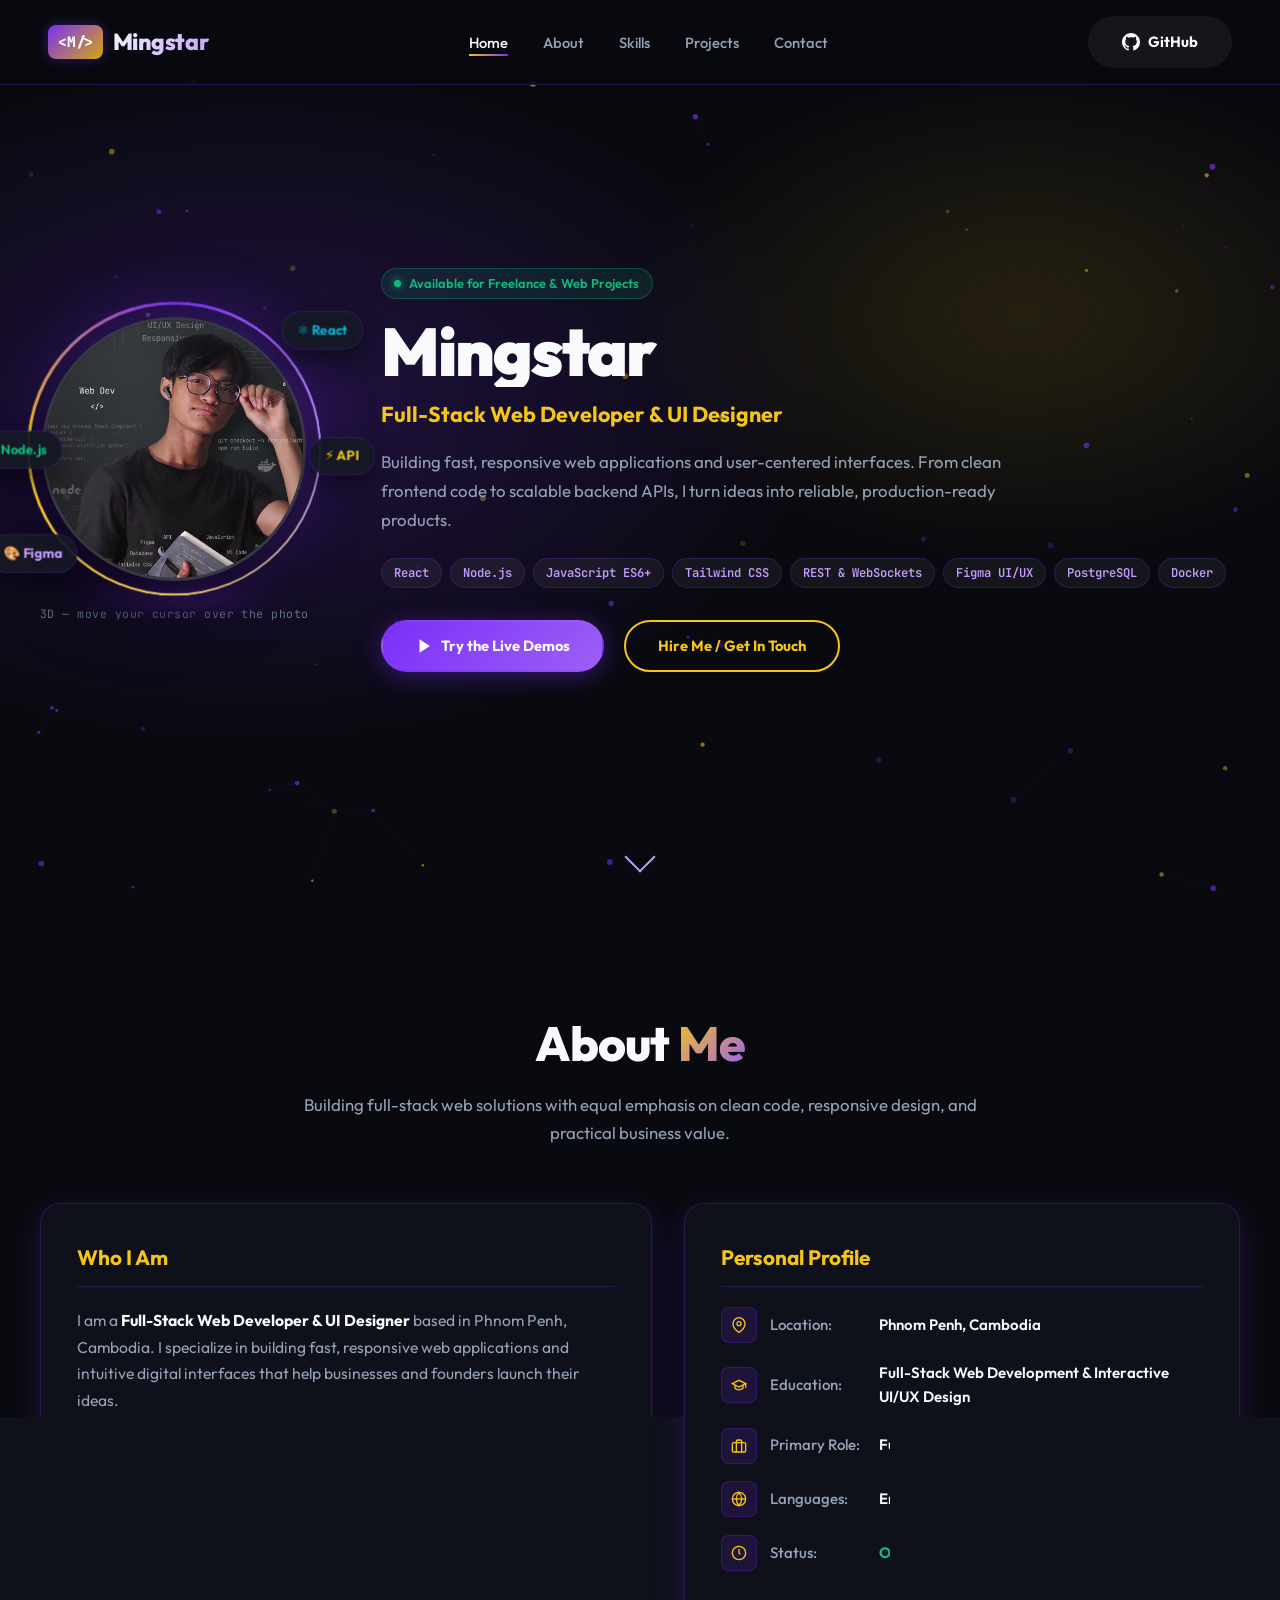
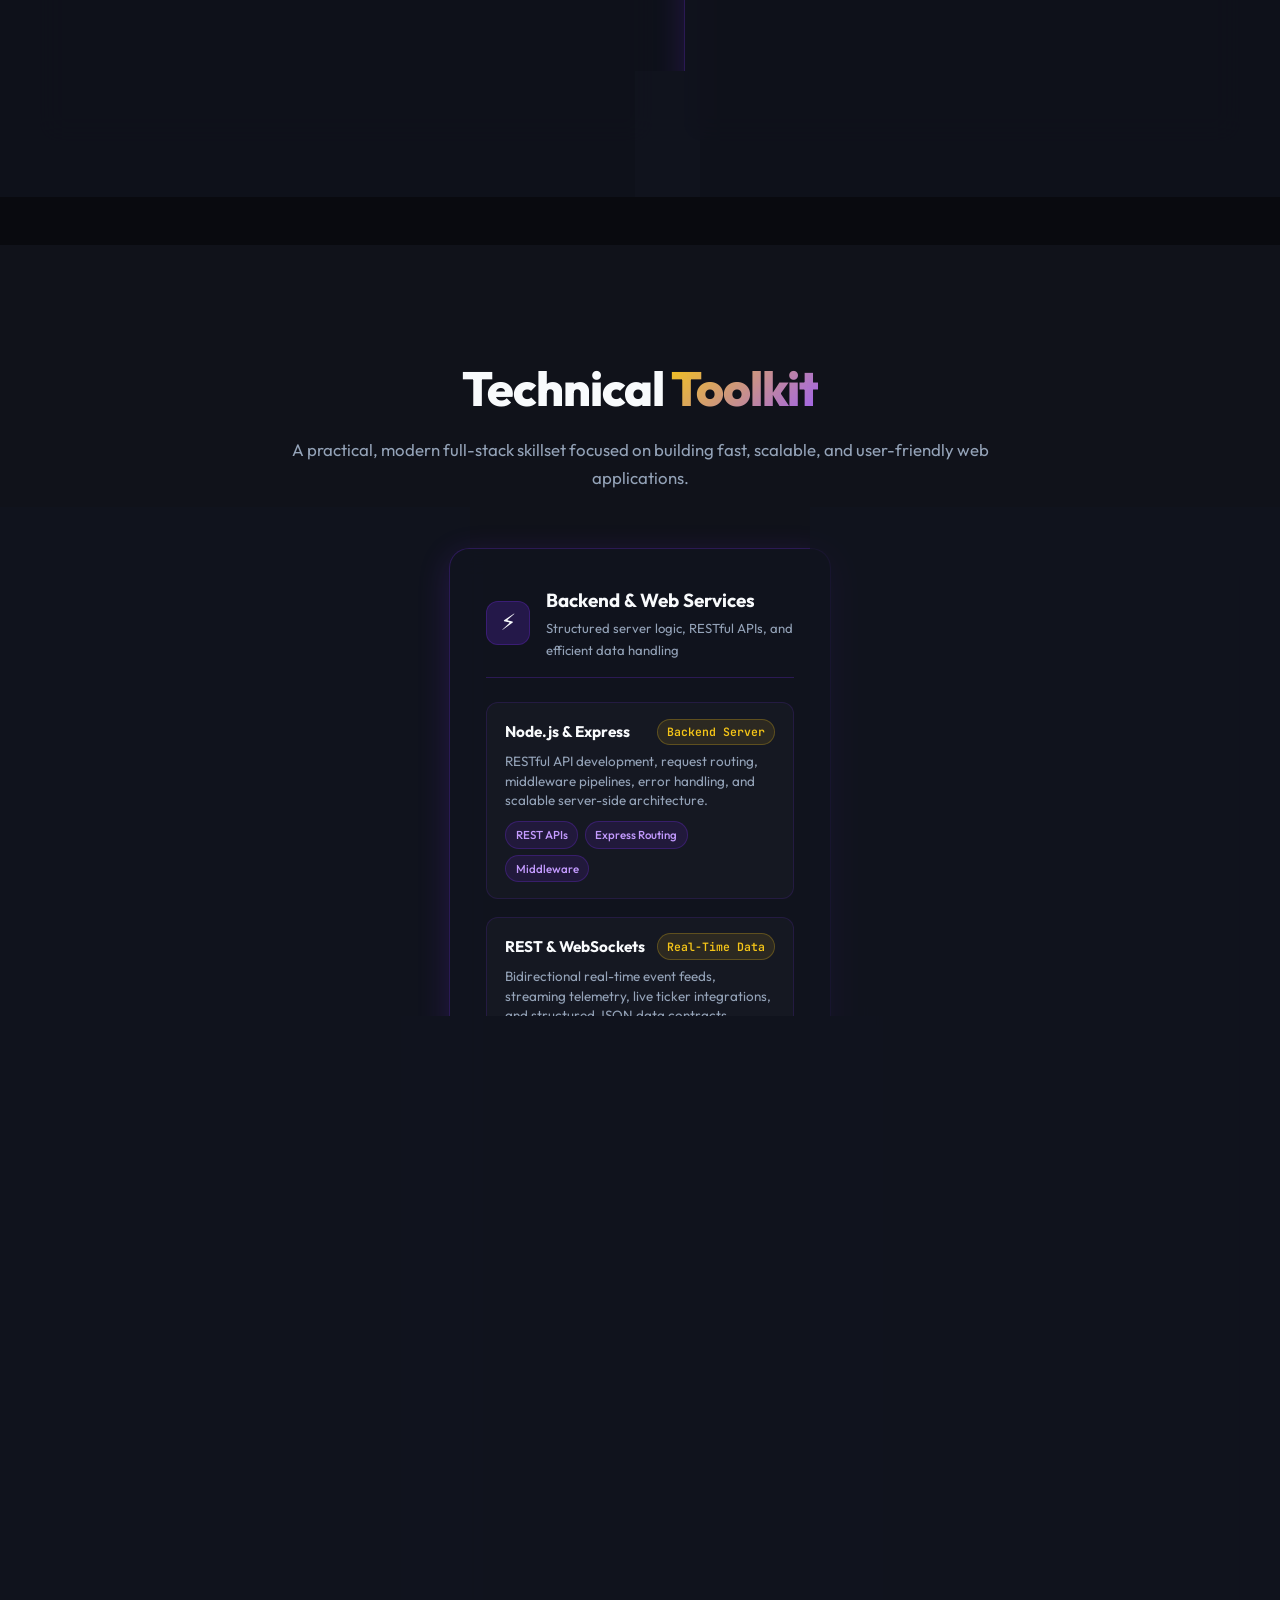
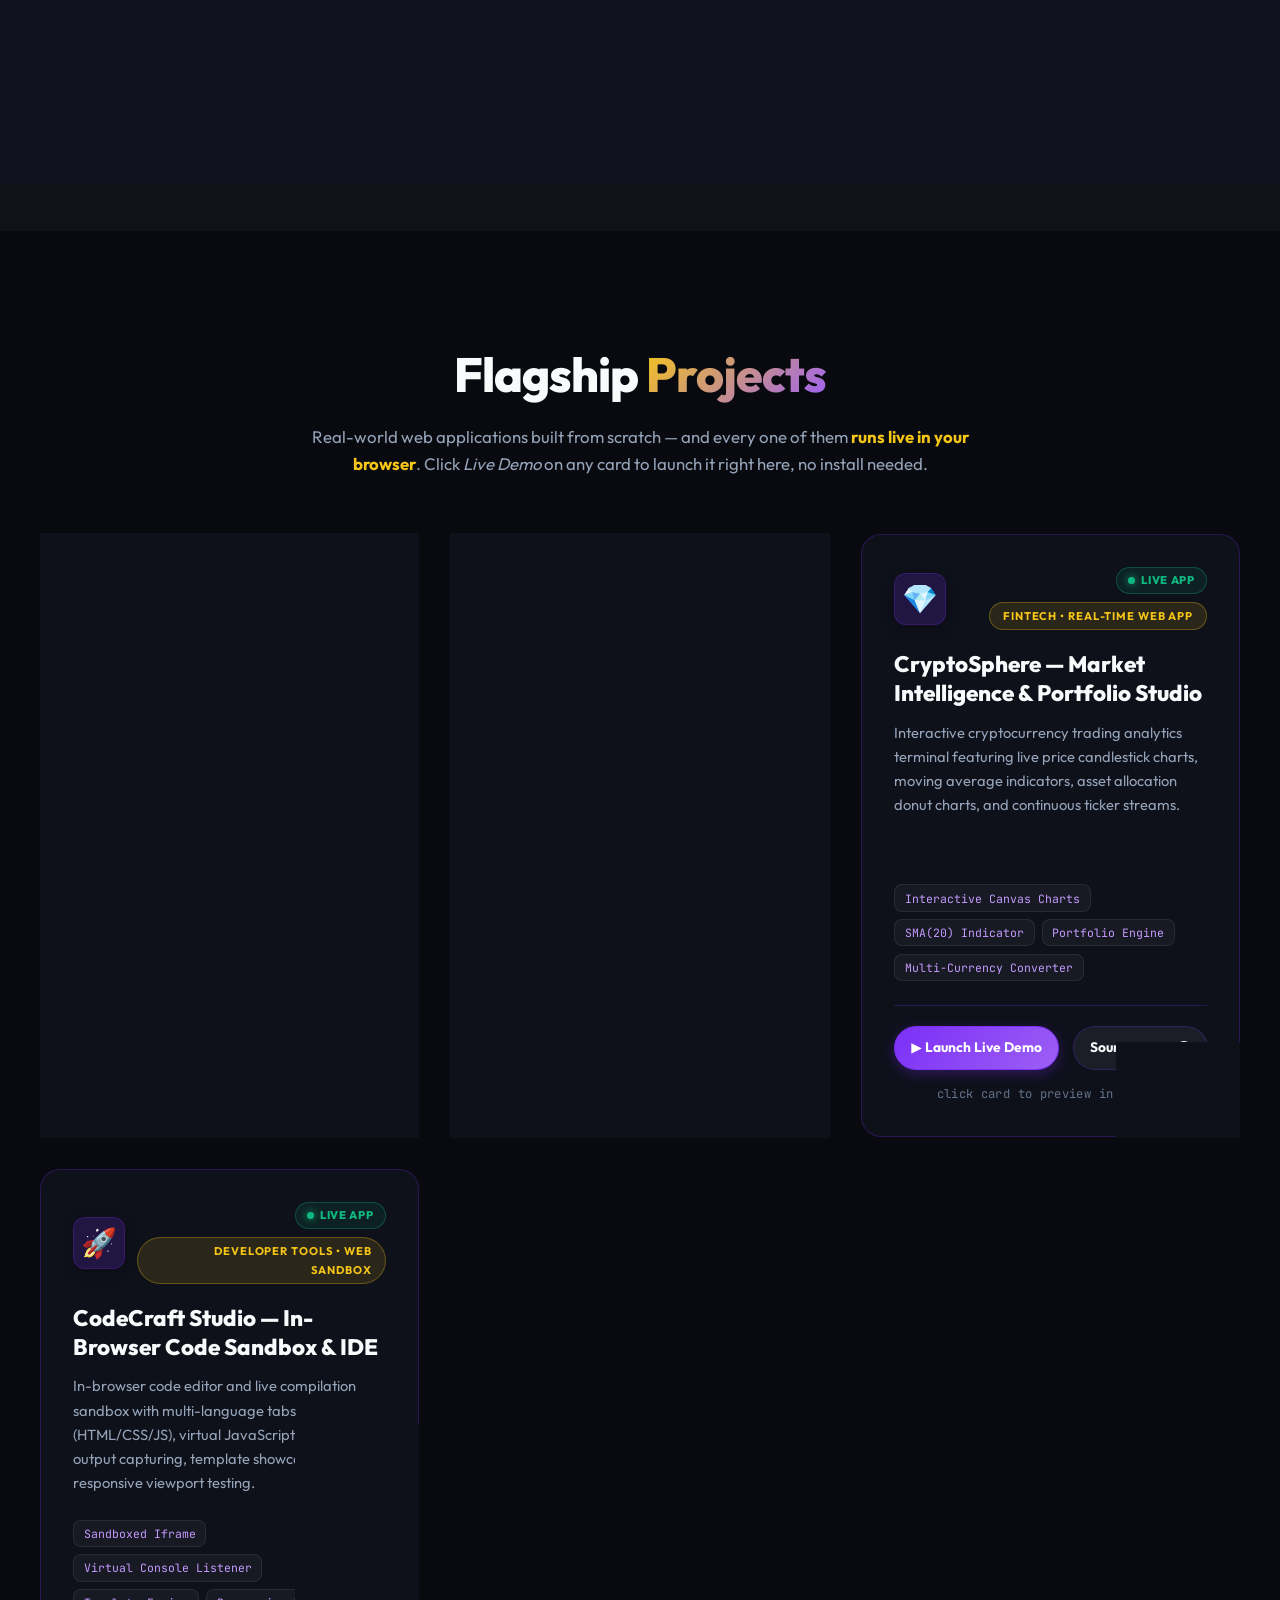
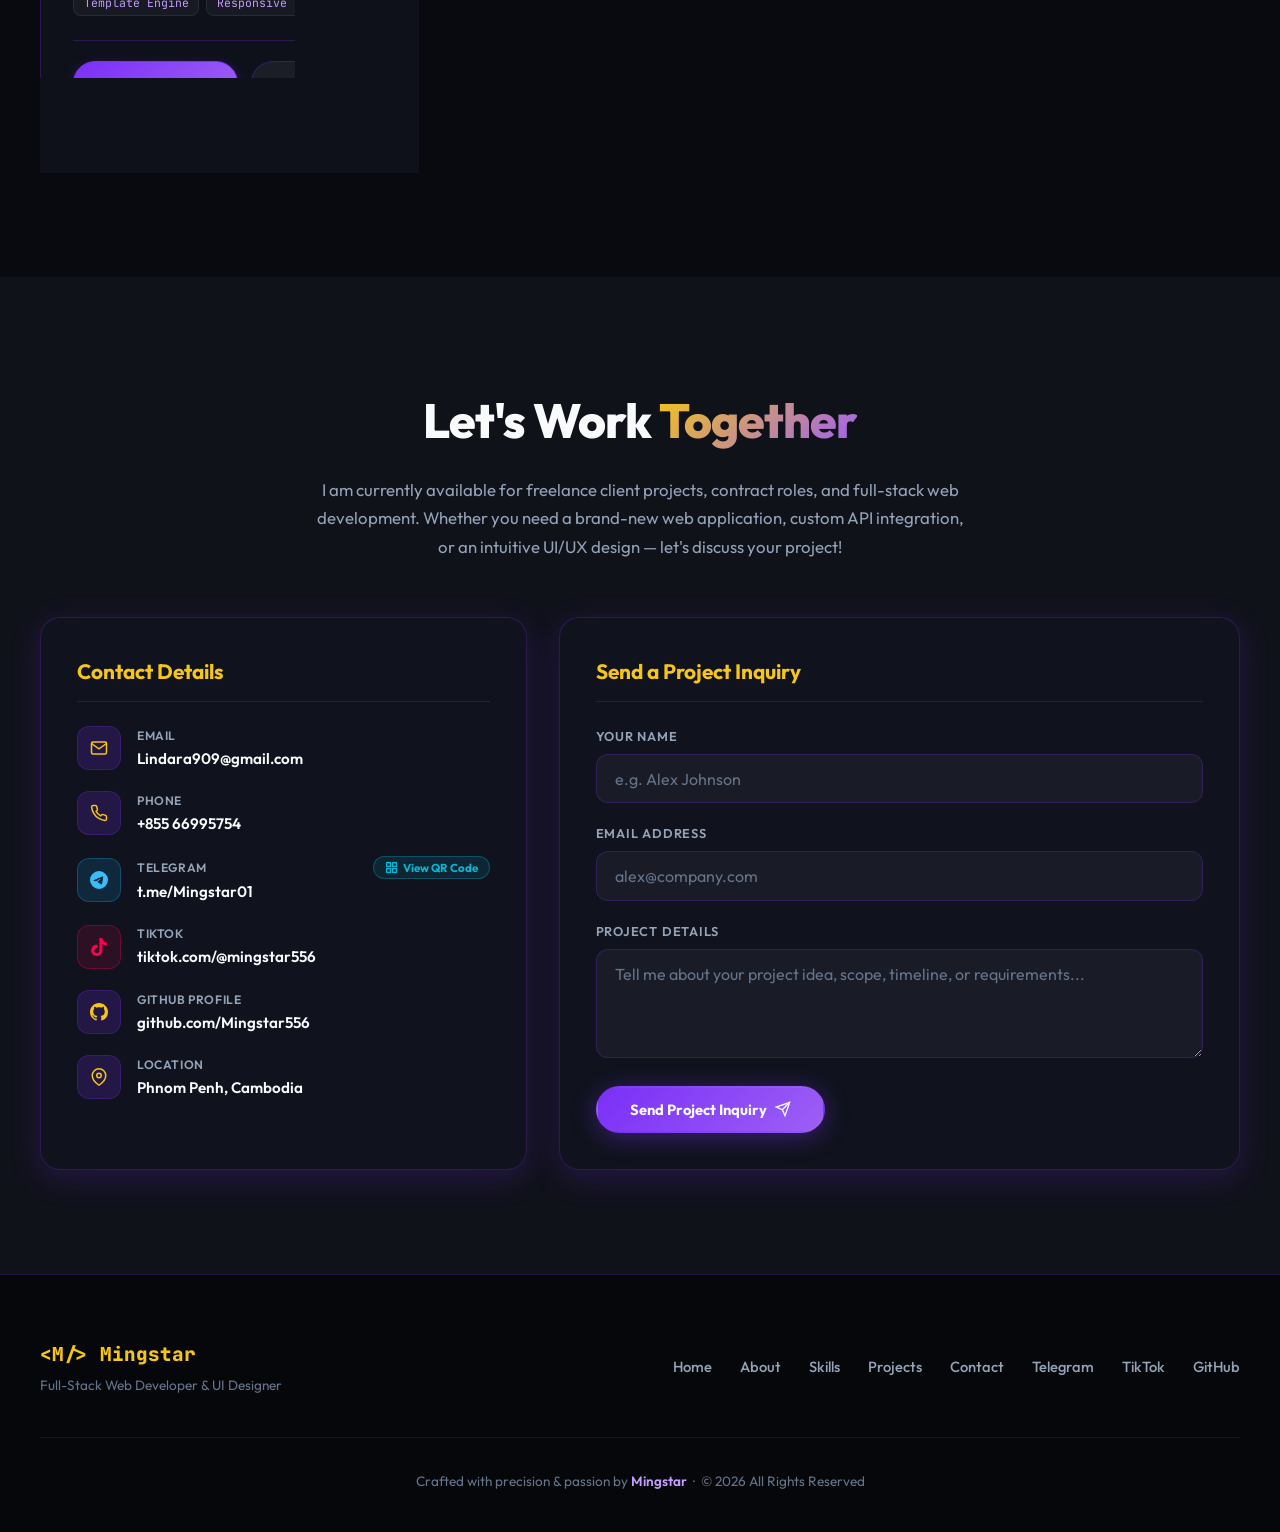
==== commit eb22a137: "fix: resolve 3D avatar glitching (tilt overridden by float animation, ring flicker) - Move idle-floa" ====
--- a/index.html
+++ b/index.html
@@ -51,16 +51,18 @@
       <!-- 3D INTERACTIVE PROFILE -->
       <div class="avatar-scene" id="avatarScene" aria-label="Interactive 3D profile photo — move your cursor to tilt">
         <div class="avatar-tilt" id="avatarTilt">
-          <div class="avatar-card">
-            <img class="avatar-photo" src="profile.jpg" alt="Mingstar — Full-Stack Web Developer &amp; UI Designer" />
-            <div class="avatar-glare" aria-hidden="true"></div>
-          </div>
-          <div class="avatar-ring" aria-hidden="true"></div>
-          <div class="avatar-shadow" aria-hidden="true"></div>
-          <div class="avatar-orb orb-1" aria-hidden="true">⚛️ React</div>
-          <div class="avatar-orb orb-2" aria-hidden="true">🟢 Node.js</div>
-          <div class="avatar-orb orb-3" aria-hidden="true">🎨 Figma</div>
-          <div class="avatar-orb orb-4" aria-hidden="true">⚡ API</div>
+          <div class="avatar-float">
+            <div class="avatar-card">
+              <img class="avatar-photo" src="profile.jpg" alt="Mingstar — Full-Stack Web Developer &amp; UI Designer" />
+              <div class="avatar-glare" aria-hidden="true"></div>
+            </div>
+            <div class="avatar-ring" aria-hidden="true"></div>
+            <div class="avatar-shadow" aria-hidden="true"></div>
+            <div class="avatar-orb orb-1" aria-hidden="true">⚛️ React</div>
+            <div class="avatar-orb orb-2" aria-hidden="true">🟢 Node.js</div>
+            <div class="avatar-orb orb-3" aria-hidden="true">🎨 Figma</div>
+            <div class="avatar-orb orb-4" aria-hidden="true">⚡ API</div>
+          </div>
         </div>
         <span class="avatar-hint">3D — move your cursor over the photo</span>
       </div>
--- a/style.css
+++ b/style.css
@@ -261,9 +261,15 @@
   transform-style: preserve-3d;
   transition: transform 0.3s cubic-bezier(0.2, 0.8, 0.3, 1);
   will-change: transform;
+}
+/* Idle float lives on its own layer so the JS tilt transform on
+   .avatar-tilt is never overridden by a running animation. */
+.avatar-float {
+  position: absolute;
+  inset: 0;
+  transform-style: preserve-3d;
   animation: floatIdle 6s ease-in-out infinite;
 }
-.avatar-scene.is-tilting .avatar-tilt { animation-play-state: paused; }
 
 .avatar-card {
   position: absolute;
@@ -296,37 +302,49 @@
 }
 .avatar-scene:hover .avatar-glare { opacity: 1; }
 
-/* Orbiting gradient ring */
+/* Orbiting gradient ring — the gradient spins via @property angle
+   instead of rotating the element, which flickers inside 3D contexts. */
+@property --ring-angle {
+  syntax: '<angle>';
+  initial-value: 0deg;
+  inherits: false;
+}
 .avatar-ring {
   position: absolute;
   inset: -12px;
   border-radius: 50%;
-  border: 2.5px solid transparent;
-  background: linear-gradient(135deg, var(--purple), var(--gold)) border-box;
-  -webkit-mask: linear-gradient(#fff 0 0) padding-box, linear-gradient(#fff 0 0);
-  mask: linear-gradient(#fff 0 0) padding-box, linear-gradient(#fff 0 0);
-  -webkit-mask-composite: destination-out;
+  padding: 2.5px;
+  background: conic-gradient(
+    from var(--ring-angle),
+    var(--purple),
+    var(--purple-light),
+    var(--gold-light),
+    var(--gold),
+    var(--purple)
+  );
+  -webkit-mask: linear-gradient(#fff 0 0) content-box, linear-gradient(#fff 0 0);
+  mask: linear-gradient(#fff 0 0) content-box, linear-gradient(#fff 0 0);
+  -webkit-mask-composite: xor;
   mask-composite: exclude;
+  transform: translateZ(24px);
   animation: spinRing 8s linear infinite;
-  transform: translateZ(24px);
   box-shadow: 0 0 34px rgba(123, 47, 247, 0.4);
   pointer-events: none;
-}
-@keyframes spinRing { to { transform: translateZ(24px) rotate(360deg); } }
+  backface-visibility: hidden;
+}
+@keyframes spinRing { to { --ring-angle: 360deg; } }
 
 /* Floating depth orbs */
 .avatar-orb {
   position: absolute;
   padding: 0.42rem 0.85rem;
   border-radius: var(--radius-full);
-  background: rgba(22, 25, 37, 0.88);
+  background: rgba(22, 25, 37, 0.94);
   border: 1px solid var(--glass-border);
   font-size: 0.78rem;
   font-weight: 700;
   letter-spacing: 0.01em;
   white-space: nowrap;
-  backdrop-filter: blur(6px);
-  -webkit-backdrop-filter: blur(6px);
   box-shadow: 0 10px 24px rgba(0, 0, 0, 0.45);
   pointer-events: none;
 }
@@ -1628,5 +1646,5 @@
     transition-duration: 0.01ms !important;
   }
   .reveal { opacity: 1; transform: none; }
-  .avatar-tilt { animation: none; }
-}
+  .avatar-float { animation: none; }
+}
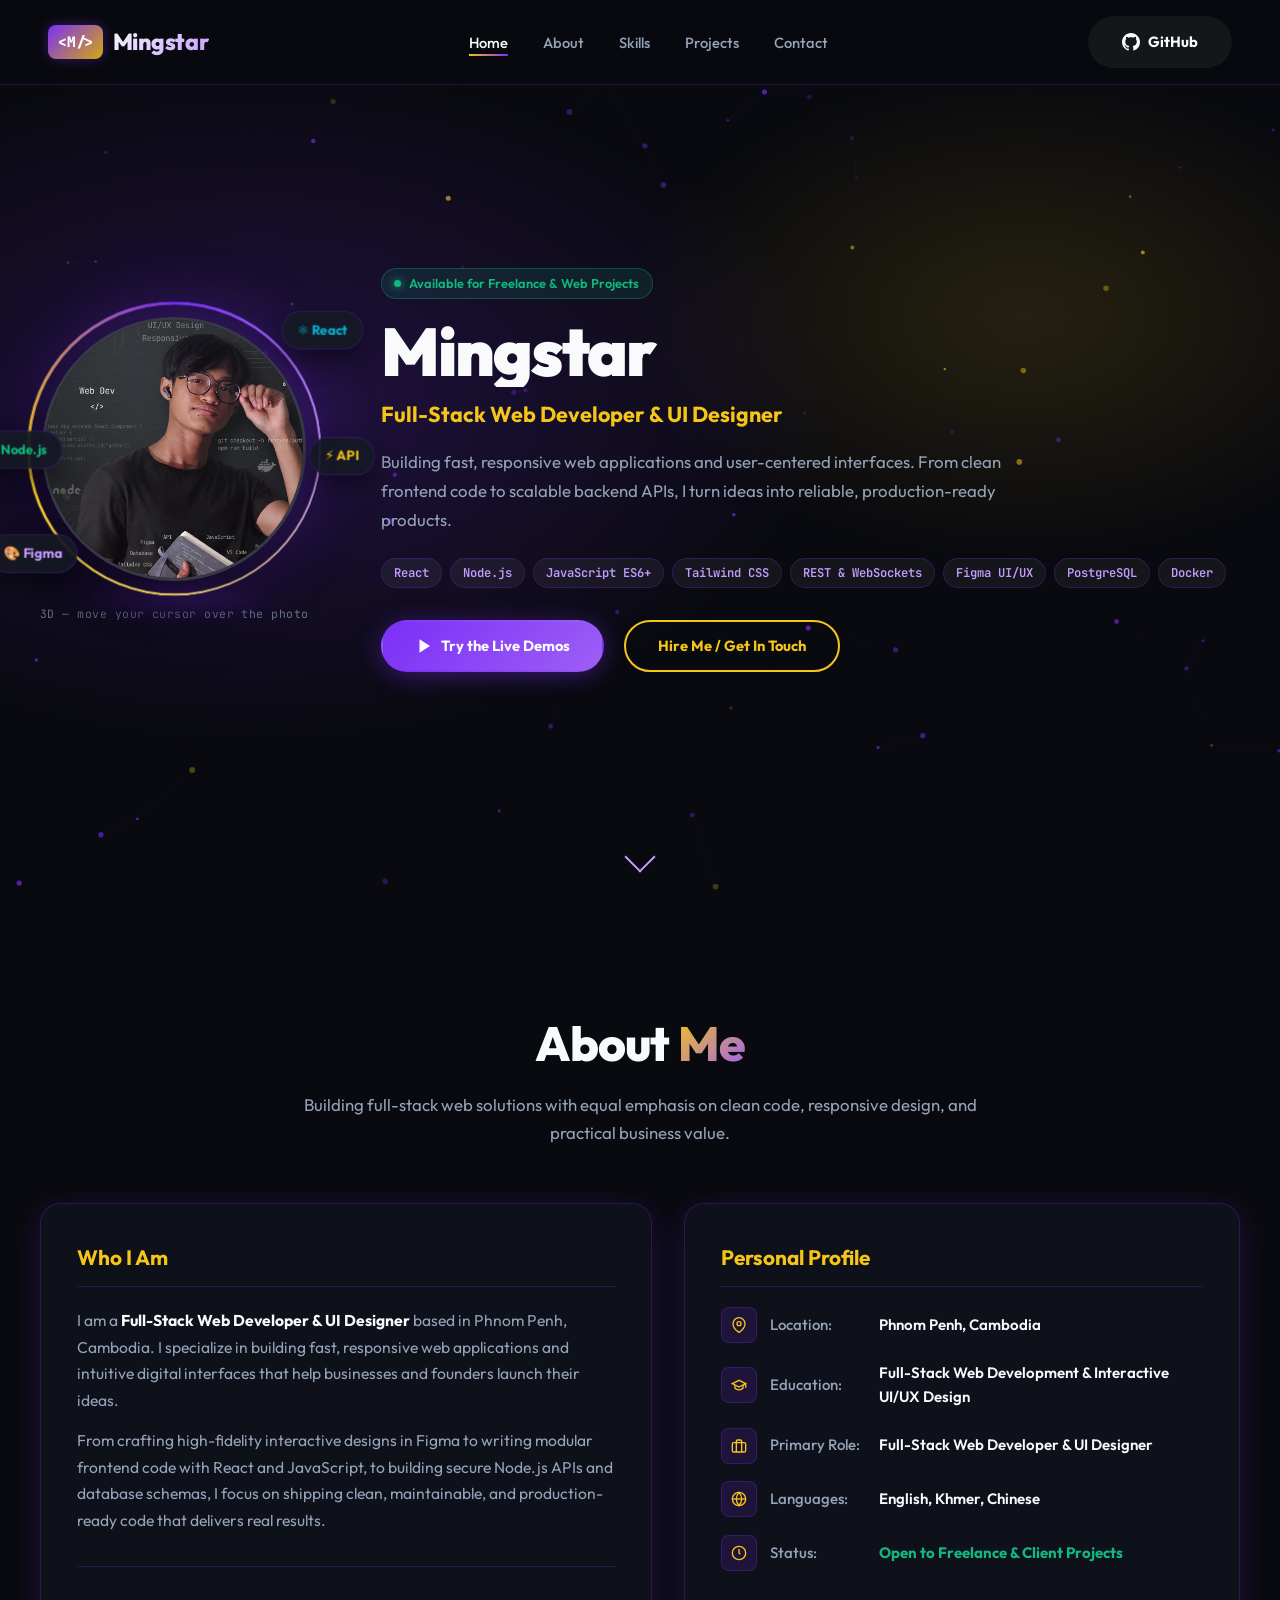
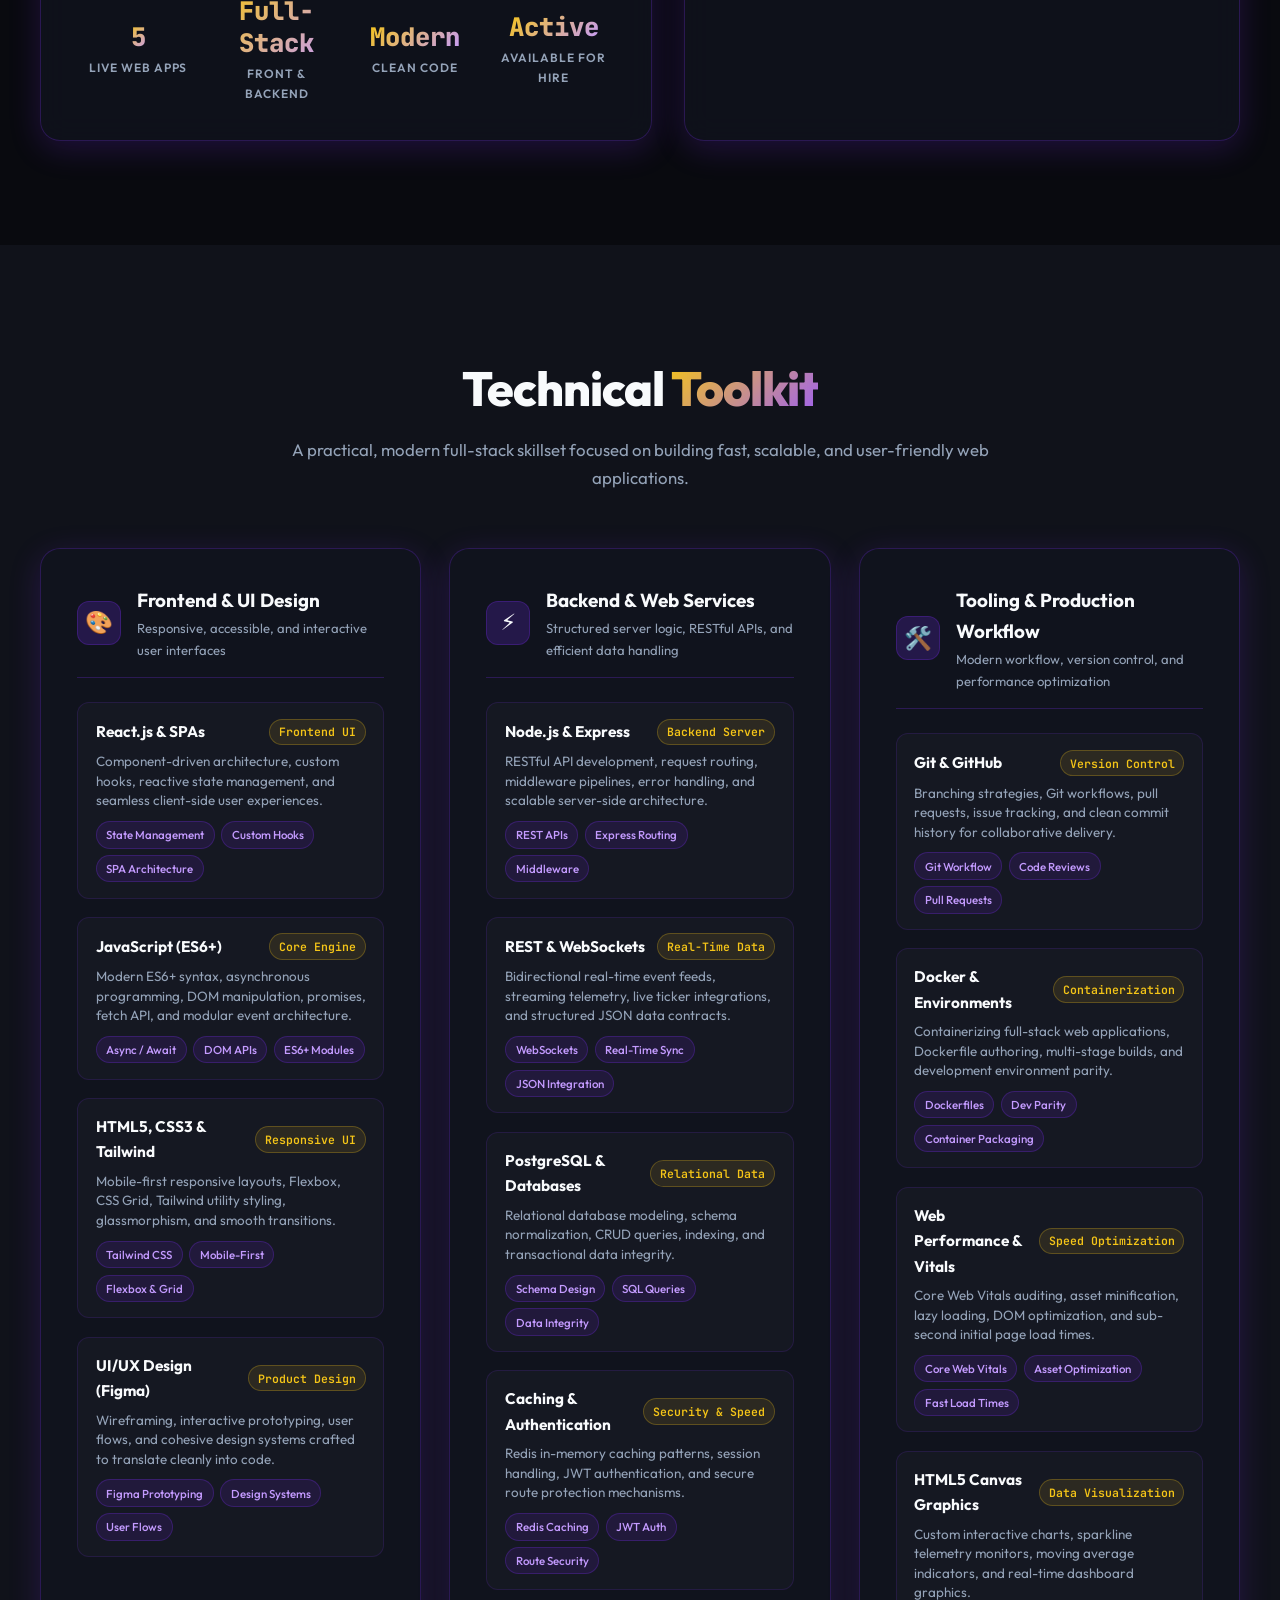
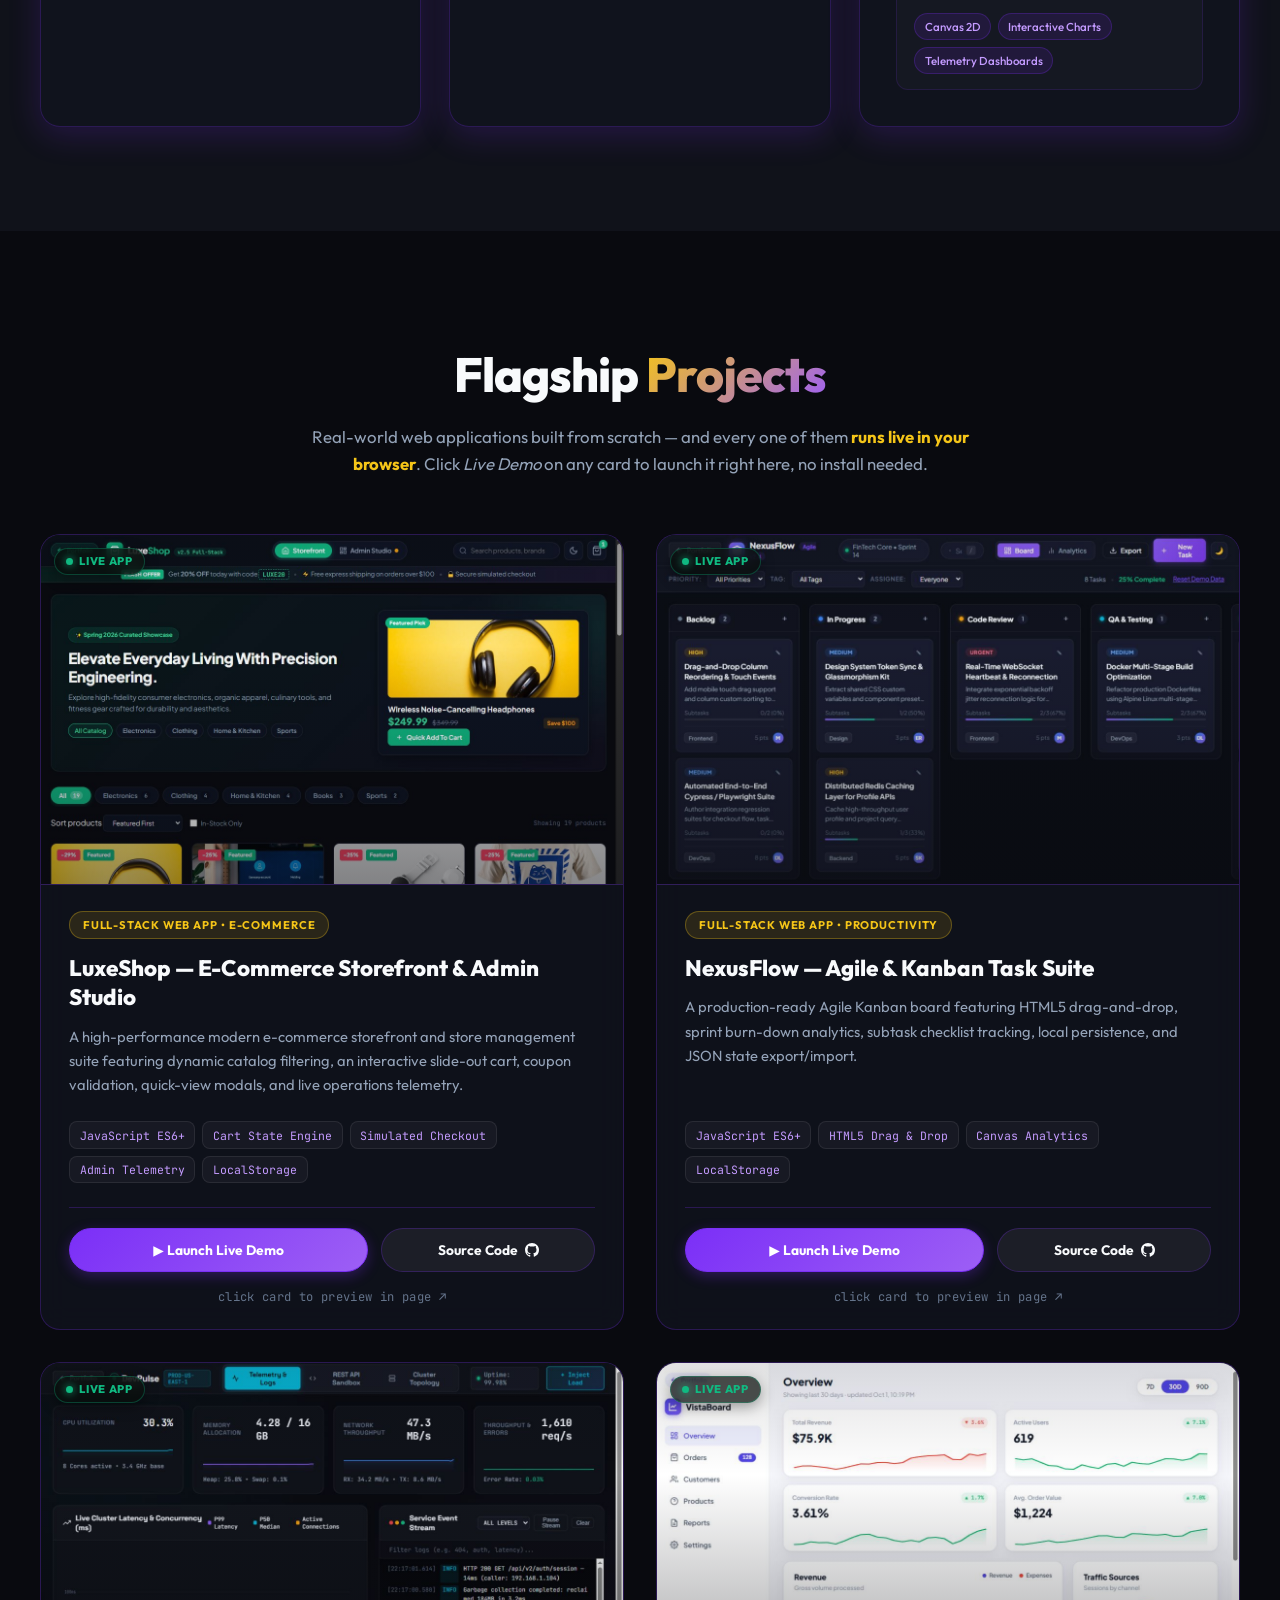
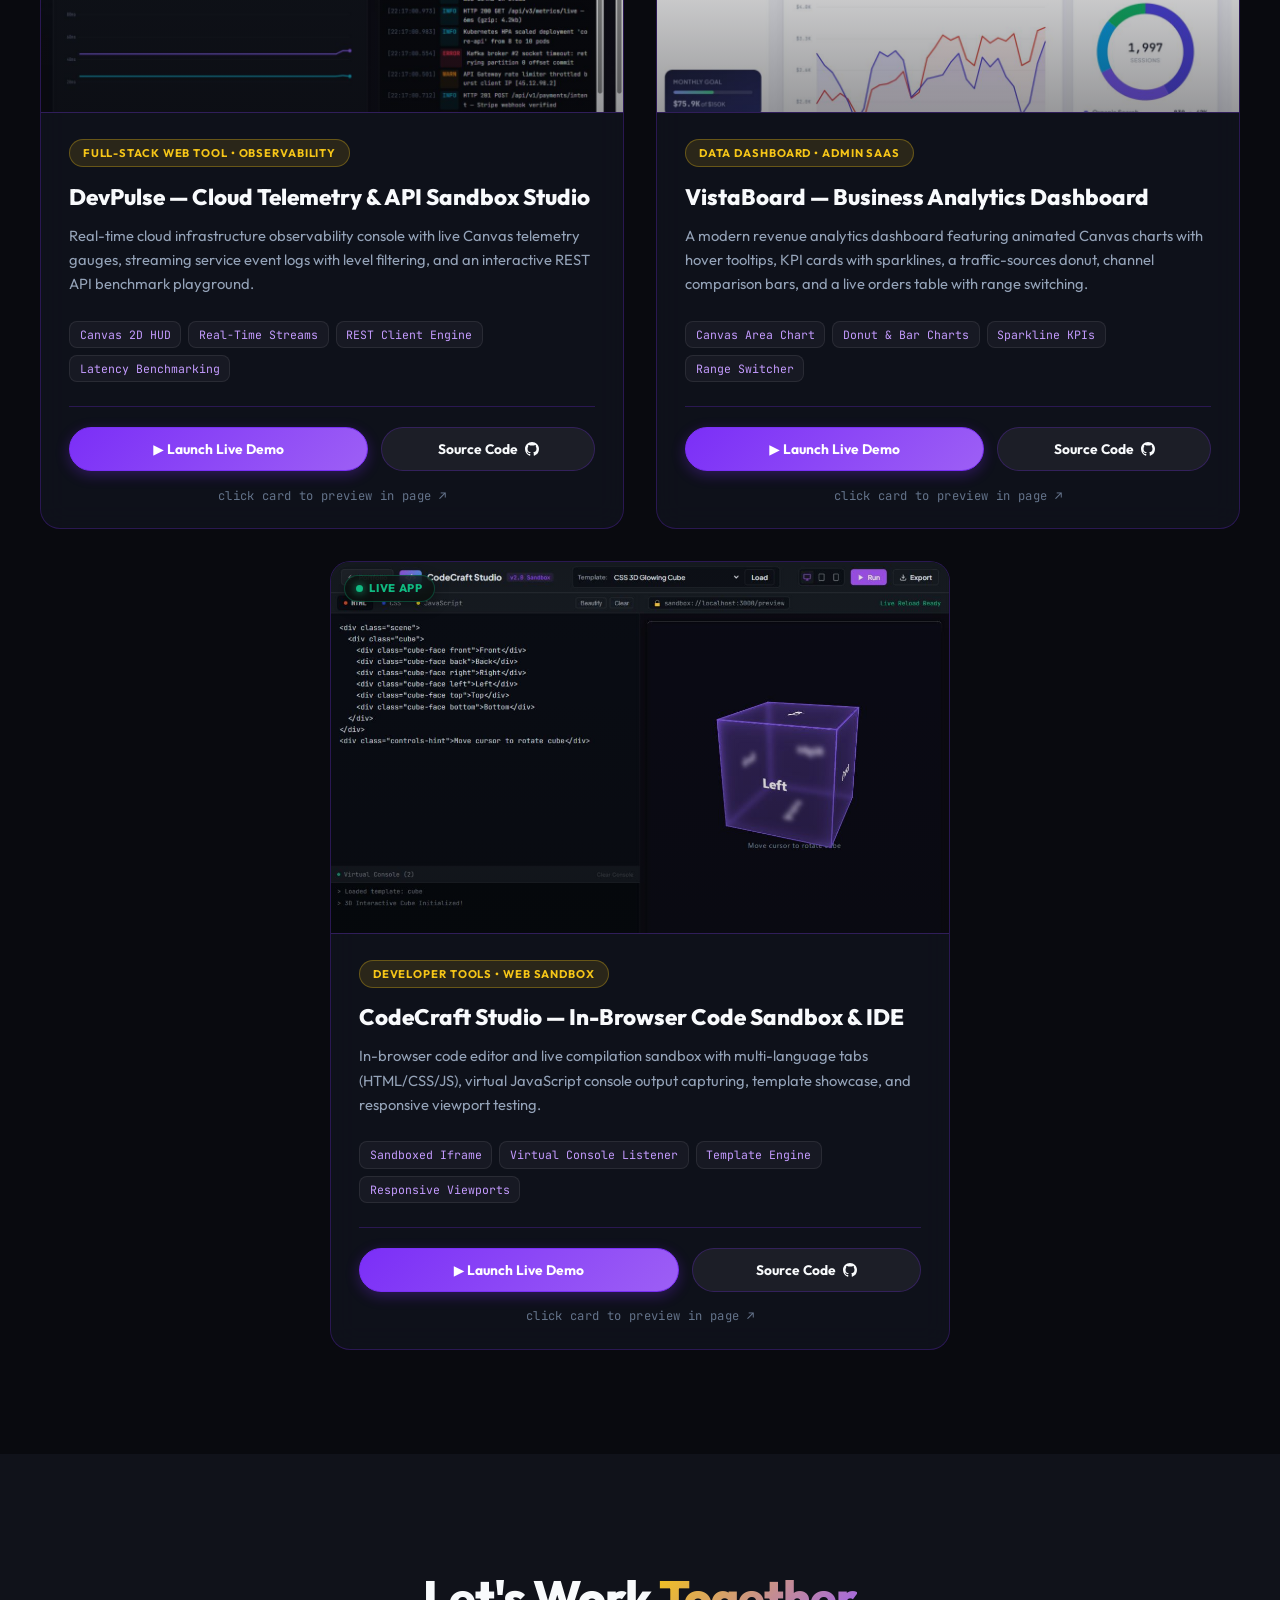
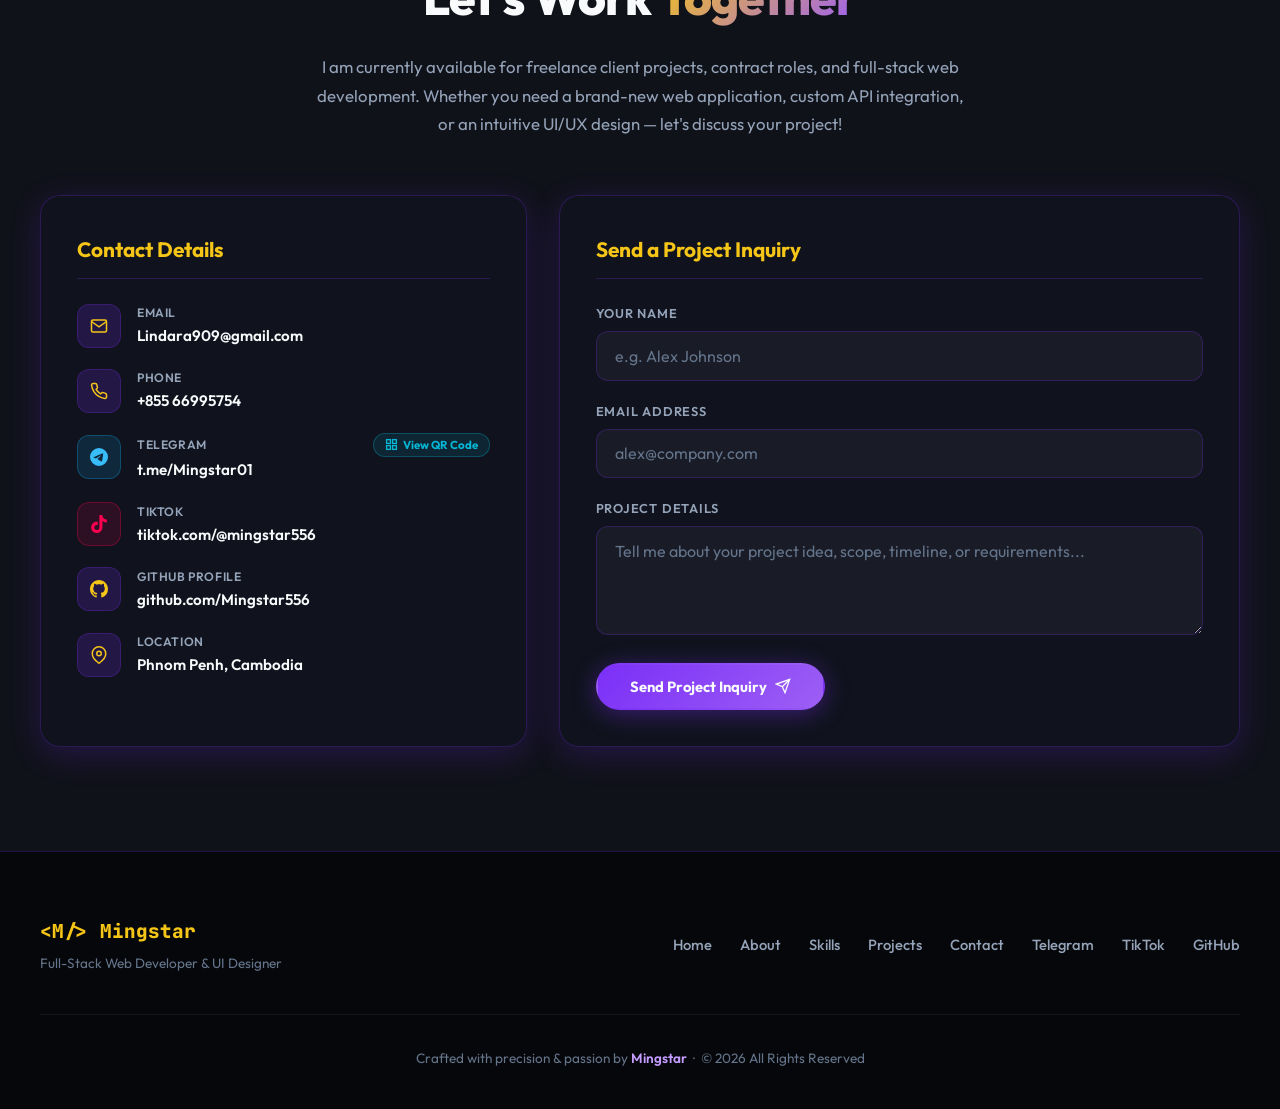
==== commit 431ac44c: "feat: add LuxeShop live demo, showcase e-commerce storefront & operations studio - Add lightweight c" ====
--- a/index.html
+++ b/index.html
@@ -4,7 +4,7 @@
   <meta charset="UTF-8" />
   <meta name="viewport" content="width=device-width, initial-scale=1.0, viewport-fit=cover" />
   <title>Mingstar — Full-Stack Web Developer &amp; UI Designer</title>
-  <meta name="description" content="Portfolio of Mingstar — Full-Stack Web Developer and UI Designer. Try 4 live web apps in your browser: an Agile Kanban suite, a cloud telemetry console, a crypto terminal, and an in-browser IDE." />
+  <meta name="description" content="Portfolio of Mingstar — Full-Stack Web Developer and UI Designer. Try 5 live web apps in your browser: an e-commerce platform &amp; admin studio, an Agile Kanban suite, a cloud telemetry console, a business analytics dashboard, and an in-browser IDE." />
   <meta name="theme-color" content="#090a0f" />
   <meta property="og:type" content="website" />
   <meta property="og:title" content="Mingstar — Full-Stack Web Developer &amp; UI Designer" />
@@ -122,7 +122,7 @@
           </p>
           <div class="about-stats">
             <div class="stat-item">
-              <span class="stat-number">4</span>
+              <span class="stat-number">5</span>
               <span class="stat-label">Live Web Apps</span>
             </div>
             <div class="stat-item">
--- a/style.css
+++ b/style.css
@@ -771,12 +771,18 @@
 }
 
 /* =====================================================
-   PROJECTS
+   PROJECTS (2×2 GRID · IMAGE-TOP CARDS)
    ===================================================== */
 .projects-grid {
   display: grid;
-  grid-template-columns: repeat(auto-fit, minmax(360px, 1fr));
+  grid-template-columns: repeat(2, 1fr);
   gap: 2rem;
+}
+.project-card:last-child:nth-child(odd) {
+  grid-column: 1 / -1;
+  max-width: 620px;
+  width: 100%;
+  margin-inline: auto;
 }
 .project-card {
   background: var(--glass-bg);
@@ -784,7 +790,7 @@
   -webkit-backdrop-filter: blur(14px);
   border: 1px solid var(--glass-border);
   border-radius: var(--radius-lg);
-  padding: 2rem;
+  padding: 0;
   position: relative;
   cursor: pointer;
   transition: transform var(--transition), box-shadow var(--transition), border-color var(--transition);
@@ -801,6 +807,7 @@
   opacity: 0;
   transition: opacity var(--transition);
   pointer-events: none;
+  z-index: 2;
 }
 .project-card:hover,
 .project-card:focus-within {
@@ -810,34 +817,49 @@
 }
 .project-card:hover::before { opacity: 1; }
 
-.project-top-row {
-  display: flex;
-  justify-content: space-between;
-  align-items: center;
-  gap: 0.75rem;
-  margin-bottom: 1.25rem;
-}
-.project-emoji-box {
-  width: 52px;
-  height: 52px;
-  border-radius: var(--radius-md);
-  background: rgba(123, 47, 247, 0.18);
-  border: 1px solid var(--glass-border);
-  display: flex;
-  align-items: center;
-  justify-content: center;
-  font-size: 1.8rem;
-  box-shadow: 0 4px 16px rgba(0, 0, 0, 0.2);
-  flex-shrink: 0;
-}
-.project-meta {
+/* --- Screenshot preview on top --- */
+.project-preview {
+  position: relative;
+  overflow: hidden;
+  border-bottom: 1px solid var(--glass-border);
+  background: var(--black3);
+  min-height: 0;
+}
+.project-preview img {
+  width: 100%;
+  aspect-ratio: 16 / 9.6;
+  height: auto;
+  object-fit: cover;
+  object-position: top center;
+  display: block;
+  transition: transform 0.5s cubic-bezier(0.22, 1, 0.36, 1);
+}
+.project-card:hover .project-preview img { transform: scale(1.05); }
+.project-preview::after {
+  content: '';
+  position: absolute;
+  inset: 0;
+  background: linear-gradient(180deg, rgba(9, 10, 15, 0.12) 0%, transparent 32%, rgba(9, 10, 15, 0.42) 100%);
+  pointer-events: none;
+}
+.project-preview .live-badge {
+  position: absolute;
+  top: 0.8rem; left: 0.8rem;
+  z-index: 3;
+  backdrop-filter: blur(8px);
+  -webkit-backdrop-filter: blur(8px);
+  background: rgba(9, 15, 12, 0.72);
+  box-shadow: 0 4px 14px rgba(0, 0, 0, 0.35);
+}
+
+.project-body {
+  padding: 1.6rem 1.75rem 1.4rem;
   display: flex;
   flex-direction: column;
-  align-items: flex-end;
-  gap: 0.5rem;
-  min-width: 0;
+  flex: 1;
 }
 .project-tag {
+  align-self: flex-start;
   font-size: 0.7rem;
   font-weight: 700;
   letter-spacing: 0.08em;
@@ -847,7 +869,7 @@
   background: rgba(245, 197, 24, 0.12);
   color: var(--gold);
   border: 1px solid rgba(245, 197, 24, 0.3);
-  text-align: right;
+  margin-bottom: 0.95rem;
 }
 .live-badge {
   display: inline-flex;
@@ -1513,7 +1535,7 @@
   .nav-links { gap: 1.4rem; }
   .hero-content { gap: 2.75rem; }
   .avatar-tilt { width: 240px; height: 240px; }
-  .projects-grid { grid-template-columns: repeat(auto-fit, minmax(320px, 1fr)); }
+  .projects-grid { gap: 1.4rem; }
   .skills-categories-grid { grid-template-columns: 1fr 1fr; }
 }
 
@@ -1591,7 +1613,7 @@
   .glass-card { padding: 1.6rem; }
   .about-stats { grid-template-columns: repeat(2, 1fr); row-gap: 1.5rem; }
   .projects-grid { grid-template-columns: 1fr; gap: 1.4rem; }
-  .project-card { padding: 1.5rem; }
+  .project-body { padding: 1.25rem 1.25rem 1.2rem; }
   .project-links { grid-template-columns: 1fr; }
 
   .modal-overlay { padding: 0.75rem; }
